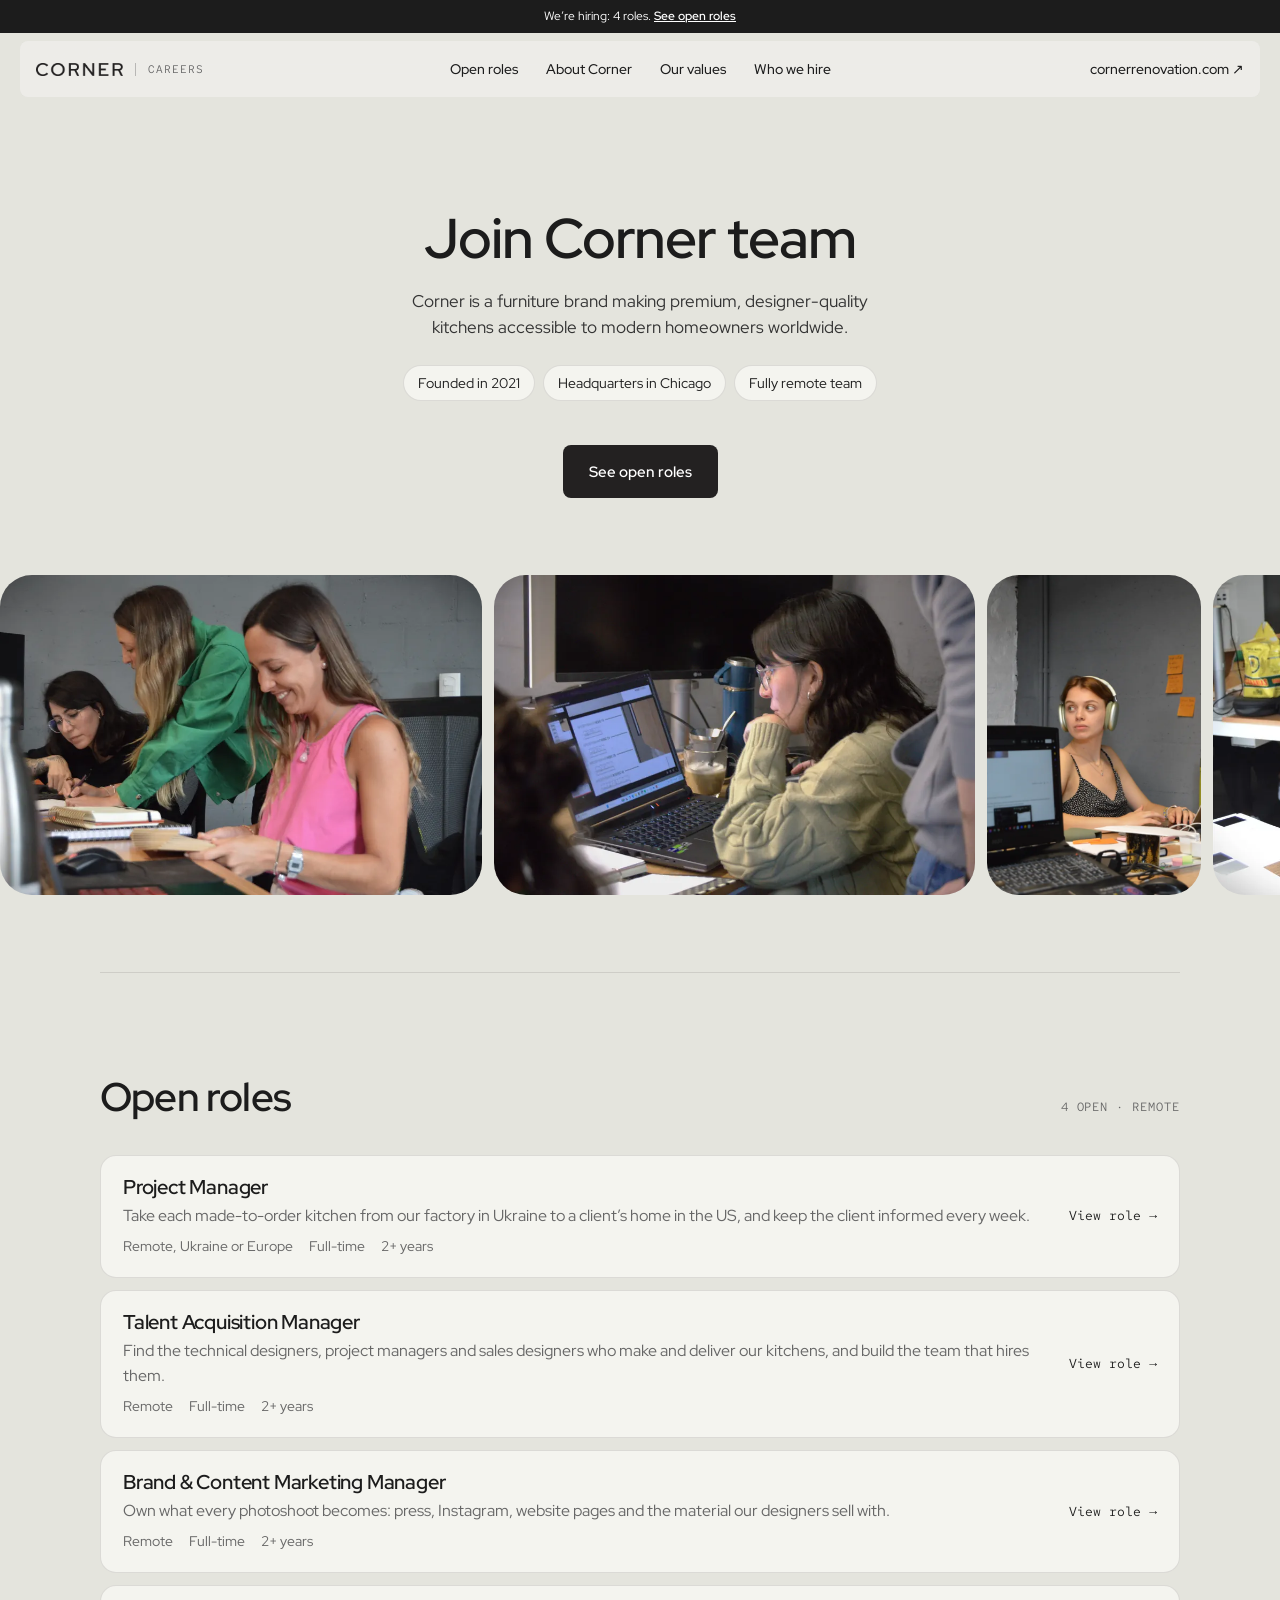
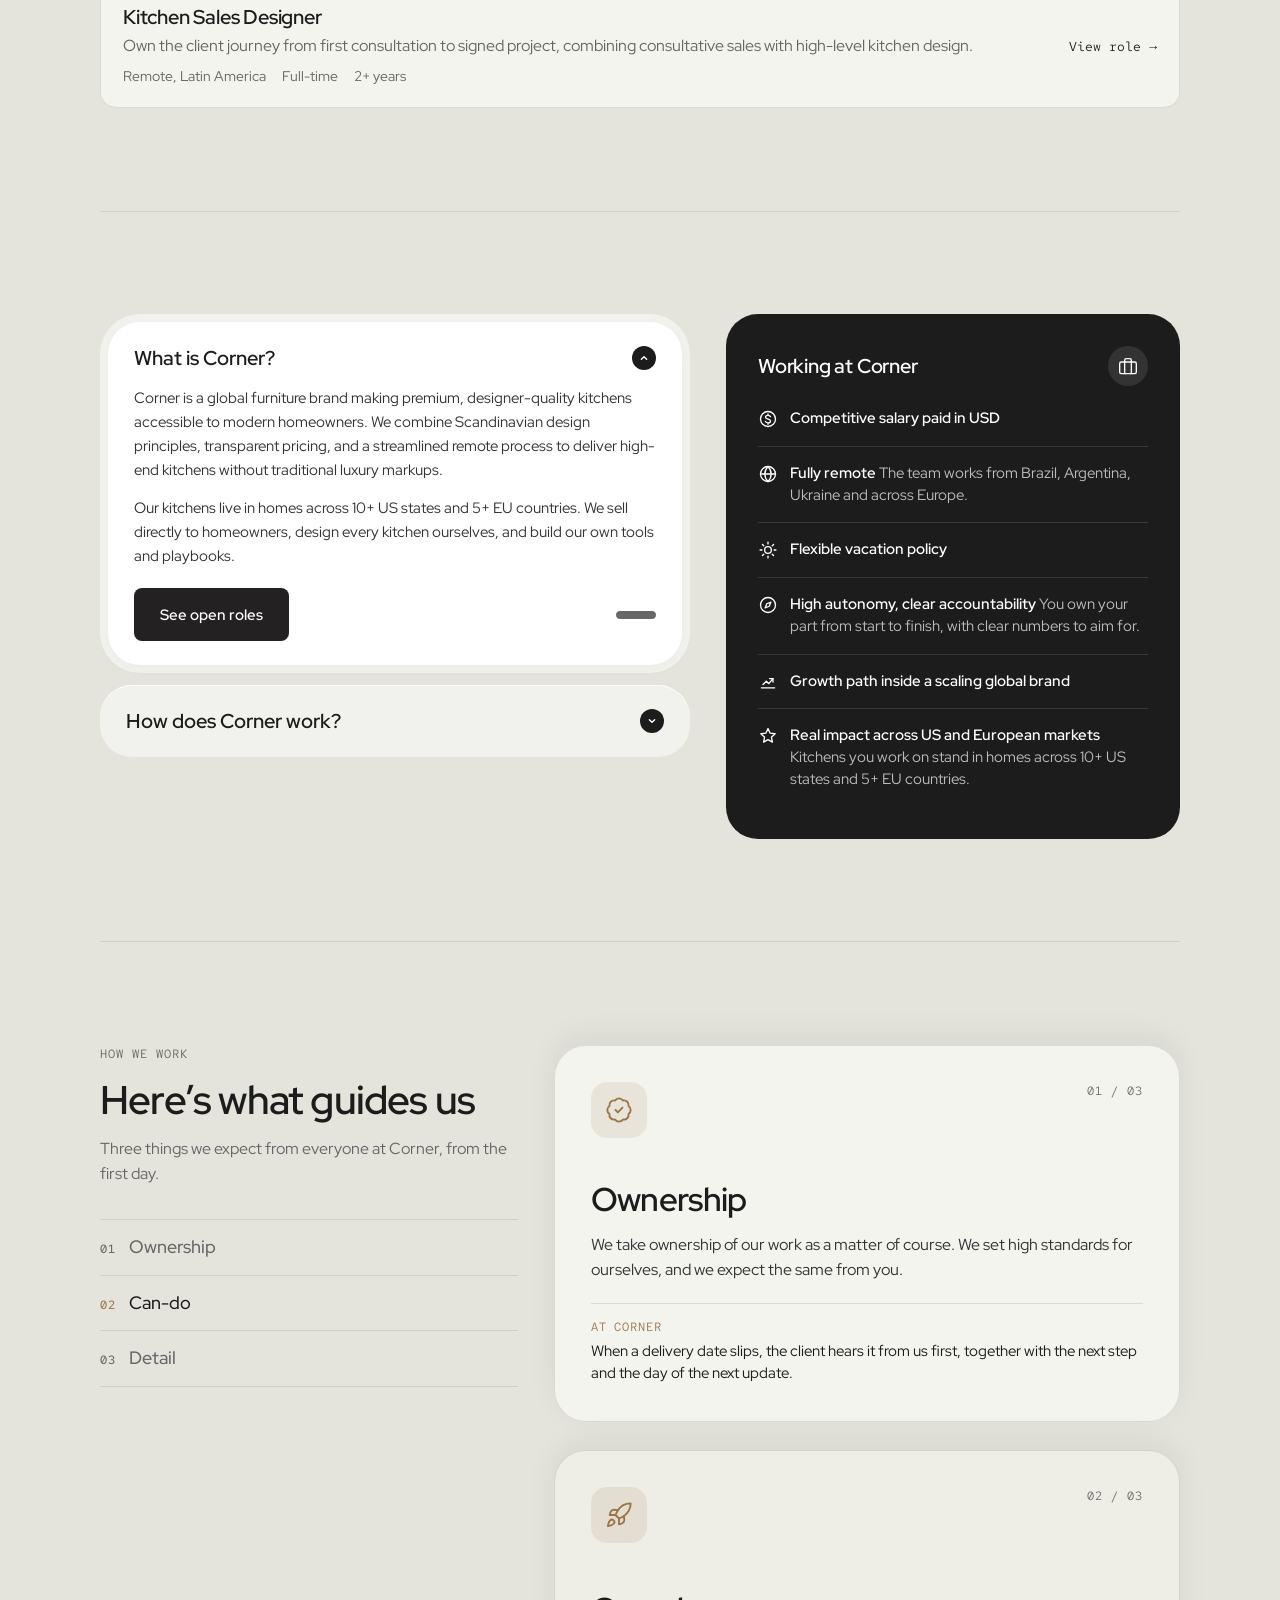
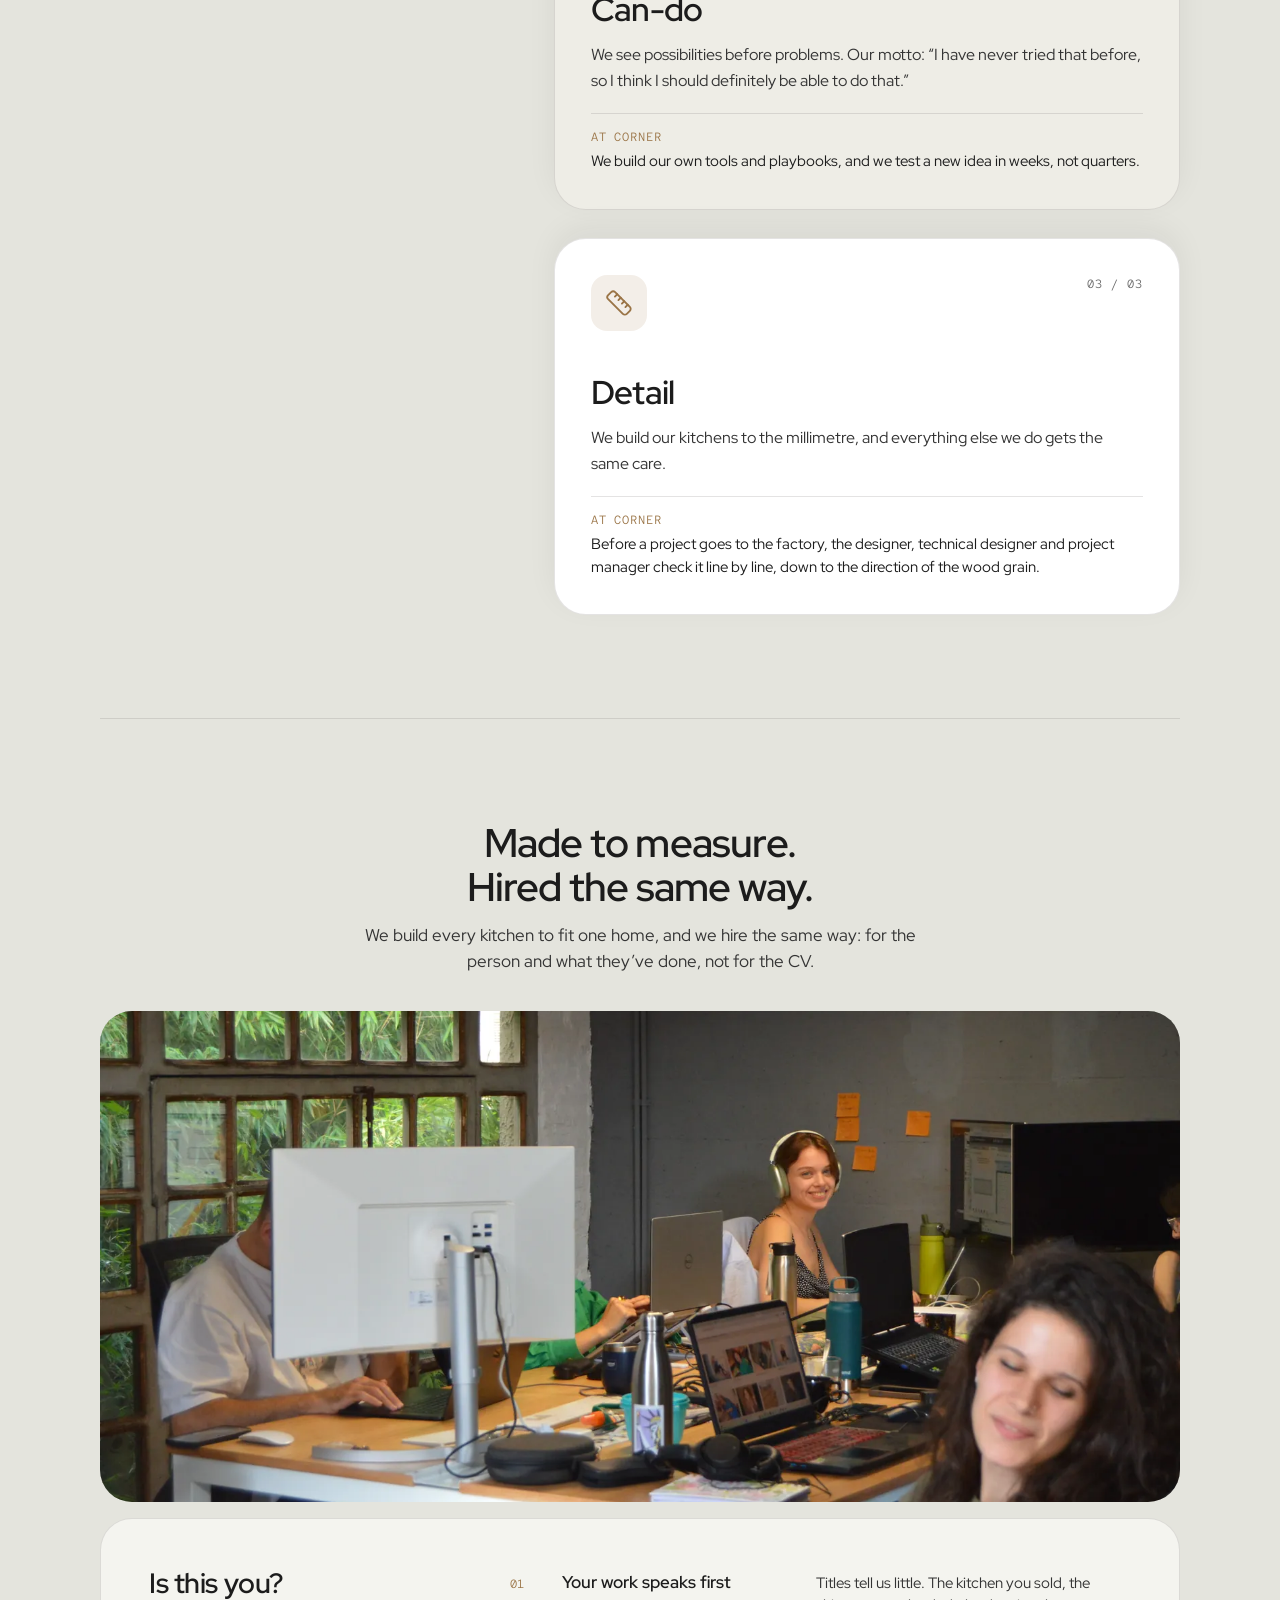
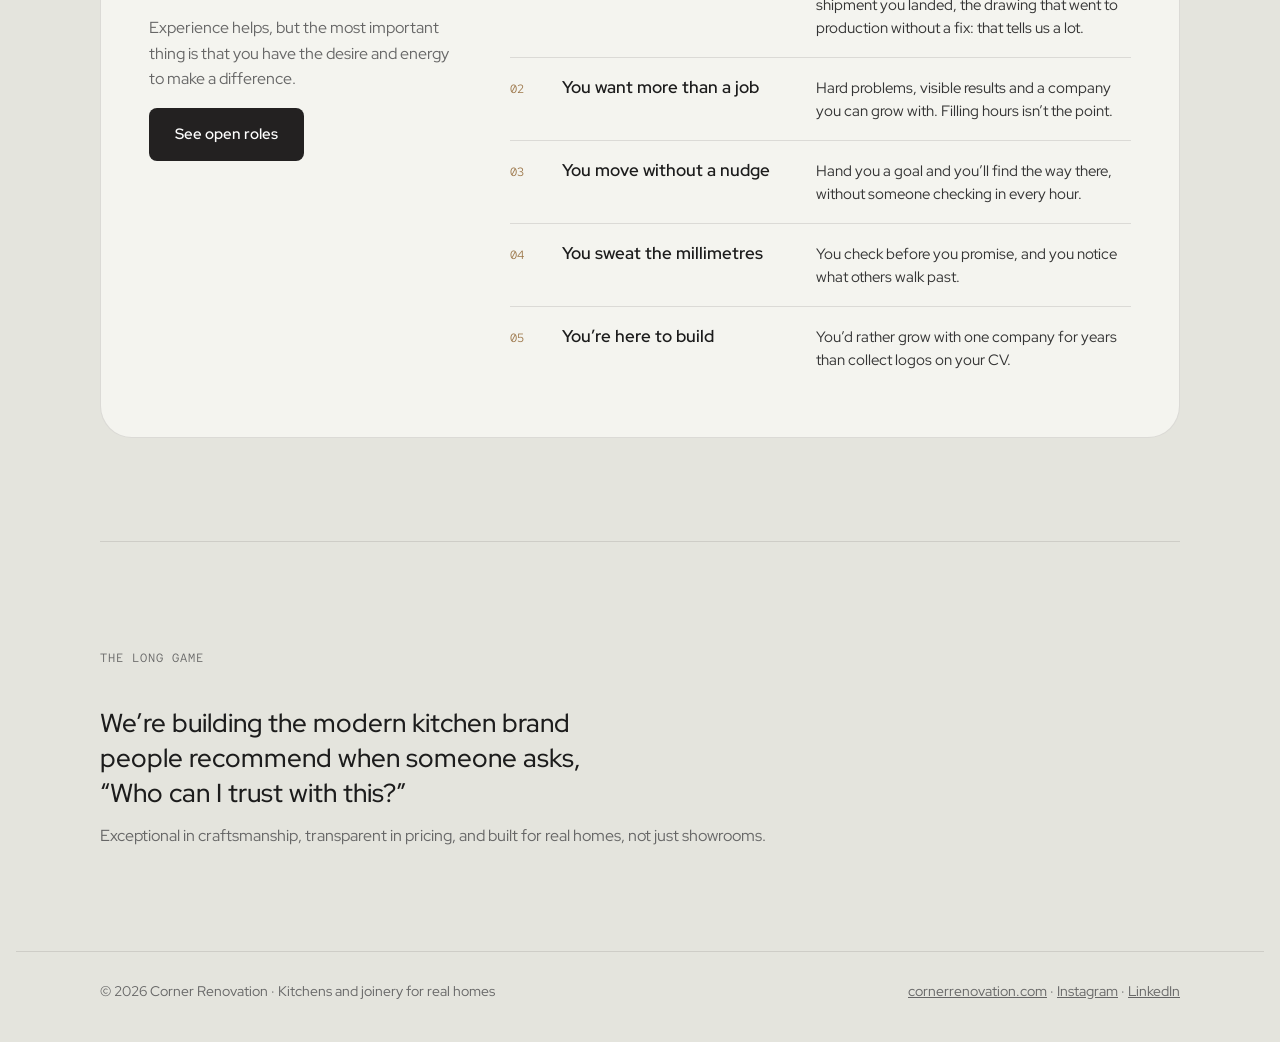
==== index.html @ 504faabd "Hub: facts pills back, more air, proper icons, 10+ US states and 5+ EU countries Co-Authored-By: Cla" ====
<!doctype html>
<html lang="en">
<head>
<meta charset="utf-8">
<meta name="viewport" content="width=device-width,initial-scale=1,viewport-fit=cover">
<title>Corner Careers</title>
<meta name="description" content="Corner makes people’s lives radically better by redefining the spaces where they spend so much of their lives. Open roles, the team and how we work.">

<link rel="canonical" href="https://jobs.cornerrenovation.com/">
<meta property="og:type" content="website"><meta property="og:title" content="Corner Careers"><meta property="og:description" content="Corner makes people’s lives radically better by redefining the spaces where they spend so much of their lives. Open roles, the team and how we work."><meta property="og:image" content="https://jobs.cornerrenovation.com/img/hero.webp"><meta property="og:url" content="https://jobs.cornerrenovation.com/">
<meta name="twitter:card" content="summary_large_image">
<link rel="icon" href="img/favicon.png">
<link rel="preconnect" href="https://fonts.googleapis.com"><link rel="preconnect" href="https://fonts.gstatic.com" crossorigin><link rel="stylesheet" href="https://fonts.googleapis.com/css2?family=Red+Hat+Display:wght@400;500;600;700&family=Red+Hat+Mono:wght@400;500&display=swap">
<link rel="stylesheet" href="assets/style.css?v=1ecca7a3">
</head>
<body><div class="promo"><span class="long">We’re hiring: 4 roles.</span><span class="short">We’re hiring.</span> <a href="#roles">See open roles</a></div>
<header class="nav">
  <a class="brand" href=""><img src="img/corner-wordmark.png" alt="Corner" width="107" height="16"><span>Careers</span></a>
  <nav aria-label="Main" class="nav-links"><a href="#roles">Open roles</a><a href="#life">About Corner</a><a href="#values">Our values</a><a href="#you">Who we hire</a></nav>
  <a class="nav-out" href="https://cornerrenovation.com/" target="_blank" rel="noopener">cornerrenovation.com ↗</a>
</header>
<section class="intro" aria-labelledby="introTitle">
  <h1 id="introTitle">Join Corner team</h1>
  <p class="lede">Corner is a furniture brand making premium, designer-quality kitchens accessible to modern homeowners worldwide.</p>
  <ul class="pills" aria-label="Corner at a glance"><li>Founded in 2021</li><li>Headquarters in Chicago</li><li>Fully remote team</li></ul>
  <div><a class="btn" href="#roles">See open roles</a></div>
</section>
<div class="strip" role="region" aria-label="Photos from the Corner studio"><div class="strip-track"><div class="strip-set"><figure><img src="img/photo-1-sm.webp?v=c111cb72" alt="Designers working together at the studio table" width="900" height="598" decoding="async"></figure><figure><img src="img/photo-2-sm.webp?v=a823c0f9" alt="A designer at her laptop in the studio" width="900" height="598" decoding="async"></figure><figure><img src="img/photo-3-sm.webp?v=4d0dc640" alt="A designer at her desk, headphones on" width="600" height="900" decoding="async"></figure><figure><img src="img/photo-4-sm.webp?v=ee778f25" alt="Reviewing a veneer sample fan at the desk" width="900" height="600" decoding="async"></figure><figure><img src="img/photo-5-sm.webp?v=046c57a0" alt="The Corner team in the garden outside the studio" width="900" height="600" decoding="async"></figure><figure><img src="img/photo-6-sm.webp?v=4126ecb6" alt="A team meeting in the studio’s glass room" width="900" height="598" decoding="async"></figure><figure><img src="img/photo-7-sm.webp?v=684ad0e1" alt="FENIX and veneer samples on the oak table" width="900" height="598" decoding="async"></figure><figure><img src="img/photo-8-sm.webp?v=2c232f88" alt="The garden outside the studio" width="900" height="598" decoding="async"></figure></div><div class="strip-set" aria-hidden="true"><figure><img src="img/photo-1-sm.webp?v=c111cb72" alt="" width="900" height="598" decoding="async"></figure><figure><img src="img/photo-2-sm.webp?v=a823c0f9" alt="" width="900" height="598" decoding="async"></figure><figure><img src="img/photo-3-sm.webp?v=4d0dc640" alt="" width="600" height="900" decoding="async"></figure><figure><img src="img/photo-4-sm.webp?v=ee778f25" alt="" width="900" height="600" decoding="async"></figure><figure><img src="img/photo-5-sm.webp?v=046c57a0" alt="" width="900" height="600" decoding="async"></figure><figure><img src="img/photo-6-sm.webp?v=4126ecb6" alt="" width="900" height="598" decoding="async"></figure><figure><img src="img/photo-7-sm.webp?v=684ad0e1" alt="" width="900" height="598" decoding="async"></figure><figure><img src="img/photo-8-sm.webp?v=2c232f88" alt="" width="900" height="598" decoding="async"></figure></div></div></div>
<main class="wrap">

  <section class="block" id="roles">
    <div style="display:flex;flex-wrap:wrap;justify-content:space-between;align-items:baseline;gap:8px"><h2 class="big">Open roles</h2><span class="label">4 open · remote</span></div>
    <div class="jobs"><a class="job" href="jobs/project-manager/">
  <div><h3>Project Manager</h3><p class="muted" style="margin-top:4px">Take each made-to-order kitchen from our factory in Ukraine to a client’s home in the US, and keep the client informed every week.</p>
  <div class="meta"><span>Remote, Ukraine or Europe</span><span>Full-time</span><span>2+ years</span></div></div>
  <span class="go">View role →</span></a><a class="job" href="jobs/talent-acquisition-manager/">
  <div><h3>Talent Acquisition Manager</h3><p class="muted" style="margin-top:4px">Find the technical designers, project managers and sales designers who make and deliver our kitchens, and build the team that hires them.</p>
  <div class="meta"><span>Remote</span><span>Full-time</span><span>2+ years</span></div></div>
  <span class="go">View role →</span></a><a class="job" href="jobs/brand-content-marketing-manager/">
  <div><h3>Brand &amp; Content Marketing Manager</h3><p class="muted" style="margin-top:4px">Own what every photoshoot becomes: press, Instagram, website pages and the material our designers sell with.</p>
  <div class="meta"><span>Remote</span><span>Full-time</span><span>2+ years</span></div></div>
  <span class="go">View role →</span></a><a class="job" href="jobs/kitchen-sales-designer/">
  <div><h3>Kitchen Sales Designer</h3><p class="muted" style="margin-top:4px">Own the client journey from first consultation to signed project, combining consultative sales with high-level kitchen design.</p>
  <div class="meta"><span>Remote, Latin America</span><span>Full-time</span><span>2+ years</span></div></div>
  <span class="go">View role →</span></a></div>
  </section>

  <section class="block about" id="life" aria-label="About Corner">
    <div class="accs">
      <details class="acc" open>
        <summary><span class="acc-title">What is Corner?</span><span class="chev"><svg viewBox="0 0 24 24" aria-hidden="true"><path d="M8 10l4 4 4-4"/></svg></span></summary>
        <div class="acc-body">
          <p>Corner is a global furniture brand making premium, designer-quality kitchens accessible to modern homeowners. We combine Scandinavian design principles, transparent pricing, and a streamlined remote process to deliver high-end kitchens without traditional luxury markups.</p>
          <p>Our kitchens live in homes across 10+ US states and 5+ EU countries. We sell directly to homeowners, design every kitchen ourselves, and build our own tools and playbooks.</p>
          <div class="acc-foot"><a class="btn" href="#roles">See open roles</a><span class="acc-progress" aria-hidden="true"><i></i></span></div>
        </div>
      </details>
      <details class="acc">
        <summary><span class="acc-title">How does Corner work?</span><span class="chev"><svg viewBox="0 0 24 24" aria-hidden="true"><path d="M8 10l4 4 4-4"/></svg></span></summary>
        <div class="acc-body">
          <ol class="how"><li><span class="step">01</span><span>A homeowner finds us online and books a call with one of our sales designers in Brazil. Together they design the kitchen and agree on the price.</span></li><li><span class="step">02</span><span>Our technical designers turn the design into production drawings, checked against our standards to the millimetre.</span></li><li><span class="step">03</span><span>Our factory partner in Ukraine makes every cabinet to order. Our project managers ship it across the ocean and organise delivery and installation, and the client hears from us at every step.</span></li></ol>
          <p>We try new ideas in weeks, not quarters, and when something isn’t working, we fix it instead of explaining it.</p>
          <div class="acc-foot"><a class="btn" href="#roles">See open roles</a><span class="acc-progress" aria-hidden="true"><i></i></span></div>
        </div>
      </details>
    </div>
    <aside class="perkcard" id="perks" aria-labelledby="perksTitle">
      <div class="perkcard-head"><h3 id="perksTitle">Working at Corner</h3><span class="perkcard-icon"><svg viewBox="0 0 24 24" aria-hidden="true"><path d="M16 20V4a2 2 0 0 0-2-2h-4a2 2 0 0 0-2 2v16"/><rect width="20" height="14" x="2" y="6" rx="2"/></svg></span></div>
      <ul><li><svg viewBox="0 0 24 24" aria-hidden="true"><circle cx="12" cy="12" r="9"/><path d="M15 9.2c-.6-1-1.7-1.5-3-1.5-1.7 0-3 .9-3 2.2 0 3 6 1.6 6 4.4 0 1.3-1.3 2.3-3 2.3-1.4 0-2.6-.6-3.1-1.6M12 6v1.7M12 16.6v1.6"/></svg><p><b>Competitive salary paid in USD</b></p></li><li><svg viewBox="0 0 24 24" aria-hidden="true"><circle cx="12" cy="12" r="9"/><path d="M3 12h18M12 3c2.5 2.6 3.8 5.6 3.8 9s-1.3 6.4-3.8 9c-2.5-2.6-3.8-5.6-3.8-9S9.5 5.6 12 3z"/></svg><p><b>Fully remote</b> The team works from Brazil, Argentina, Ukraine and across Europe.</p></li><li><svg viewBox="0 0 24 24" aria-hidden="true"><circle cx="12" cy="12" r="4"/><path d="M12 2.5v2.2M12 19.3v2.2M2.5 12h2.2M19.3 12h2.2M5.3 5.3l1.6 1.6M17.1 17.1l1.6 1.6M5.3 18.7l1.6-1.6M17.1 6.9l1.6-1.6"/></svg><p><b>Flexible vacation policy</b></p></li><li><svg viewBox="0 0 24 24" aria-hidden="true"><circle cx="12" cy="12" r="9"/><path d="M15.5 8.5l-2 5-5 2 2-5z"/></svg><p><b>High autonomy, clear accountability</b> You own your part from start to finish, with clear numbers to aim for.</p></li><li><svg viewBox="0 0 24 24" aria-hidden="true"><path d="M4 19h16M6 15l4-4 3 3 5-6"/><path d="M14 8h4v4"/></svg><p><b>Growth path inside a scaling global brand</b></p></li><li><svg viewBox="0 0 24 24" aria-hidden="true"><path d="M12 3l2.6 5.6 6 .7-4.5 4.1 1.2 6-5.3-3-5.3 3 1.2-6L3.4 9.3l6-.7z"/></svg><p><b>Real impact across US and European markets</b> Kitchens you work on stand in homes across 10+ US states and 5+ EU countries.</p></li></ul>
    </aside>
  </section>

  <section class="block values-sec" id="values" aria-labelledby="valuesTitle">
    <div class="vside">
      <span class="label">How we work</span>
      <h2 id="valuesTitle" class="big">Here’s what guides us</h2>
      <p class="muted">Three things we expect from everyone at Corner, from the first day.</p>
      <ol class="vindex"><li><a href="#v-ownership" class="on"><span>01</span>Ownership</a></li><li><a href="#v-cando" class=""><span>02</span>Can-do</a></li><li><a href="#v-detail" class=""><span>03</span>Detail</a></li></ol>
    </div>
    <div class="vstack"><article class="vcard" id="v-ownership" style="--i:0">
          <div class="vcard-top"><span class="vicon"><svg viewBox="0 0 24 24" aria-hidden="true"><path d="M3.85 8.62a4 4 0 0 1 4.78-4.77 4 4 0 0 1 6.74 0 4 4 0 0 1 4.78 4.78 4 4 0 0 1 0 6.74 4 4 0 0 1-4.77 4.78 4 4 0 0 1-6.75 0 4 4 0 0 1-4.78-4.77 4 4 0 0 1 0-6.76Z"/><path d="m9 12 2 2 4-4"/></svg></span><span class="vnum">01 / 03</span></div>
          <h3>Ownership</h3>
          <p class="vtext">We take ownership of our work as a matter of course. We set high standards for ourselves, and we expect the same from you.</p>
          <p class="vproof"><span class="label">At Corner</span>When a delivery date slips, the client hears it from us first, together with the next step and the day of the next update.</p>
        </article><article class="vcard" id="v-cando" style="--i:1">
          <div class="vcard-top"><span class="vicon"><svg viewBox="0 0 24 24" aria-hidden="true"><path d="M4.5 16.5c-1.5 1.26-2 5-2 5s3.74-.5 5-2c.71-.84.7-2.13-.09-2.91a2.18 2.18 0 0 0-2.91-.09z"/><path d="m12 15-3-3a22 22 0 0 1 2-3.95A12.88 12.88 0 0 1 22 2c0 2.72-.78 7.5-6 11a22.35 22.35 0 0 1-4 2z"/><path d="M9 12H4s.55-3.03 2-4c1.62-1.08 5 0 5 0"/><path d="M12 15v5s3.03-.55 4-2c1.08-1.62 0-5 0-5"/></svg></span><span class="vnum">02 / 03</span></div>
          <h3>Can-do</h3>
          <p class="vtext">We see possibilities before problems. Our motto: “I have never tried that before, so I think I should definitely be able to do that.”</p>
          <p class="vproof"><span class="label">At Corner</span>We build our own tools and playbooks, and we test a new idea in weeks, not quarters.</p>
        </article><article class="vcard" id="v-detail" style="--i:2">
          <div class="vcard-top"><span class="vicon"><svg viewBox="0 0 24 24" aria-hidden="true"><path d="M21.3 15.3a2.4 2.4 0 0 1 0 3.4l-2.6 2.6a2.4 2.4 0 0 1-3.4 0L2.7 8.7a2.41 2.41 0 0 1 0-3.4l2.6-2.6a2.41 2.41 0 0 1 3.4 0Z"/><path d="m14.5 12.5 2-2M11.5 9.5l2-2M8.5 6.5l2-2M17.5 15.5l2-2"/></svg></span><span class="vnum">03 / 03</span></div>
          <h3>Detail</h3>
          <p class="vtext">We build our kitchens to the millimetre, and everything else we do gets the same care.</p>
          <p class="vproof"><span class="label">At Corner</span>Before a project goes to the factory, the designer, technical designer and project manager check it line by line, down to the direction of the wood grain.</p>
        </article></div>
  </section>

  <section class="block you-sec" id="you" aria-labelledby="youTitle">
    <div class="you-head">
      <h2 id="youTitle" class="big">Made to measure.<br>Hired the same way.</h2>
      <p class="lede">We build every kitchen to fit one home, and we hire the same way: for the person and what they’ve done, not for the CV.</p>
    </div>
    <div class="you">
      <figure><img src="img/photo-9.webp?v=a04053ed" alt="The Corner team at their desks in the studio" loading="lazy" decoding="async"></figure>
      <div class="youcard">
        <div class="youcard-side">
          <h3>Is this you?</h3>
          <p class="muted">Experience helps, but the most important thing is that you have the desire and energy to make a difference.</p>
          <div><a class="btn" href="#roles">See open roles</a></div>
        </div>
        <ol class="traits"><li><span class="tnum">01</span><h4>Your work speaks first</h4><p>Titles tell us little. The kitchen you sold, the shipment you landed, the drawing that went to production without a fix: that tells us a lot.</p></li><li><span class="tnum">02</span><h4>You want more than a job</h4><p>Hard problems, visible results and a company you can grow with. Filling hours isn’t the point.</p></li><li><span class="tnum">03</span><h4>You move without a nudge</h4><p>Hand you a goal and you’ll find the way there, without someone checking in every hour.</p></li><li><span class="tnum">04</span><h4>You sweat the millimetres</h4><p>You check before you promise, and you notice what others walk past.</p></li><li><span class="tnum">05</span><h4>You’re here to build</h4><p>You’d rather grow with one company for years than collect logos on your CV.</p></li></ol>
      </div>
    </div>
  </section>

  <section class="block two">
    <div><span class="label">The long game</span></div>
    <div><p class="quote">We’re building the modern kitchen brand people recommend when someone asks, “Who can I trust with this?”</p><p class="muted">Exceptional in craftsmanship, transparent in pricing, and built for real homes, not just showrooms.</p></div>
  </section>
</main>
<script>
(function(){
  var reduce = window.matchMedia('(prefers-reduced-motion: reduce)').matches;
  // About: one item open at a time; it moves on by itself until someone opens an item (after awesomic.com/talent)
  // "toggle" fires after the change, so changes made here are marked and their events skipped
  var acc = [].slice.call(document.querySelectorAll('.acc')), auto = !reduce;
  function openOnly(d){ acc.forEach(function(x){ var want = (x === d); if (x.open !== want) { x.dataset.prog = '1'; x.open = want; } }); }
  acc.forEach(function(d, i){
    d.addEventListener('toggle', function(){
      if (d.dataset.prog) { delete d.dataset.prog; return; }
      if (d.open) { auto = false; document.body.classList.add('acc-manual'); openOnly(d); }
    });
    var bar = d.querySelector('.acc-progress i');
    if (bar) bar.addEventListener('animationend', function(){ if (auto) openOnly(acc[(i + 1) % acc.length]); });
  });
  if (!auto) document.body.classList.add('acc-manual');
  // Values: the index follows the card in view
  var links = [].slice.call(document.querySelectorAll('.vindex a'));
  if ('IntersectionObserver' in window && links.length) {
    var io = new IntersectionObserver(function(es){ es.forEach(function(e){ if (e.isIntersecting) {
      links.forEach(function(a){ a.classList.toggle('on', a.getAttribute('href') === '#' + e.target.id); }); } }); },
      { rootMargin: '-45% 0px -45% 0px' });
    document.querySelectorAll('.vcard').forEach(function(c){ io.observe(c); });
  }
})();
</script><footer><div class="wrap">
  <span>© 2026 Corner Renovation · Kitchens and joinery for real homes</span>
  <span><a href="https://cornerrenovation.com/" target="_blank" rel="noopener">cornerrenovation.com</a> · <a href="https://www.instagram.com/cornerrenovation/" target="_blank" rel="noopener">Instagram</a> · <a href="https://www.linkedin.com/company/cornerrenovation/" target="_blank" rel="noopener">LinkedIn</a></span>
</div></footer>
</body></html>
---- assets/style.css ----
/* Corner Careers. Tokens come from app.cornerrenovation.com (greige ground, near-black ink, Red Hat Display/Mono,
   16/8/4 radii). The hub's own touch: the Corner Trace rounded square as a marker, and mono "spec" labels like a
   drawing title block. Single light theme on purpose, matching the app. */
:root{
  --bg:#e4e4dd; --bg-2:#d9d9d1; --bg-3:#c9cac1; --card:#f4f4ef; --white:#ffffff;
  --ink:#1c1c1c; --text:#333333; --muted:#666666; --line:rgba(106,100,100,.18);
  --btn:#232121; --btn-text:#ffffff; --ok:#409742; --err:#9e3233; --err-bg:rgba(255,242,240,.75);
  --oak:#9a7446;
  --r-xl:32px; --r-lg:16px; --r-md:8px; --r-sm:4px; --frame:rgba(255,255,255,.5);
  --f:"Red Hat Display",-apple-system,BlinkMacSystemFont,"Segoe UI",Roboto,"Helvetica Neue",sans-serif;
  --m:"Red Hat Mono",ui-monospace,SFMono-Regular,Menlo,monospace;
  color-scheme:light;
}
*{box-sizing:border-box}
[hidden]{display:none!important}
html{-webkit-text-size-adjust:100%}
body{margin:0;background:var(--bg);color:var(--text);font-family:var(--f);font-size:16px;line-height:1.6;padding-inline:16px}
img{max-width:100%;display:block}
a{color:var(--ink)}
a:focus-visible,button:focus-visible,input:focus-visible,select:focus-visible{outline:2px solid var(--ink);outline-offset:2px;border-radius:var(--r-sm)}
h1,h2,h3{color:var(--ink);font-weight:600;line-height:1.15;margin:0;text-wrap:balance;letter-spacing:-.01em}
h1{font-size:clamp(30px,4.6vw,48px);font-weight:600}
h2{font-size:clamp(22px,2.6vw,28px)}
h3{font-size:18px}
p{margin:0}
.wrap{max-width:1080px;margin:0 auto}
.label{font-family:var(--m);font-size:12px;letter-spacing:.08em;text-transform:uppercase;color:var(--muted)}
.muted{color:var(--muted)}

/* Corner Trace: the rounded-square mark from the app, used as a bullet and as the submit loader */
.trace{width:14px;height:14px;flex:none;display:inline-block;vertical-align:-1px}
.trace rect{fill:none;stroke:currentColor;stroke-width:7}
@keyframes trace{to{stroke-dashoffset:-100}}
.trace.run rect{stroke-dasharray:26 74;animation:trace 1.5s linear infinite}
@media (prefers-reduced-motion:reduce){.trace.run rect{animation:none;stroke-dasharray:none}}

/* Promo strip + floating nav, after shop.lululemon.com: dark 33px strip; a 48px frosted bar inset 20px,
   8px radius, logo left, links centred, one link right; sticky, and laid over the hero on the hub */
.promo{margin-inline:-16px;min-height:33px;padding:7px 16px;background:var(--ink);color:#fff;font-size:12px;line-height:1.6;text-align:center}
.promo a{color:#fff;font-weight:600}
.promo .short{display:none}
.nav{position:sticky;top:8px;z-index:20;margin:8px 4px 8px;height:56px;padding:0 16px;display:grid;grid-template-columns:1fr auto 1fr;align-items:center;gap:16px;
  background:rgba(239,238,236,.8);-webkit-backdrop-filter:blur(40px);backdrop-filter:blur(40px);border-radius:8px}
.nav.over{margin-bottom:-64px}
.brand{display:flex;align-items:center;gap:12px;text-decoration:none;line-height:1;justify-self:start}
.brand img{height:13px;width:auto;display:block}
.brand span{display:flex;align-items:center;height:13px;font-family:var(--m);font-size:11px;line-height:1;letter-spacing:.1em;text-transform:uppercase;color:var(--muted);border-left:1px solid rgba(28,28,28,.25);padding-left:12px;padding-top:1px}
.nav-links{display:flex;gap:28px;font-size:14px;font-weight:500}
.nav-links a,.nav-out{color:var(--ink);text-decoration:none}
.nav-links a:hover,.nav-out:hover{text-decoration:underline}
.nav-out{justify-self:end;font-size:14px;font-weight:500;white-space:nowrap}
section[id],[id="roles"],[id="life"],[id="perks"],[id="apply"]{scroll-margin-top:80px}

/* Buttons */
.btn{appearance:none;border:0;display:inline-flex;align-items:center;justify-content:center;gap:10px;height:3.3rem;padding:0 26px;border-radius:var(--r-md);background:var(--btn);color:var(--btn-text);font:600 15px var(--f);text-decoration:none;cursor:pointer;transition:opacity .2s ease}
.btn:hover{opacity:.88}
.btn[disabled]{opacity:.55;cursor:default}
.btn.ghost{background:transparent;color:var(--ink);border:1px solid var(--bg-3)}
.btn.light{background:#fff;color:var(--ink)}
.btn.outline-light{background:transparent;color:#fff;border:1px solid rgba(255,255,255,.75)}
.btn.outline-light:hover{background:rgba(255,255,255,.12);opacity:1}
.btn .trace{display:none}
.btn .trace.run{display:inline-block}
.textlink{font-weight:600;color:var(--ink);text-decoration:none;font-size:15px}
.textlink:hover{text-decoration:underline}

/* Hub (17 Oct 2026 pass), closer to awesomic.com/talent: a small tag, a 56px title, outlined fact tags, a 32px-radius
   photo strip, and the accordion beside a dark perks card. Values stack as you scroll, after hiring.jooble.org. */
.intro{display:flex;flex-direction:column;align-items:center;text-align:center;gap:20px;max-width:800px;margin:0 auto;padding-block:clamp(64px,8vw,120px) clamp(48px,6vw,80px)}
.intro h1{font-size:clamp(36px,4.4vw,56px);letter-spacing:-.02em;line-height:1.1}
.intro .lede{font-size:clamp(16px,1.3vw,18px);line-height:1.55;max-width:46ch}
.pills{list-style:none;margin:4px 0 0;padding:0;display:flex;flex-wrap:wrap;justify-content:center;gap:8px}
.pills li{font-size:14px;color:var(--ink);background:var(--card);border:1px solid var(--line);border-radius:999px;padding:6px 14px}
.intro .btn{margin-top:24px}

.strip{margin-inline:-16px;overflow:hidden;padding-bottom:clamp(48px,6vw,96px)}
.strip-track{display:flex;width:max-content;animation:strip 90s linear infinite}
.strip:hover .strip-track{animation-play-state:paused}
.strip-set{display:flex;gap:12px;padding-right:12px}
.strip figure{margin:0;flex:none;height:clamp(220px,25vw,364px);border-radius:var(--r-xl);overflow:hidden;background:var(--bg-3)}
.strip img{height:100%;width:auto;object-fit:cover}
@keyframes strip{to{transform:translateX(-50%)}}
@media (prefers-reduced-motion:reduce){.strip{overflow-x:auto}.strip-track{animation:none}.strip-set[aria-hidden]{display:none}}

h2.big{font-size:clamp(30px,3.2vw,40px);letter-spacing:-.02em;line-height:1.1}
/* every hub section gets the same generous rhythm */
main.wrap > section.block{padding-block:clamp(64px,8vw,120px);gap:clamp(24px,3vw,36px)}

/* About: accordion (one open, moves on by itself until someone clicks) beside the perks card */
section.block.about{display:grid;grid-template-columns:minmax(0,1.3fr) minmax(0,1fr);gap:clamp(24px,4.5vw,64px);align-items:start}
.accs{display:flex;flex-direction:column;gap:12px;min-width:0}
.acc{border-radius:var(--r-xl);background:var(--frame);box-shadow:inset 0 1px 0 rgba(255,255,255,.7)}
.acc[open]{background:var(--white);box-shadow:0 0 0 8px var(--frame),0 4px 12px rgba(0,0,0,.05);margin:8px}
.acc summary{list-style:none;display:flex;align-items:center;justify-content:space-between;gap:16px;padding:22px 26px;cursor:pointer;border-radius:var(--r-xl)}
.acc summary::-webkit-details-marker{display:none}
.acc summary:focus-visible{outline:2px solid var(--ink);outline-offset:-4px}
.acc[open] summary{padding-bottom:8px}
.acc-title{font-size:20px;font-weight:600;line-height:1.4;color:var(--ink)}
.chev{flex:none;width:24px;height:24px;border-radius:50%;background:var(--ink);display:grid;place-items:center;transition:transform .25s ease}
.chev svg{width:16px;height:16px;fill:none;stroke:#fff;stroke-width:2;stroke-linecap:round;stroke-linejoin:round}
.acc[open] .chev{transform:rotate(180deg)}
.acc-body{display:flex;flex-direction:column;gap:14px;padding:6px 26px 24px;font-size:15px;line-height:1.6}
.acc-foot{display:flex;align-items:center;justify-content:space-between;gap:16px;padding-top:6px}
.acc-progress{flex:none;width:40px;height:8px;border-radius:99px;background:var(--bg-2);overflow:hidden}
.acc-progress i{display:block;width:0;height:100%;border-radius:inherit;background:var(--muted)}
.acc[open] .acc-progress i{animation:accfill 12s linear forwards}
.acc-manual .acc-progress{visibility:hidden}
@keyframes accfill{to{width:100%}}
.how{list-style:none;margin:0;padding:0;display:flex;flex-direction:column;gap:12px}
.how li{display:grid;grid-template-columns:auto minmax(0,1fr);gap:14px}
.how .step{font-family:var(--m);font-size:13px;color:var(--oak);padding-top:2px}
.perkcard{position:sticky;top:88px;background:var(--ink);border-radius:var(--r-xl);padding:32px;display:flex;flex-direction:column;gap:22px;min-width:0}
.perkcard-head{display:flex;align-items:center;justify-content:space-between;gap:12px}
.perkcard-icon{flex:none;width:40px;height:40px;border-radius:50%;background:rgba(255,255,255,.1);display:grid;place-items:center}
.perkcard-icon svg{margin-top:0}
.perkcard h3{color:#fff;font-size:20px}
.perkcard ul{list-style:none;margin:0;padding:0;display:flex;flex-direction:column}
.perkcard li{display:grid;grid-template-columns:20px minmax(0,1fr);gap:12px;align-items:start;padding:16px 0;border-top:1px solid rgba(255,255,255,.12)}
.perkcard li:first-child{border-top:0;padding-top:0}
.perkcard svg{width:20px;height:20px;margin-top:1px;stroke:#fff;fill:none;stroke-width:1.6;stroke-linecap:round;stroke-linejoin:round}
.perkcard p{font-size:15px;line-height:1.45;color:rgba(255,255,255,.7)}
.perkcard p b{color:#fff;font-weight:600}

/* Values: a sticky side with an index that follows along; cards stack on top of each other as you scroll */
section.block.values-sec{display:grid;grid-template-columns:minmax(0,1fr) minmax(0,1.5fr);gap:clamp(24px,5vw,72px);align-items:start}
.vside{position:sticky;top:96px;display:flex;flex-direction:column;gap:14px;min-width:0}
.vindex{list-style:none;margin:18px 0 0;padding:0;border-top:1px solid var(--line)}
.vindex a{display:flex;align-items:baseline;gap:14px;padding:13px 0;border-bottom:1px solid var(--line);text-decoration:none;color:var(--muted);font-size:18px;font-weight:500;transition:color .2s ease}
.vindex a span{font-family:var(--m);font-size:12px;letter-spacing:.06em}
.vindex a:hover,.vindex a.on{color:var(--ink)}
.vindex a.on span{color:var(--oak)}
.vstack{display:flex;flex-direction:column;gap:28px;min-width:0}
.vcard{position:sticky;top:calc(96px + var(--i) * 28px);scroll-margin-top:96px;min-height:360px;background:var(--card);border:1px solid var(--line);border-radius:var(--r-xl);padding:clamp(24px,3vw,36px);display:flex;flex-direction:column;gap:14px;box-shadow:0 -10px 30px rgba(28,28,28,.06)}
.vcard:nth-child(2){background:#eeede6}
.vcard:nth-child(3){background:var(--white)}
.vcard-top{display:flex;align-items:flex-start;justify-content:space-between;gap:16px;margin-bottom:auto}
.vicon{width:56px;height:56px;border-radius:16px;background:rgba(154,116,70,.12);display:grid;place-items:center}
.vnum{font-family:var(--m);font-size:12px;letter-spacing:.08em;color:var(--muted)}
.vicon svg{width:28px;height:28px;fill:none;stroke:var(--oak);stroke-width:1.6;stroke-linecap:round;stroke-linejoin:round}
.vcard h3{padding-top:28px;font-size:clamp(28px,2.6vw,34px);letter-spacing:-.02em}
.vtext{font-size:16px;line-height:1.6;max-width:52ch}
.vproof{display:flex;flex-direction:column;gap:4px;margin-top:6px;padding-top:14px;border-top:1px solid var(--line);font-size:15px;line-height:1.5;color:var(--ink)}
.vproof .label{color:var(--oak)}

/* Who we hire: a centred head, then one photo beside a roomy card */
section.block.you-sec{gap:clamp(32px,4vw,56px)}
.you-head{display:flex;flex-direction:column;align-items:center;text-align:center;gap:14px;max-width:760px;margin:0 auto}
.you-head .lede{font-size:clamp(16px,1.3vw,18px);line-height:1.55;max-width:52ch}
.you{display:flex;flex-direction:column;gap:16px}
.you figure{margin:0;aspect-ratio:2.2/1;max-height:560px;border-radius:var(--r-xl);overflow:hidden;background:var(--bg-3)}
.you img{width:100%;height:100%;object-fit:cover;object-position:50% 60%}
.youcard{background:var(--card);border:1px solid var(--line);border-radius:var(--r-xl);padding:clamp(24px,4vw,48px);display:grid;grid-template-columns:minmax(0,1fr) minmax(0,2fr);gap:clamp(24px,4vw,56px);align-items:start}
.youcard-side{display:flex;flex-direction:column;gap:16px;min-width:0}
.youcard h3{font-size:clamp(24px,2.2vw,30px);letter-spacing:-.015em}
.traits{list-style:none;margin:0;padding:0;display:flex;flex-direction:column;min-width:0}
.traits li{display:grid;grid-template-columns:32px minmax(0,.85fr) minmax(0,1.15fr);gap:12px 20px;align-items:baseline;padding:18px 0;border-top:1px solid var(--line)}
.traits li:first-child{border-top:0;padding-top:4px}
.tnum{font-family:var(--m);font-size:12px;color:var(--oak)}
.traits h4{margin:0;font-size:17px;font-weight:600;line-height:1.35;color:var(--ink)}
.traits p{font-size:15px;line-height:1.5}

.facts{display:grid;grid-template-columns:repeat(auto-fit,minmax(150px,1fr));gap:0;padding-block:22px 12px}
.facts div{padding:8px 14px 8px 0;min-width:0}
.facts b{display:block;font-family:var(--m);font-size:11px;font-weight:500;letter-spacing:.08em;text-transform:uppercase;color:var(--muted)}
.facts span{color:var(--ink);font-weight:500}
section.block{display:flex;flex-direction:column;gap:18px;padding-block:clamp(28px,4vw,48px);border-top:1px solid var(--line)}
.two{display:grid;grid-template-columns:minmax(0,1fr) minmax(0,2fr);gap:clamp(18px,4vw,48px)}
.prose{display:flex;flex-direction:column;gap:18px;max-width:66ch}
.prose ul{margin:0;padding:0;list-style:none;display:flex;flex-direction:column;gap:12px}
.prose li{display:flex;gap:14px;align-items:flex-start}
.prose li .dash{flex:none;width:12px;height:2px;border-radius:1px;background:var(--oak);margin-top:.78em}
.prose h2{margin-top:14px}
.prose h3{margin-top:10px}
.prose strong{color:var(--ink);font-weight:600}
.prose .lead{color:var(--ink);font-size:clamp(20px,2vw,24px);font-weight:500;line-height:1.35;letter-spacing:-.01em}
.quote{font-size:clamp(20px,2.4vw,26px);line-height:1.35;color:var(--ink);font-weight:500;max-width:30ch}
.quote+p{margin-top:12px}

.jobs{display:flex;flex-direction:column;gap:12px}
.job{display:grid;grid-template-columns:minmax(0,1fr) auto;gap:16px;align-items:center;background:var(--card);border:1px solid var(--line);border-radius:var(--r-lg);padding:20px 22px;text-decoration:none;transition:border-color .2s ease,transform .2s ease}
.job:hover{border-color:var(--ink)}
@media (prefers-reduced-motion:no-preference){.job:hover{transform:translateY(-1px)}}
.job h3{font-size:20px}
.job .meta{display:flex;flex-wrap:wrap;gap:8px 16px;margin-top:6px;font-size:14px;color:var(--muted)}
.job .go{font-family:var(--m);font-size:13px;color:var(--ink);white-space:nowrap}

.perks{display:grid;grid-template-columns:repeat(auto-fill,minmax(150px,1fr));gap:10px}
.perk{background:var(--card);border:1px solid var(--line);border-radius:var(--r-md);padding:16px;display:flex;flex-direction:column;gap:10px;min-width:0}
.perk svg{width:26px;height:26px;stroke:var(--ink);fill:none;stroke-width:1.6;stroke-linecap:round;stroke-linejoin:round}
.perk b{color:var(--ink);font-weight:600;font-size:15px;line-height:1.3}

/* Job page */
.jobhead{padding-block:clamp(28px,4vw,48px) clamp(30px,4vw,44px);display:flex;flex-direction:column;gap:16px}
.jobhead-cta{padding-block:14px 4px}
.jobmain{display:flex;flex-direction:column;gap:48px;min-width:0}
.jobmain .sub{display:flex;flex-direction:column;gap:14px}
.crumbs{font-size:14px}
.crumbs a{color:var(--muted);text-decoration:none}
.crumbs a:hover{color:var(--ink)}
.chips{display:flex;flex-wrap:wrap;gap:8px}
.chip{font-family:var(--m);font-size:12px;letter-spacing:.04em;padding:5px 10px;border-radius:999px;background:var(--card);border:1px solid var(--line);color:var(--ink)}
.layout{display:grid;grid-template-columns:minmax(0,1fr) 330px;gap:clamp(20px,4vw,48px);align-items:start;padding-bottom:40px}
.side{position:sticky;top:76px;display:flex;flex-direction:column;gap:14px}
.panel{background:var(--card);border:1px solid var(--line);border-radius:var(--r-lg);padding:20px;display:flex;flex-direction:column;gap:14px}
.panel h3{font-size:16px}
.spec{display:flex;flex-direction:column;gap:0}
.spec div{display:flex;flex-direction:column;padding:10px 0;border-top:1px solid var(--line)}
.spec div:first-child{border-top:0;padding-top:0}
.spec b{font-family:var(--m);font-size:11px;font-weight:500;letter-spacing:.08em;text-transform:uppercase;color:var(--muted)}
.spec span{color:var(--ink);font-weight:500}
.story .big{font-size:18px;color:var(--ink);font-weight:500;line-height:1.4}
.story .spec{border-top:1px solid var(--line);padding-top:10px}
.markets{display:flex;flex-wrap:wrap;gap:6px}

/* Company profile card (The Hub's "Working at …" block) */
.profile{display:grid;grid-template-columns:minmax(0,220px) minmax(0,1fr);gap:22px;align-items:center;background:var(--card);border:1px solid var(--line);border-radius:var(--r-lg);padding:16px}
.profile img{width:100%;aspect-ratio:4/3;object-fit:cover;border-radius:var(--r-md)}
.profile-copy{display:flex;flex-direction:column;gap:12px;padding-right:8px}
.profile-copy h2{font-size:22px}

/* Apply form */
.apply{background:var(--card);border:1px solid var(--line);border-radius:var(--r-lg);padding:clamp(18px,3vw,28px);display:flex;flex-direction:column;gap:18px;scroll-margin-top:80px}
.form{display:grid;grid-template-columns:repeat(2,minmax(0,1fr));gap:14px 16px}
.field{display:flex;flex-direction:column;gap:6px;min-width:0}
.field.full{grid-column:1/-1}
.field label{font-size:14px;font-weight:600;color:var(--ink)}
.field label small{font-weight:400;color:var(--muted)}
.field textarea{width:100%;min-height:7.5rem;padding:12px 14px;border:1px solid var(--bg-3);border-radius:var(--r-md);background-color:var(--white);font:15px/1.5 var(--f);color:var(--ink);resize:vertical}
.field input,.field select{width:100%;height:3rem;padding:0 14px;border:1px solid var(--bg-3);border-radius:var(--r-md);background-color:var(--white);font:15px var(--f);color:var(--ink)}
.field select{appearance:none;-webkit-appearance:none;padding-right:46px;cursor:pointer;background-image:url("data:image/svg+xml,%3Csvg xmlns='http://www.w3.org/2000/svg' width='12' height='8' viewBox='0 0 12 8'%3E%3Cpath d='M1 1.5l5 5 5-5' fill='none' stroke='%231c1c1c' stroke-width='1.6' stroke-linecap='round' stroke-linejoin='round'/%3E%3C/svg%3E");background-repeat:no-repeat;background-position:right 18px center;background-size:12px 8px}
.field input:focus,.field select:focus,.field textarea:focus{border-color:var(--ink);outline:none;box-shadow:0 0 0 3px rgba(28,28,28,.08)}
.field .hint{font-size:13px;color:var(--muted)}
.field .hint a{color:var(--ink);text-decoration:underline;text-underline-offset:2px}
.field.bad input,.field.bad select,.field.bad textarea,.field.bad .drop{border-color:var(--err)}
.field .msg{font-size:13px;color:var(--err);min-height:0}
.drop{position:relative;border:1px dashed var(--bg-3);border-radius:var(--r-md);background:var(--white);padding:16px;display:flex;align-items:center;gap:12px;min-height:3rem;cursor:pointer}
.drop input{position:absolute;inset:0;opacity:0;cursor:pointer;height:100%}
.drop.has{border-style:solid;border-color:var(--ink)}
.drop .fname{font-weight:500;color:var(--ink);overflow-wrap:anywhere}
.drop .clip{width:20px;height:20px;flex:none;fill:none;stroke:var(--ink);stroke-width:1.6;stroke-linecap:round;stroke-linejoin:round}
.hp{position:absolute;left:-10000px;width:1px;height:1px;overflow:hidden}
.formfoot{grid-column:1/-1;display:flex;flex-wrap:wrap;gap:14px;align-items:center;padding-top:6px}
.notice{border-radius:var(--r-md);padding:14px 16px;font-size:15px}
.notice.ok{background:#e9f2e6;color:#24542a;border:1px solid #bfd8b9}
.notice.err{background:var(--err-bg);color:var(--err);border:1px solid #e7c3bf}
.notice.info{background:var(--white);color:var(--text);border:1px solid var(--line)}

footer{border-top:1px solid var(--line);padding-block:28px 40px;font-size:14px;color:var(--muted)}
footer .wrap{display:flex;flex-wrap:wrap;gap:12px 24px;justify-content:space-between}
footer a{color:var(--muted)}

@media (max-width:860px){
  .two,.layout{grid-template-columns:minmax(0,1fr)}
  .side{position:static}
  section.block.about,section.block.values-sec{grid-template-columns:minmax(0,1fr)}
  .perkcard,.vside,.vcard{position:static}
  .vindex{display:none}
  .vcard{min-height:0}
  .vcard h3{padding-top:12px}
  .youcard{grid-template-columns:minmax(0,1fr)}
  .you figure{aspect-ratio:3/2}
  .profile{grid-template-columns:minmax(0,1fr)}
}
@media (max-width:560px){
  .form{grid-template-columns:minmax(0,1fr)}
  .nav{grid-template-columns:1fr}
  .nav-links,.nav-out{display:none}
  .promo .long{display:none}
  .promo .short{display:inline}
  .job{grid-template-columns:minmax(0,1fr)}
  .pills li{font-size:13px;padding:5px 12px}
  .acc summary{padding:18px 20px}
  .acc[open] summary{padding-bottom:6px}
  .acc-body{padding:4px 20px 20px}
  .acc-title{font-size:18px}
  .perkcard{padding:24px}
  .traits li{grid-template-columns:28px minmax(0,1fr)}
  .traits p{grid-column:2}
}
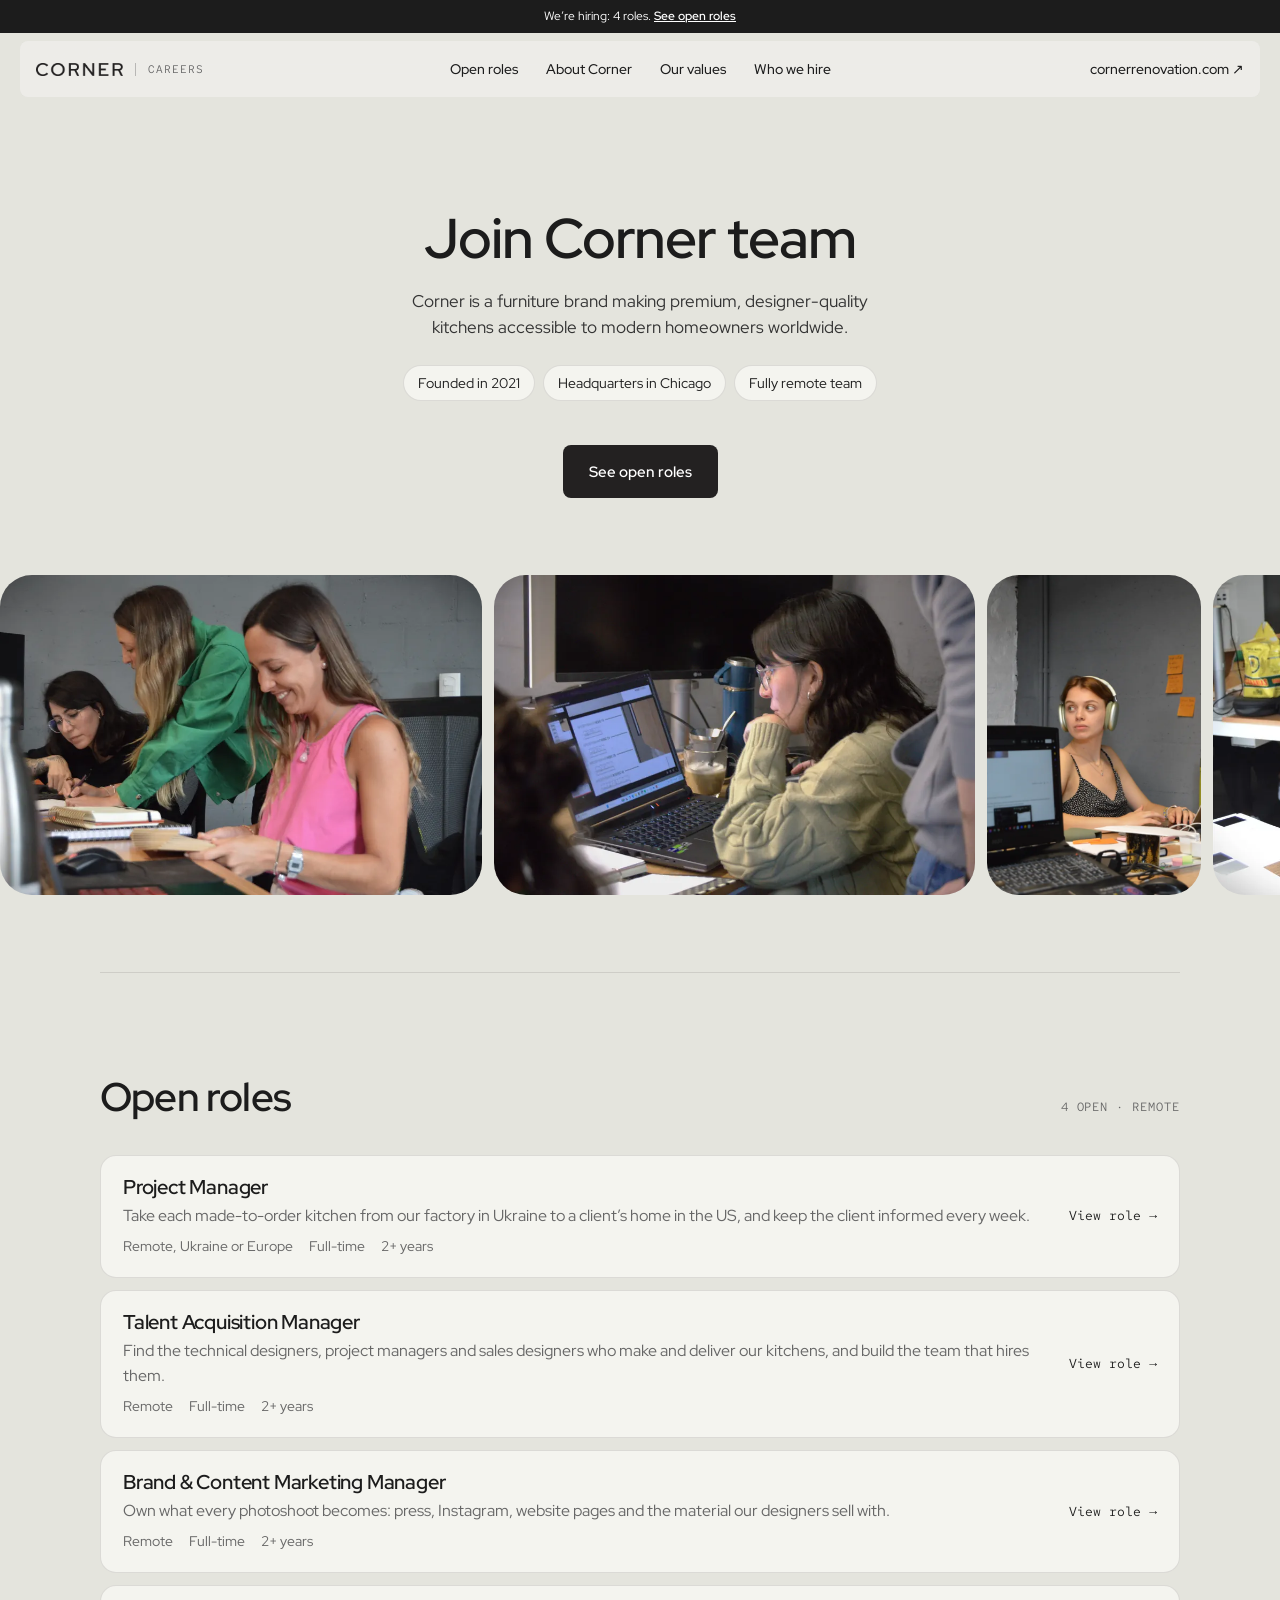
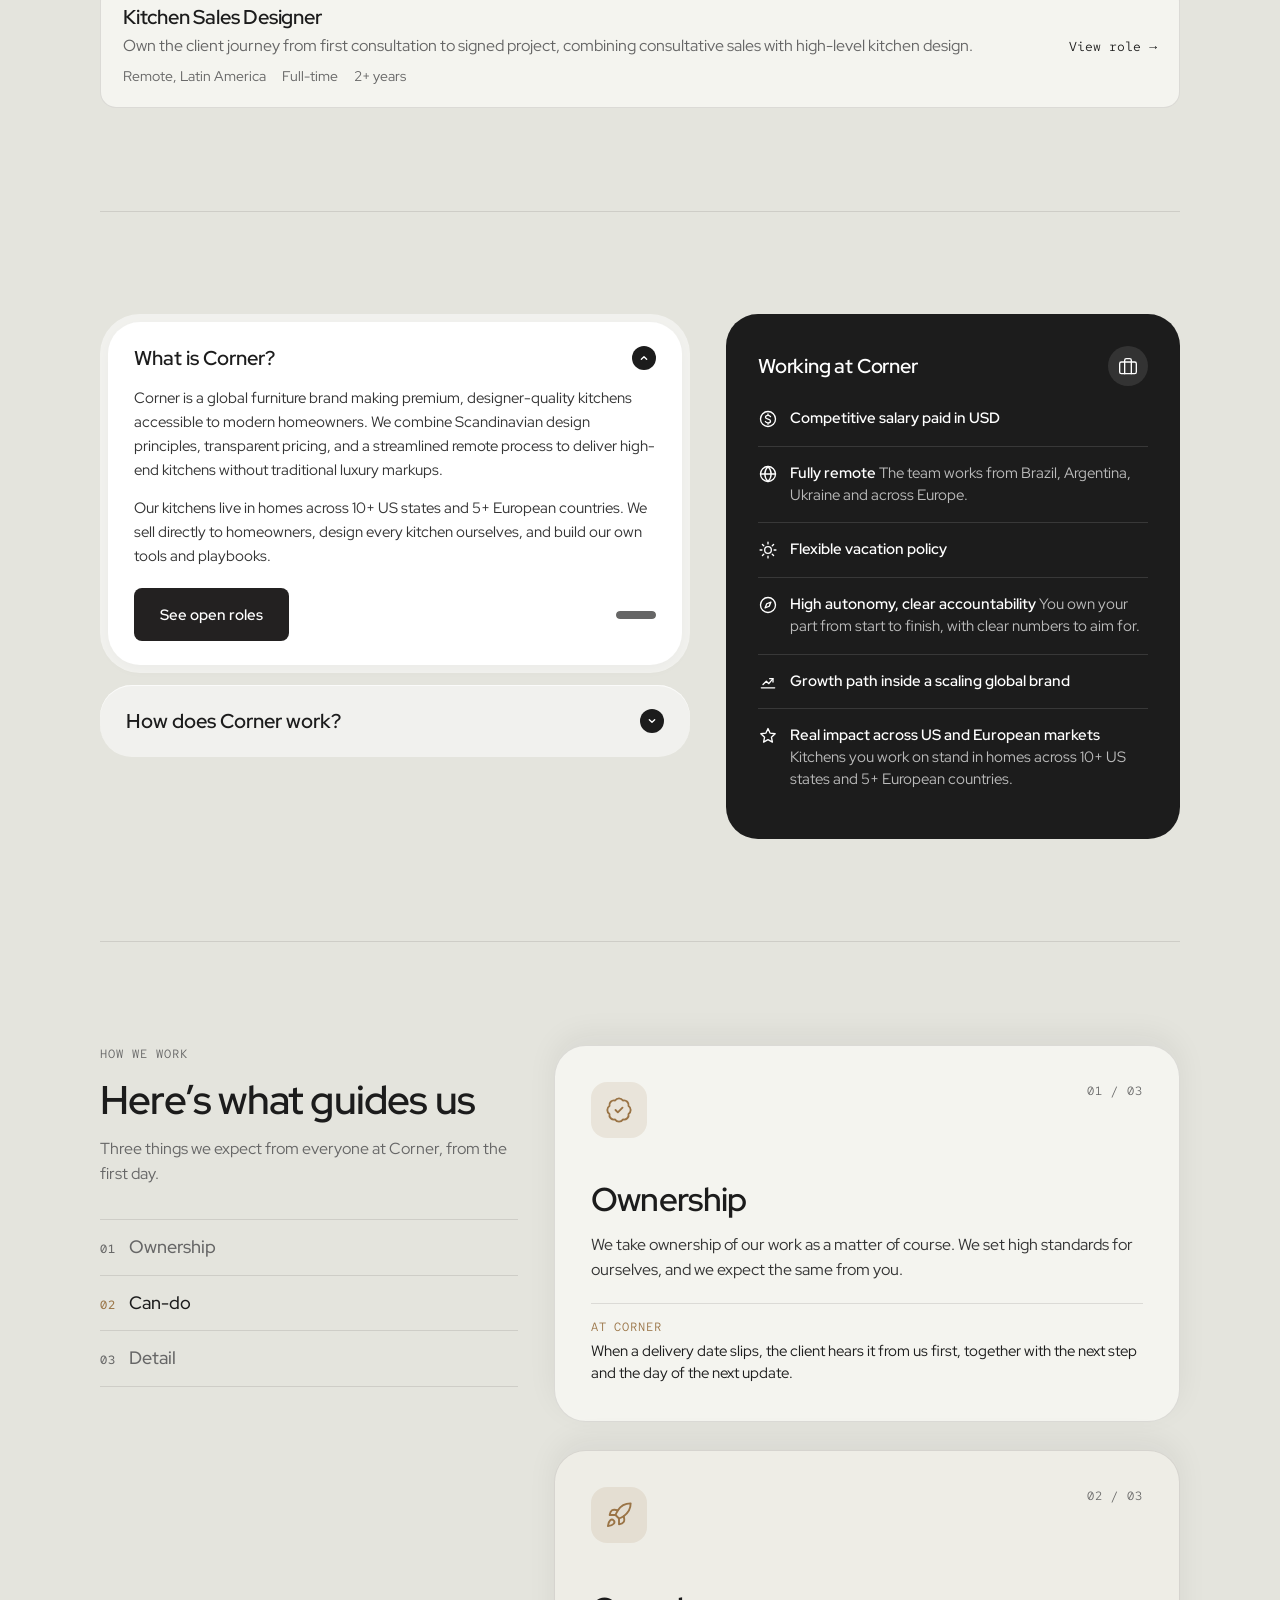
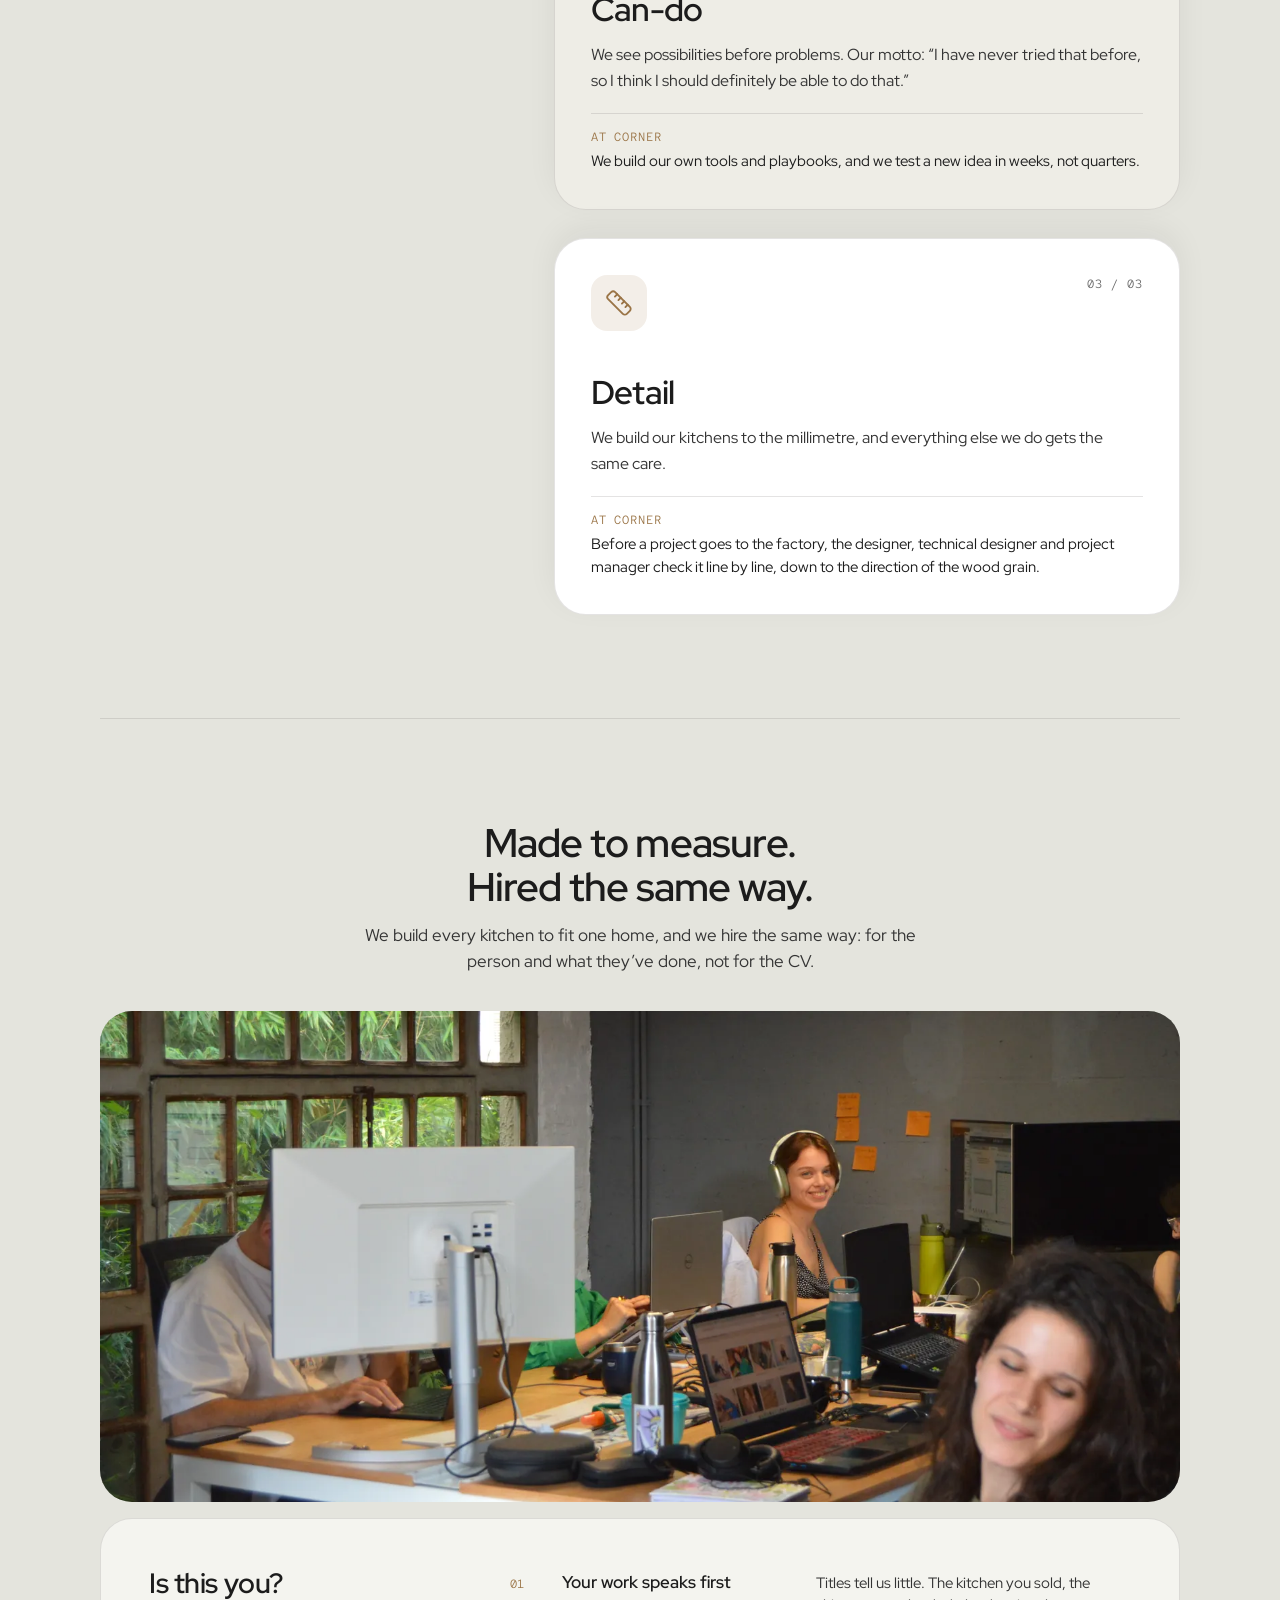
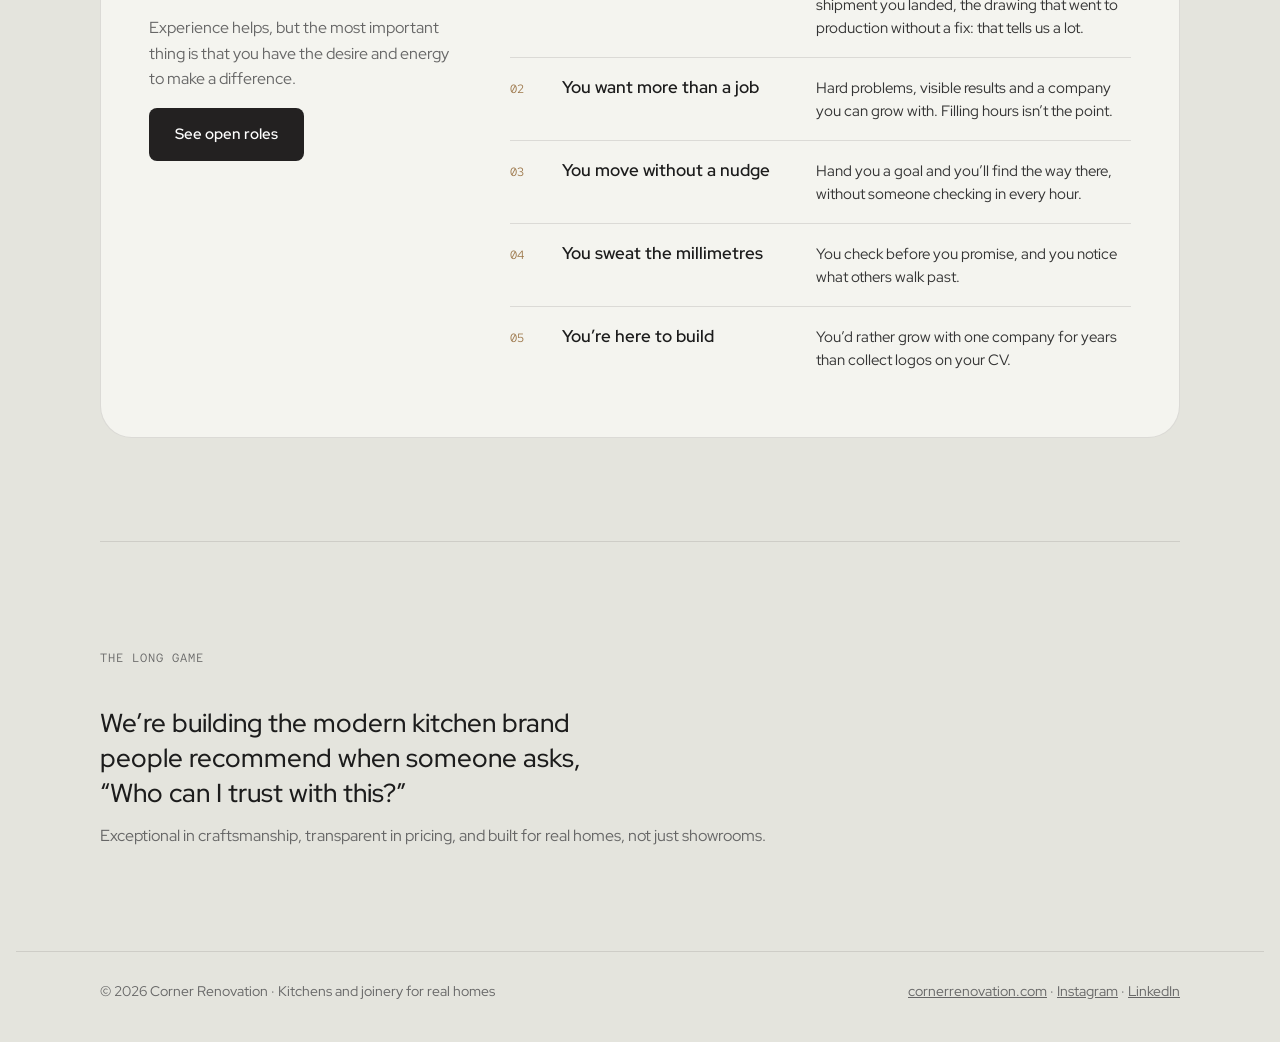
==== commit cedbb234: "Markets: 10+ US states and 5+ European countries Co-Authored-By: Claude Opus 5.5 <noreply@anthropic." ====
--- a/index.html
+++ b/index.html
@@ -51,7 +51,7 @@
         <summary><span class="acc-title">What is Corner?</span><span class="chev"><svg viewBox="0 0 24 24" aria-hidden="true"><path d="M8 10l4 4 4-4"/></svg></span></summary>
         <div class="acc-body">
           <p>Corner is a global furniture brand making premium, designer-quality kitchens accessible to modern homeowners. We combine Scandinavian design principles, transparent pricing, and a streamlined remote process to deliver high-end kitchens without traditional luxury markups.</p>
-          <p>Our kitchens live in homes across 10+ US states and 5+ EU countries. We sell directly to homeowners, design every kitchen ourselves, and build our own tools and playbooks.</p>
+          <p>Our kitchens live in homes across 10+ US states and 5+ European countries. We sell directly to homeowners, design every kitchen ourselves, and build our own tools and playbooks.</p>
           <div class="acc-foot"><a class="btn" href="#roles">See open roles</a><span class="acc-progress" aria-hidden="true"><i></i></span></div>
         </div>
       </details>
@@ -66,7 +66,7 @@
     </div>
     <aside class="perkcard" id="perks" aria-labelledby="perksTitle">
       <div class="perkcard-head"><h3 id="perksTitle">Working at Corner</h3><span class="perkcard-icon"><svg viewBox="0 0 24 24" aria-hidden="true"><path d="M16 20V4a2 2 0 0 0-2-2h-4a2 2 0 0 0-2 2v16"/><rect width="20" height="14" x="2" y="6" rx="2"/></svg></span></div>
-      <ul><li><svg viewBox="0 0 24 24" aria-hidden="true"><circle cx="12" cy="12" r="9"/><path d="M15 9.2c-.6-1-1.7-1.5-3-1.5-1.7 0-3 .9-3 2.2 0 3 6 1.6 6 4.4 0 1.3-1.3 2.3-3 2.3-1.4 0-2.6-.6-3.1-1.6M12 6v1.7M12 16.6v1.6"/></svg><p><b>Competitive salary paid in USD</b></p></li><li><svg viewBox="0 0 24 24" aria-hidden="true"><circle cx="12" cy="12" r="9"/><path d="M3 12h18M12 3c2.5 2.6 3.8 5.6 3.8 9s-1.3 6.4-3.8 9c-2.5-2.6-3.8-5.6-3.8-9S9.5 5.6 12 3z"/></svg><p><b>Fully remote</b> The team works from Brazil, Argentina, Ukraine and across Europe.</p></li><li><svg viewBox="0 0 24 24" aria-hidden="true"><circle cx="12" cy="12" r="4"/><path d="M12 2.5v2.2M12 19.3v2.2M2.5 12h2.2M19.3 12h2.2M5.3 5.3l1.6 1.6M17.1 17.1l1.6 1.6M5.3 18.7l1.6-1.6M17.1 6.9l1.6-1.6"/></svg><p><b>Flexible vacation policy</b></p></li><li><svg viewBox="0 0 24 24" aria-hidden="true"><circle cx="12" cy="12" r="9"/><path d="M15.5 8.5l-2 5-5 2 2-5z"/></svg><p><b>High autonomy, clear accountability</b> You own your part from start to finish, with clear numbers to aim for.</p></li><li><svg viewBox="0 0 24 24" aria-hidden="true"><path d="M4 19h16M6 15l4-4 3 3 5-6"/><path d="M14 8h4v4"/></svg><p><b>Growth path inside a scaling global brand</b></p></li><li><svg viewBox="0 0 24 24" aria-hidden="true"><path d="M12 3l2.6 5.6 6 .7-4.5 4.1 1.2 6-5.3-3-5.3 3 1.2-6L3.4 9.3l6-.7z"/></svg><p><b>Real impact across US and European markets</b> Kitchens you work on stand in homes across 10+ US states and 5+ EU countries.</p></li></ul>
+      <ul><li><svg viewBox="0 0 24 24" aria-hidden="true"><circle cx="12" cy="12" r="9"/><path d="M15 9.2c-.6-1-1.7-1.5-3-1.5-1.7 0-3 .9-3 2.2 0 3 6 1.6 6 4.4 0 1.3-1.3 2.3-3 2.3-1.4 0-2.6-.6-3.1-1.6M12 6v1.7M12 16.6v1.6"/></svg><p><b>Competitive salary paid in USD</b></p></li><li><svg viewBox="0 0 24 24" aria-hidden="true"><circle cx="12" cy="12" r="9"/><path d="M3 12h18M12 3c2.5 2.6 3.8 5.6 3.8 9s-1.3 6.4-3.8 9c-2.5-2.6-3.8-5.6-3.8-9S9.5 5.6 12 3z"/></svg><p><b>Fully remote</b> The team works from Brazil, Argentina, Ukraine and across Europe.</p></li><li><svg viewBox="0 0 24 24" aria-hidden="true"><circle cx="12" cy="12" r="4"/><path d="M12 2.5v2.2M12 19.3v2.2M2.5 12h2.2M19.3 12h2.2M5.3 5.3l1.6 1.6M17.1 17.1l1.6 1.6M5.3 18.7l1.6-1.6M17.1 6.9l1.6-1.6"/></svg><p><b>Flexible vacation policy</b></p></li><li><svg viewBox="0 0 24 24" aria-hidden="true"><circle cx="12" cy="12" r="9"/><path d="M15.5 8.5l-2 5-5 2 2-5z"/></svg><p><b>High autonomy, clear accountability</b> You own your part from start to finish, with clear numbers to aim for.</p></li><li><svg viewBox="0 0 24 24" aria-hidden="true"><path d="M4 19h16M6 15l4-4 3 3 5-6"/><path d="M14 8h4v4"/></svg><p><b>Growth path inside a scaling global brand</b></p></li><li><svg viewBox="0 0 24 24" aria-hidden="true"><path d="M12 3l2.6 5.6 6 .7-4.5 4.1 1.2 6-5.3-3-5.3 3 1.2-6L3.4 9.3l6-.7z"/></svg><p><b>Real impact across US and European markets</b> Kitchens you work on stand in homes across 10+ US states and 5+ European countries.</p></li></ul>
     </aside>
   </section>
 
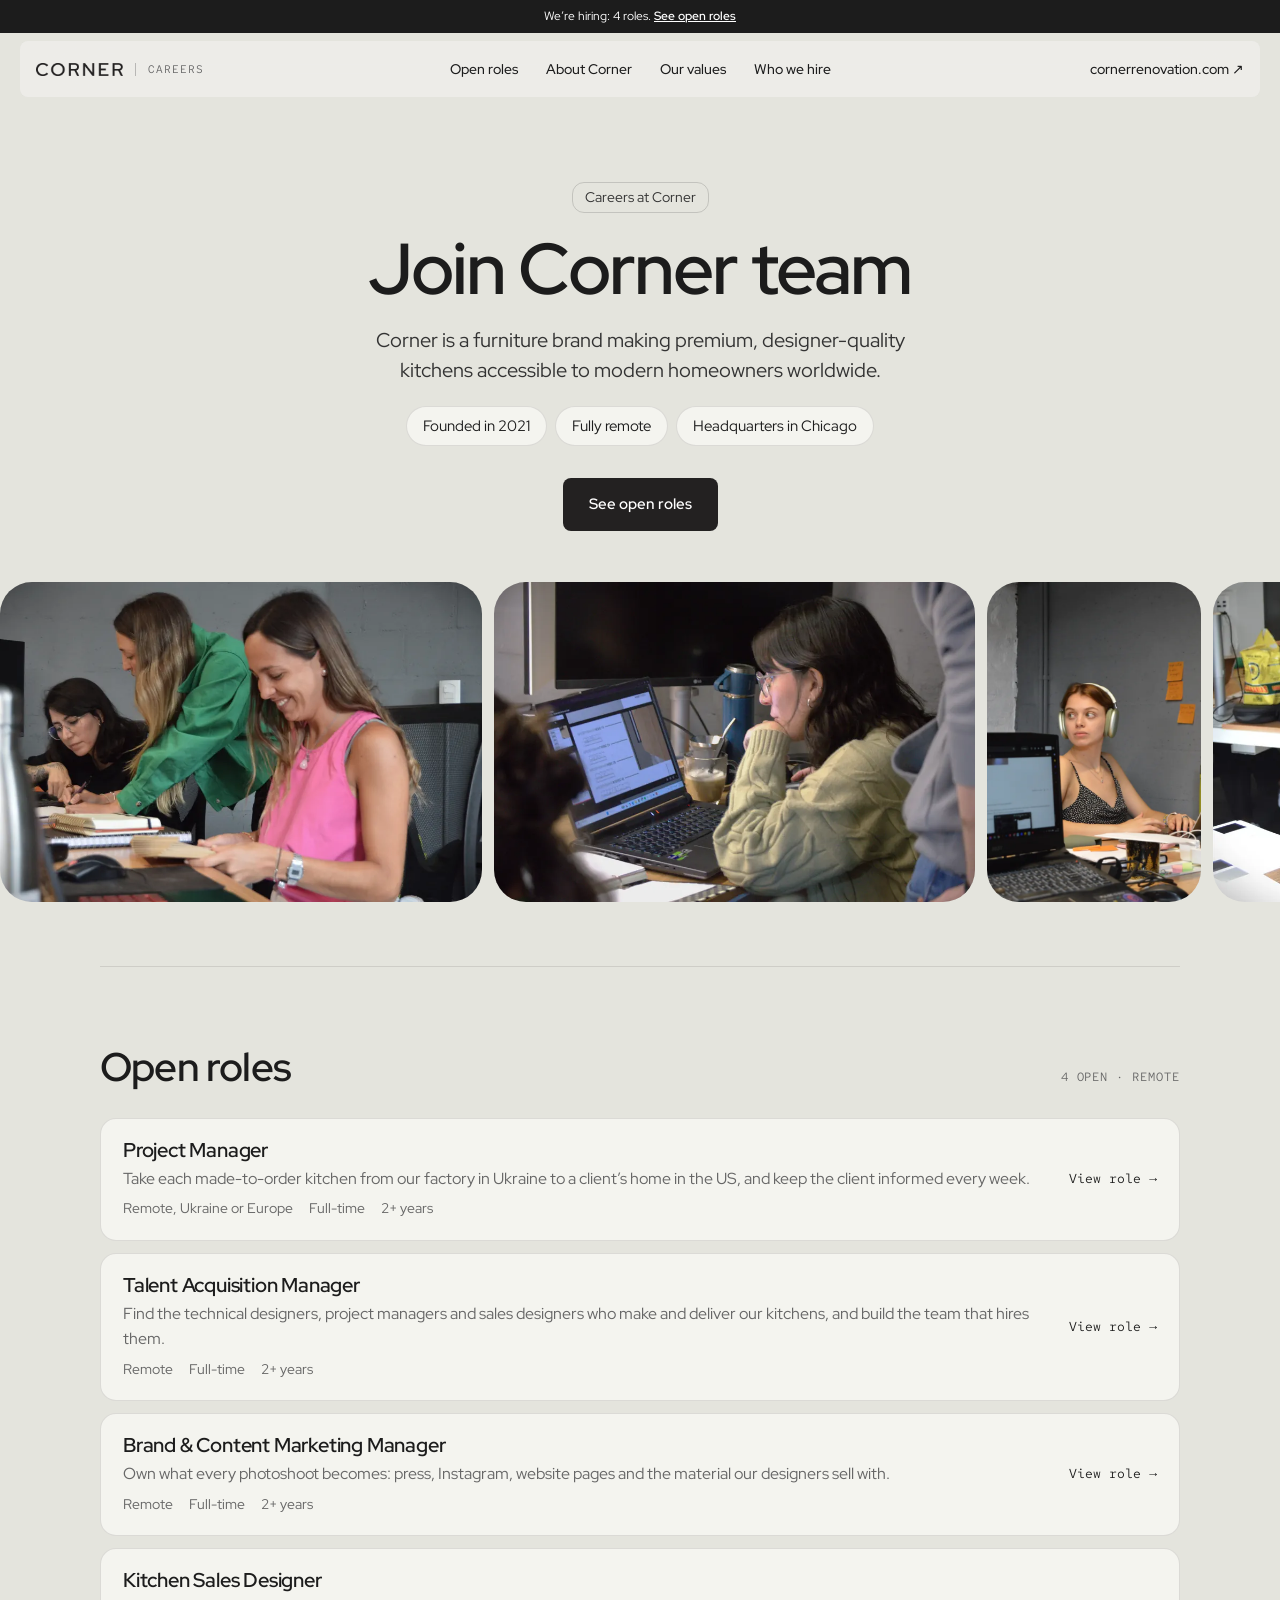
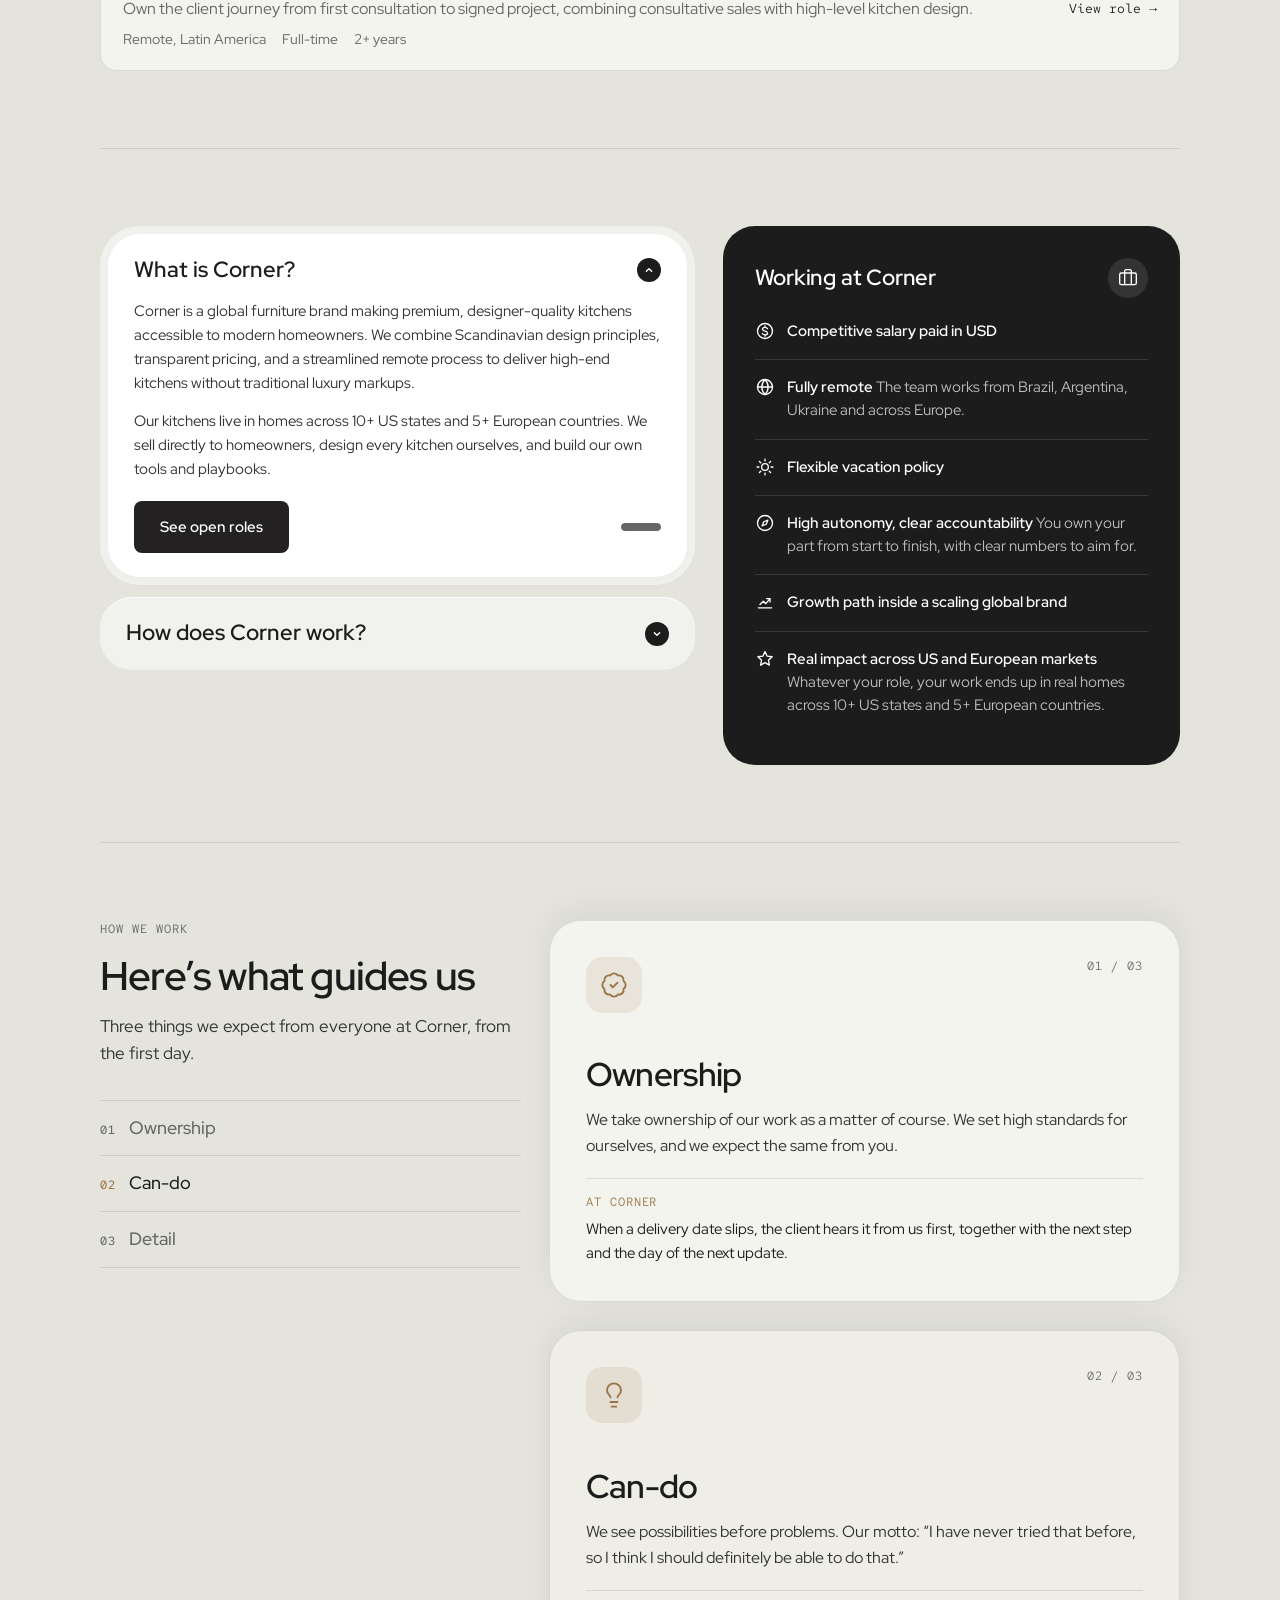
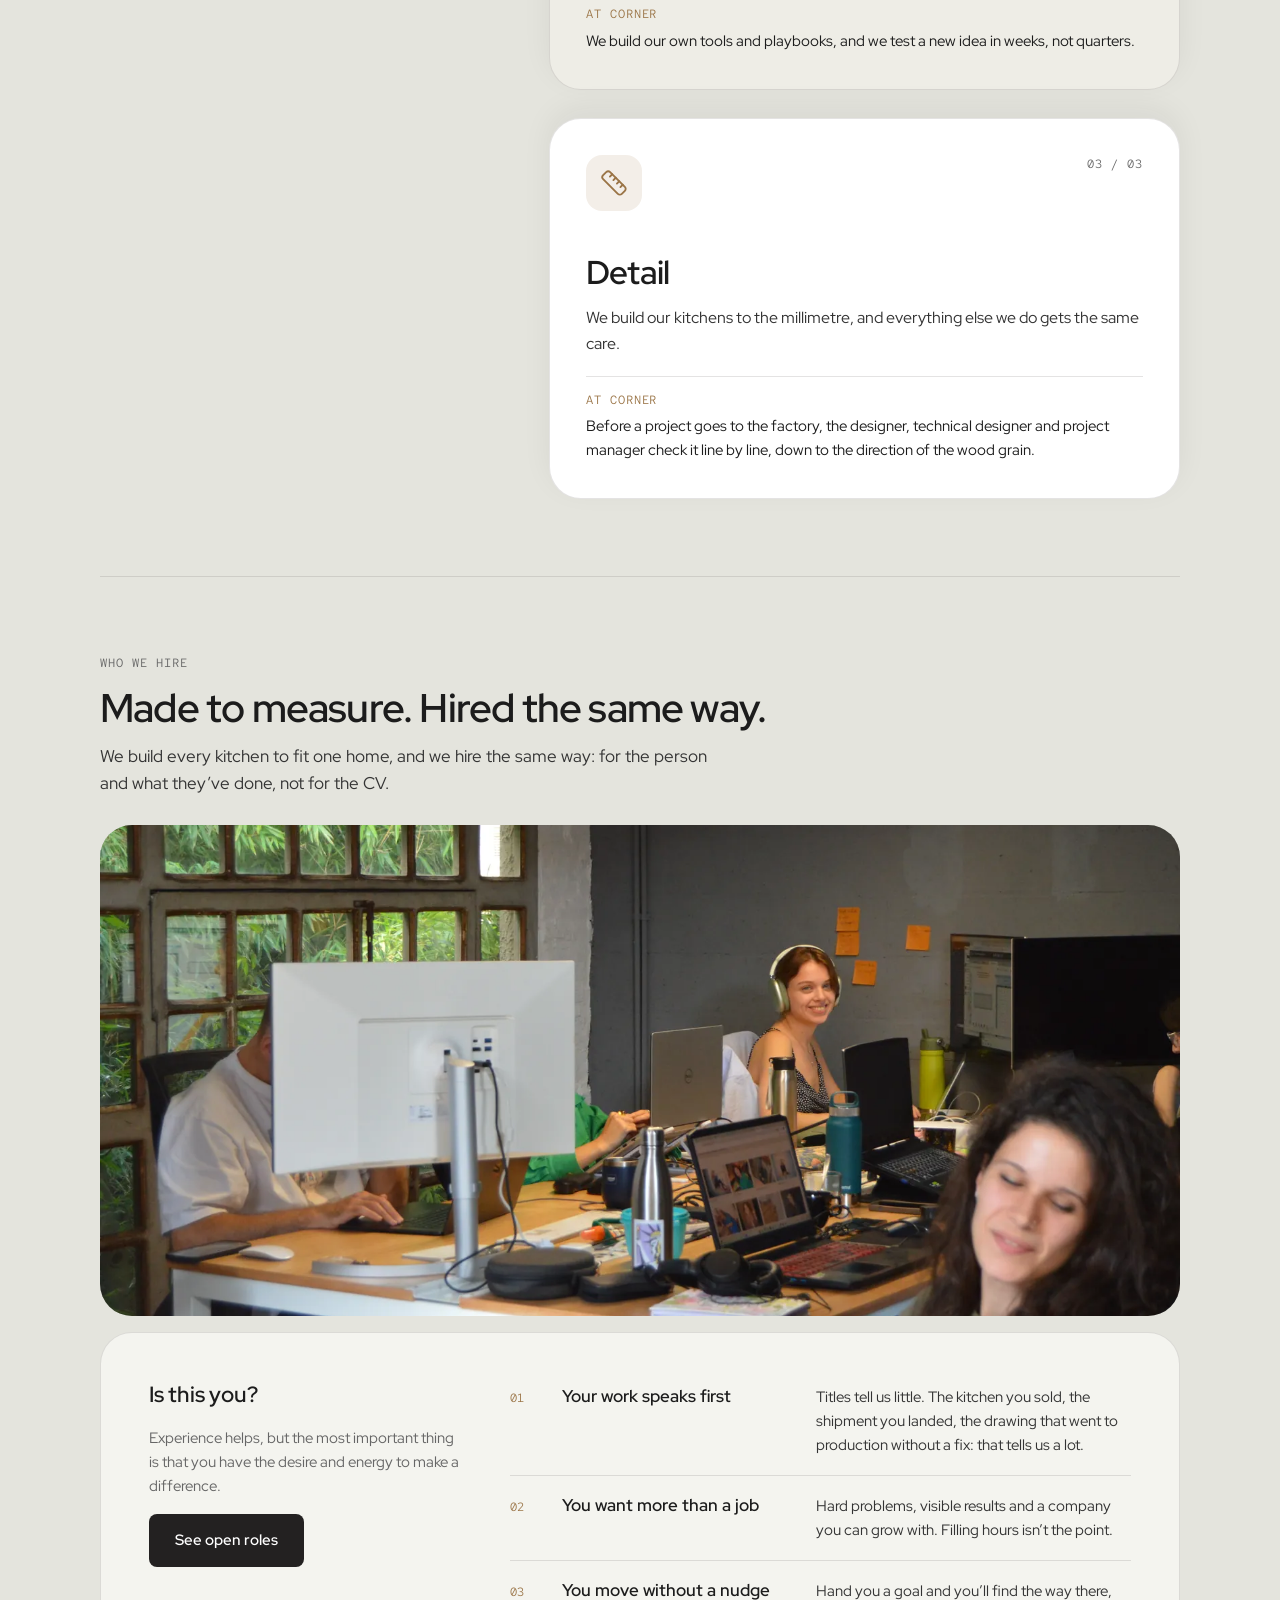
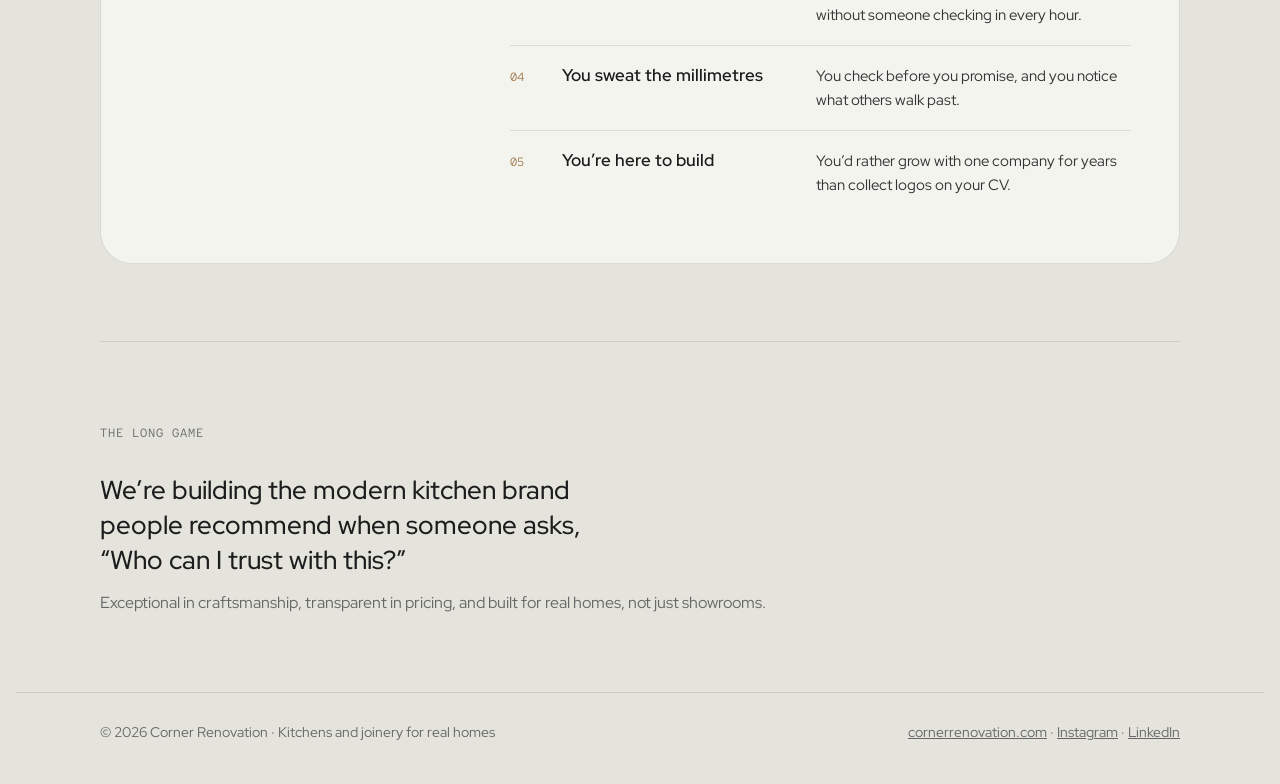
==== commit 23cded19: "Hub: bigger title, Careers tag back, Fully remote second, lighter spacing, one type scale, lightbulb" ====
--- a/index.html
+++ b/index.html
@@ -11,7 +11,7 @@
 <meta name="twitter:card" content="summary_large_image">
 <link rel="icon" href="img/favicon.png">
 <link rel="preconnect" href="https://fonts.googleapis.com"><link rel="preconnect" href="https://fonts.gstatic.com" crossorigin><link rel="stylesheet" href="https://fonts.googleapis.com/css2?family=Red+Hat+Display:wght@400;500;600;700&family=Red+Hat+Mono:wght@400;500&display=swap">
-<link rel="stylesheet" href="assets/style.css?v=1ecca7a3">
+<link rel="stylesheet" href="assets/style.css?v=9cb587ba">
 </head>
 <body><div class="promo"><span class="long">We’re hiring: 4 roles.</span><span class="short">We’re hiring.</span> <a href="#roles">See open roles</a></div>
 <header class="nav">
@@ -20,9 +20,10 @@
   <a class="nav-out" href="https://cornerrenovation.com/" target="_blank" rel="noopener">cornerrenovation.com ↗</a>
 </header>
 <section class="intro" aria-labelledby="introTitle">
+  <span class="tag">Careers at Corner</span>
   <h1 id="introTitle">Join Corner team</h1>
   <p class="lede">Corner is a furniture brand making premium, designer-quality kitchens accessible to modern homeowners worldwide.</p>
-  <ul class="pills" aria-label="Corner at a glance"><li>Founded in 2021</li><li>Headquarters in Chicago</li><li>Fully remote team</li></ul>
+  <ul class="pills" aria-label="Corner at a glance"><li>Founded in 2021</li><li>Fully remote</li><li>Headquarters in Chicago</li></ul>
   <div><a class="btn" href="#roles">See open roles</a></div>
 </section>
 <div class="strip" role="region" aria-label="Photos from the Corner studio"><div class="strip-track"><div class="strip-set"><figure><img src="img/photo-1-sm.webp?v=c111cb72" alt="Designers working together at the studio table" width="900" height="598" decoding="async"></figure><figure><img src="img/photo-2-sm.webp?v=a823c0f9" alt="A designer at her laptop in the studio" width="900" height="598" decoding="async"></figure><figure><img src="img/photo-3-sm.webp?v=4d0dc640" alt="A designer at her desk, headphones on" width="600" height="900" decoding="async"></figure><figure><img src="img/photo-4-sm.webp?v=ee778f25" alt="Reviewing a veneer sample fan at the desk" width="900" height="600" decoding="async"></figure><figure><img src="img/photo-5-sm.webp?v=046c57a0" alt="The Corner team in the garden outside the studio" width="900" height="600" decoding="async"></figure><figure><img src="img/photo-6-sm.webp?v=4126ecb6" alt="A team meeting in the studio’s glass room" width="900" height="598" decoding="async"></figure><figure><img src="img/photo-7-sm.webp?v=684ad0e1" alt="FENIX and veneer samples on the oak table" width="900" height="598" decoding="async"></figure><figure><img src="img/photo-8-sm.webp?v=2c232f88" alt="The garden outside the studio" width="900" height="598" decoding="async"></figure></div><div class="strip-set" aria-hidden="true"><figure><img src="img/photo-1-sm.webp?v=c111cb72" alt="" width="900" height="598" decoding="async"></figure><figure><img src="img/photo-2-sm.webp?v=a823c0f9" alt="" width="900" height="598" decoding="async"></figure><figure><img src="img/photo-3-sm.webp?v=4d0dc640" alt="" width="600" height="900" decoding="async"></figure><figure><img src="img/photo-4-sm.webp?v=ee778f25" alt="" width="900" height="600" decoding="async"></figure><figure><img src="img/photo-5-sm.webp?v=046c57a0" alt="" width="900" height="600" decoding="async"></figure><figure><img src="img/photo-6-sm.webp?v=4126ecb6" alt="" width="900" height="598" decoding="async"></figure><figure><img src="img/photo-7-sm.webp?v=684ad0e1" alt="" width="900" height="598" decoding="async"></figure><figure><img src="img/photo-8-sm.webp?v=2c232f88" alt="" width="900" height="598" decoding="async"></figure></div></div></div>
@@ -66,7 +67,7 @@
     </div>
     <aside class="perkcard" id="perks" aria-labelledby="perksTitle">
       <div class="perkcard-head"><h3 id="perksTitle">Working at Corner</h3><span class="perkcard-icon"><svg viewBox="0 0 24 24" aria-hidden="true"><path d="M16 20V4a2 2 0 0 0-2-2h-4a2 2 0 0 0-2 2v16"/><rect width="20" height="14" x="2" y="6" rx="2"/></svg></span></div>
-      <ul><li><svg viewBox="0 0 24 24" aria-hidden="true"><circle cx="12" cy="12" r="9"/><path d="M15 9.2c-.6-1-1.7-1.5-3-1.5-1.7 0-3 .9-3 2.2 0 3 6 1.6 6 4.4 0 1.3-1.3 2.3-3 2.3-1.4 0-2.6-.6-3.1-1.6M12 6v1.7M12 16.6v1.6"/></svg><p><b>Competitive salary paid in USD</b></p></li><li><svg viewBox="0 0 24 24" aria-hidden="true"><circle cx="12" cy="12" r="9"/><path d="M3 12h18M12 3c2.5 2.6 3.8 5.6 3.8 9s-1.3 6.4-3.8 9c-2.5-2.6-3.8-5.6-3.8-9S9.5 5.6 12 3z"/></svg><p><b>Fully remote</b> The team works from Brazil, Argentina, Ukraine and across Europe.</p></li><li><svg viewBox="0 0 24 24" aria-hidden="true"><circle cx="12" cy="12" r="4"/><path d="M12 2.5v2.2M12 19.3v2.2M2.5 12h2.2M19.3 12h2.2M5.3 5.3l1.6 1.6M17.1 17.1l1.6 1.6M5.3 18.7l1.6-1.6M17.1 6.9l1.6-1.6"/></svg><p><b>Flexible vacation policy</b></p></li><li><svg viewBox="0 0 24 24" aria-hidden="true"><circle cx="12" cy="12" r="9"/><path d="M15.5 8.5l-2 5-5 2 2-5z"/></svg><p><b>High autonomy, clear accountability</b> You own your part from start to finish, with clear numbers to aim for.</p></li><li><svg viewBox="0 0 24 24" aria-hidden="true"><path d="M4 19h16M6 15l4-4 3 3 5-6"/><path d="M14 8h4v4"/></svg><p><b>Growth path inside a scaling global brand</b></p></li><li><svg viewBox="0 0 24 24" aria-hidden="true"><path d="M12 3l2.6 5.6 6 .7-4.5 4.1 1.2 6-5.3-3-5.3 3 1.2-6L3.4 9.3l6-.7z"/></svg><p><b>Real impact across US and European markets</b> Kitchens you work on stand in homes across 10+ US states and 5+ European countries.</p></li></ul>
+      <ul><li><svg viewBox="0 0 24 24" aria-hidden="true"><circle cx="12" cy="12" r="9"/><path d="M15 9.2c-.6-1-1.7-1.5-3-1.5-1.7 0-3 .9-3 2.2 0 3 6 1.6 6 4.4 0 1.3-1.3 2.3-3 2.3-1.4 0-2.6-.6-3.1-1.6M12 6v1.7M12 16.6v1.6"/></svg><p><b>Competitive salary paid in USD</b></p></li><li><svg viewBox="0 0 24 24" aria-hidden="true"><circle cx="12" cy="12" r="9"/><path d="M3 12h18M12 3c2.5 2.6 3.8 5.6 3.8 9s-1.3 6.4-3.8 9c-2.5-2.6-3.8-5.6-3.8-9S9.5 5.6 12 3z"/></svg><p><b>Fully remote</b> The team works from Brazil, Argentina, Ukraine and across Europe.</p></li><li><svg viewBox="0 0 24 24" aria-hidden="true"><circle cx="12" cy="12" r="4"/><path d="M12 2.5v2.2M12 19.3v2.2M2.5 12h2.2M19.3 12h2.2M5.3 5.3l1.6 1.6M17.1 17.1l1.6 1.6M5.3 18.7l1.6-1.6M17.1 6.9l1.6-1.6"/></svg><p><b>Flexible vacation policy</b></p></li><li><svg viewBox="0 0 24 24" aria-hidden="true"><circle cx="12" cy="12" r="9"/><path d="M15.5 8.5l-2 5-5 2 2-5z"/></svg><p><b>High autonomy, clear accountability</b> You own your part from start to finish, with clear numbers to aim for.</p></li><li><svg viewBox="0 0 24 24" aria-hidden="true"><path d="M4 19h16M6 15l4-4 3 3 5-6"/><path d="M14 8h4v4"/></svg><p><b>Growth path inside a scaling global brand</b></p></li><li><svg viewBox="0 0 24 24" aria-hidden="true"><path d="M12 3l2.6 5.6 6 .7-4.5 4.1 1.2 6-5.3-3-5.3 3 1.2-6L3.4 9.3l6-.7z"/></svg><p><b>Real impact across US and European markets</b> Whatever your role, your work ends up in real homes across 10+ US states and 5+ European countries.</p></li></ul>
     </aside>
   </section>
 
@@ -74,7 +75,7 @@
     <div class="vside">
       <span class="label">How we work</span>
       <h2 id="valuesTitle" class="big">Here’s what guides us</h2>
-      <p class="muted">Three things we expect from everyone at Corner, from the first day.</p>
+      <p class="sec-lede">Three things we expect from everyone at Corner, from the first day.</p>
       <ol class="vindex"><li><a href="#v-ownership" class="on"><span>01</span>Ownership</a></li><li><a href="#v-cando" class=""><span>02</span>Can-do</a></li><li><a href="#v-detail" class=""><span>03</span>Detail</a></li></ol>
     </div>
     <div class="vstack"><article class="vcard" id="v-ownership" style="--i:0">
@@ -83,7 +84,7 @@
           <p class="vtext">We take ownership of our work as a matter of course. We set high standards for ourselves, and we expect the same from you.</p>
           <p class="vproof"><span class="label">At Corner</span>When a delivery date slips, the client hears it from us first, together with the next step and the day of the next update.</p>
         </article><article class="vcard" id="v-cando" style="--i:1">
-          <div class="vcard-top"><span class="vicon"><svg viewBox="0 0 24 24" aria-hidden="true"><path d="M4.5 16.5c-1.5 1.26-2 5-2 5s3.74-.5 5-2c.71-.84.7-2.13-.09-2.91a2.18 2.18 0 0 0-2.91-.09z"/><path d="m12 15-3-3a22 22 0 0 1 2-3.95A12.88 12.88 0 0 1 22 2c0 2.72-.78 7.5-6 11a22.35 22.35 0 0 1-4 2z"/><path d="M9 12H4s.55-3.03 2-4c1.62-1.08 5 0 5 0"/><path d="M12 15v5s3.03-.55 4-2c1.08-1.62 0-5 0-5"/></svg></span><span class="vnum">02 / 03</span></div>
+          <div class="vcard-top"><span class="vicon"><svg viewBox="0 0 24 24" aria-hidden="true"><path d="M15 14c.2-1 .7-1.7 1.5-2.5 1-.9 1.5-2.2 1.5-3.5A6 6 0 0 0 6 8c0 1 .2 2.2 1.5 3.5.7.7 1.3 1.5 1.5 2.5"/><path d="M9 18h6M10 22h4"/></svg></span><span class="vnum">02 / 03</span></div>
           <h3>Can-do</h3>
           <p class="vtext">We see possibilities before problems. Our motto: “I have never tried that before, so I think I should definitely be able to do that.”</p>
           <p class="vproof"><span class="label">At Corner</span>We build our own tools and playbooks, and we test a new idea in weeks, not quarters.</p>
@@ -96,9 +97,10 @@
   </section>
 
   <section class="block you-sec" id="you" aria-labelledby="youTitle">
-    <div class="you-head">
-      <h2 id="youTitle" class="big">Made to measure.<br>Hired the same way.</h2>
-      <p class="lede">We build every kitchen to fit one home, and we hire the same way: for the person and what they’ve done, not for the CV.</p>
+    <div class="sec-head">
+      <span class="label">Who we hire</span>
+      <h2 id="youTitle" class="big">Made to measure. Hired the same way.</h2>
+      <p class="sec-lede">We build every kitchen to fit one home, and we hire the same way: for the person and what they’ve done, not for the CV.</p>
     </div>
     <div class="you">
       <figure><img src="img/photo-9.webp?v=a04053ed" alt="The Corner team at their desks in the studio" loading="lazy" decoding="async"></figure>
--- a/assets/style.css
+++ b/assets/style.css
@@ -66,14 +66,15 @@
 
 /* Hub (17 Oct 2026 pass), closer to awesomic.com/talent: a small tag, a 56px title, outlined fact tags, a 32px-radius
    photo strip, and the accordion beside a dark perks card. Values stack as you scroll, after hiring.jooble.org. */
-.intro{display:flex;flex-direction:column;align-items:center;text-align:center;gap:20px;max-width:800px;margin:0 auto;padding-block:clamp(64px,8vw,120px) clamp(48px,6vw,80px)}
-.intro h1{font-size:clamp(36px,4.4vw,56px);letter-spacing:-.02em;line-height:1.1}
-.intro .lede{font-size:clamp(16px,1.3vw,18px);line-height:1.55;max-width:46ch}
-.pills{list-style:none;margin:4px 0 0;padding:0;display:flex;flex-wrap:wrap;justify-content:center;gap:8px}
-.pills li{font-size:14px;color:var(--ink);background:var(--card);border:1px solid var(--line);border-radius:999px;padding:6px 14px}
-.intro .btn{margin-top:24px}
-
-.strip{margin-inline:-16px;overflow:hidden;padding-bottom:clamp(48px,6vw,96px)}
+.intro{display:flex;flex-direction:column;align-items:center;text-align:center;gap:18px;max-width:880px;margin:0 auto;padding-block:clamp(48px,6vw,88px) clamp(36px,4vw,56px)}
+.intro .tag{font-size:14px;line-height:1.5;color:var(--text);border:1px solid rgba(28,28,28,.16);border-radius:12px;padding:4px 12px}
+.intro h1{font-size:clamp(44px,6vw,72px);letter-spacing:-.025em;line-height:1.05}
+.intro .lede{font-size:clamp(18px,1.6vw,21px);line-height:1.5;max-width:44ch}
+.pills{list-style:none;margin:2px 0 0;padding:0;display:flex;flex-wrap:wrap;justify-content:center;gap:8px}
+.pills li{font-size:15px;color:var(--ink);background:var(--card);border:1px solid var(--line);border-radius:999px;padding:7px 16px}
+.intro .btn{margin-top:14px}
+
+.strip{margin-inline:-16px;overflow:hidden;padding-bottom:clamp(40px,5vw,72px)}
 .strip-track{display:flex;width:max-content;animation:strip 90s linear infinite}
 .strip:hover .strip-track{animation-play-state:paused}
 .strip-set{display:flex;gap:12px;padding-right:12px}
@@ -82,9 +83,12 @@
 @keyframes strip{to{transform:translateX(-50%)}}
 @media (prefers-reduced-motion:reduce){.strip{overflow-x:auto}.strip-track{animation:none}.strip-set[aria-hidden]{display:none}}
 
-h2.big{font-size:clamp(30px,3.2vw,40px);letter-spacing:-.02em;line-height:1.1}
-/* every hub section gets the same generous rhythm */
-main.wrap > section.block{padding-block:clamp(64px,8vw,120px);gap:clamp(24px,3vw,36px)}
+/* One rhythm and one type scale for every hub section: label, 40px title, 17px lede; card titles 22px;
+   item titles 17px; small text 15px at 1.6 */
+h2.big{font-size:clamp(30px,3.2vw,40px);letter-spacing:-.02em;line-height:1.15}
+main.wrap > section.block{padding-block:clamp(48px,6vw,88px);gap:clamp(20px,2.4vw,28px)}
+.sec-head{display:flex;flex-direction:column;gap:12px;max-width:720px}
+.sec-lede{font-size:17px;line-height:1.6;color:var(--text);max-width:56ch}
 
 /* About: accordion (one open, moves on by itself until someone clicks) beside the perks card */
 section.block.about{display:grid;grid-template-columns:minmax(0,1.3fr) minmax(0,1fr);gap:clamp(24px,4.5vw,64px);align-items:start}
@@ -95,7 +99,7 @@
 .acc summary::-webkit-details-marker{display:none}
 .acc summary:focus-visible{outline:2px solid var(--ink);outline-offset:-4px}
 .acc[open] summary{padding-bottom:8px}
-.acc-title{font-size:20px;font-weight:600;line-height:1.4;color:var(--ink)}
+.acc-title{font-size:22px;font-weight:600;line-height:1.3;color:var(--ink)}
 .chev{flex:none;width:24px;height:24px;border-radius:50%;background:var(--ink);display:grid;place-items:center;transition:transform .25s ease}
 .chev svg{width:16px;height:16px;fill:none;stroke:#fff;stroke-width:2;stroke-linecap:round;stroke-linejoin:round}
 .acc[open] .chev{transform:rotate(180deg)}
@@ -113,12 +117,12 @@
 .perkcard-head{display:flex;align-items:center;justify-content:space-between;gap:12px}
 .perkcard-icon{flex:none;width:40px;height:40px;border-radius:50%;background:rgba(255,255,255,.1);display:grid;place-items:center}
 .perkcard-icon svg{margin-top:0}
-.perkcard h3{color:#fff;font-size:20px}
+.perkcard h3{color:#fff;font-size:22px;line-height:1.3}
 .perkcard ul{list-style:none;margin:0;padding:0;display:flex;flex-direction:column}
 .perkcard li{display:grid;grid-template-columns:20px minmax(0,1fr);gap:12px;align-items:start;padding:16px 0;border-top:1px solid rgba(255,255,255,.12)}
 .perkcard li:first-child{border-top:0;padding-top:0}
 .perkcard svg{width:20px;height:20px;margin-top:1px;stroke:#fff;fill:none;stroke-width:1.6;stroke-linecap:round;stroke-linejoin:round}
-.perkcard p{font-size:15px;line-height:1.45;color:rgba(255,255,255,.7)}
+.perkcard p{font-size:15px;line-height:1.55;color:rgba(255,255,255,.7)}
 .perkcard p b{color:#fff;font-weight:600}
 
 /* Values: a sticky side with an index that follows along; cards stack on top of each other as you scroll */
@@ -139,25 +143,23 @@
 .vicon svg{width:28px;height:28px;fill:none;stroke:var(--oak);stroke-width:1.6;stroke-linecap:round;stroke-linejoin:round}
 .vcard h3{padding-top:28px;font-size:clamp(28px,2.6vw,34px);letter-spacing:-.02em}
 .vtext{font-size:16px;line-height:1.6;max-width:52ch}
-.vproof{display:flex;flex-direction:column;gap:4px;margin-top:6px;padding-top:14px;border-top:1px solid var(--line);font-size:15px;line-height:1.5;color:var(--ink)}
+.vproof{display:flex;flex-direction:column;gap:4px;margin-top:6px;padding-top:14px;border-top:1px solid var(--line);font-size:15px;line-height:1.6;color:var(--ink)}
 .vproof .label{color:var(--oak)}
 
 /* Who we hire: a centred head, then one photo beside a roomy card */
-section.block.you-sec{gap:clamp(32px,4vw,56px)}
-.you-head{display:flex;flex-direction:column;align-items:center;text-align:center;gap:14px;max-width:760px;margin:0 auto}
-.you-head .lede{font-size:clamp(16px,1.3vw,18px);line-height:1.55;max-width:52ch}
 .you{display:flex;flex-direction:column;gap:16px}
 .you figure{margin:0;aspect-ratio:2.2/1;max-height:560px;border-radius:var(--r-xl);overflow:hidden;background:var(--bg-3)}
 .you img{width:100%;height:100%;object-fit:cover;object-position:50% 60%}
 .youcard{background:var(--card);border:1px solid var(--line);border-radius:var(--r-xl);padding:clamp(24px,4vw,48px);display:grid;grid-template-columns:minmax(0,1fr) minmax(0,2fr);gap:clamp(24px,4vw,56px);align-items:start}
 .youcard-side{display:flex;flex-direction:column;gap:16px;min-width:0}
-.youcard h3{font-size:clamp(24px,2.2vw,30px);letter-spacing:-.015em}
+.youcard h3{font-size:22px;line-height:1.3}
+.youcard-side p{font-size:15px;line-height:1.6}
 .traits{list-style:none;margin:0;padding:0;display:flex;flex-direction:column;min-width:0}
 .traits li{display:grid;grid-template-columns:32px minmax(0,.85fr) minmax(0,1.15fr);gap:12px 20px;align-items:baseline;padding:18px 0;border-top:1px solid var(--line)}
 .traits li:first-child{border-top:0;padding-top:4px}
 .tnum{font-family:var(--m);font-size:12px;color:var(--oak)}
-.traits h4{margin:0;font-size:17px;font-weight:600;line-height:1.35;color:var(--ink)}
-.traits p{font-size:15px;line-height:1.5}
+.traits h4{margin:0;font-size:17px;font-weight:600;line-height:1.4;color:var(--ink)}
+.traits p{font-size:15px;line-height:1.6}
 
 .facts{display:grid;grid-template-columns:repeat(auto-fit,minmax(150px,1fr));gap:0;padding-block:22px 12px}
 .facts div{padding:8px 14px 8px 0;min-width:0}
@@ -268,11 +270,13 @@
   .promo .long{display:none}
   .promo .short{display:inline}
   .job{grid-template-columns:minmax(0,1fr)}
-  .pills li{font-size:13px;padding:5px 12px}
+  .pills li{font-size:14px;padding:6px 14px}
+  .intro h1{font-size:40px}
+  .intro .lede{font-size:17px}
   .acc summary{padding:18px 20px}
   .acc[open] summary{padding-bottom:6px}
   .acc-body{padding:4px 20px 20px}
-  .acc-title{font-size:18px}
+  .acc-title{font-size:19px}
   .perkcard{padding:24px}
   .traits li{grid-template-columns:28px minmax(0,1fr)}
   .traits p{grid-column:2}
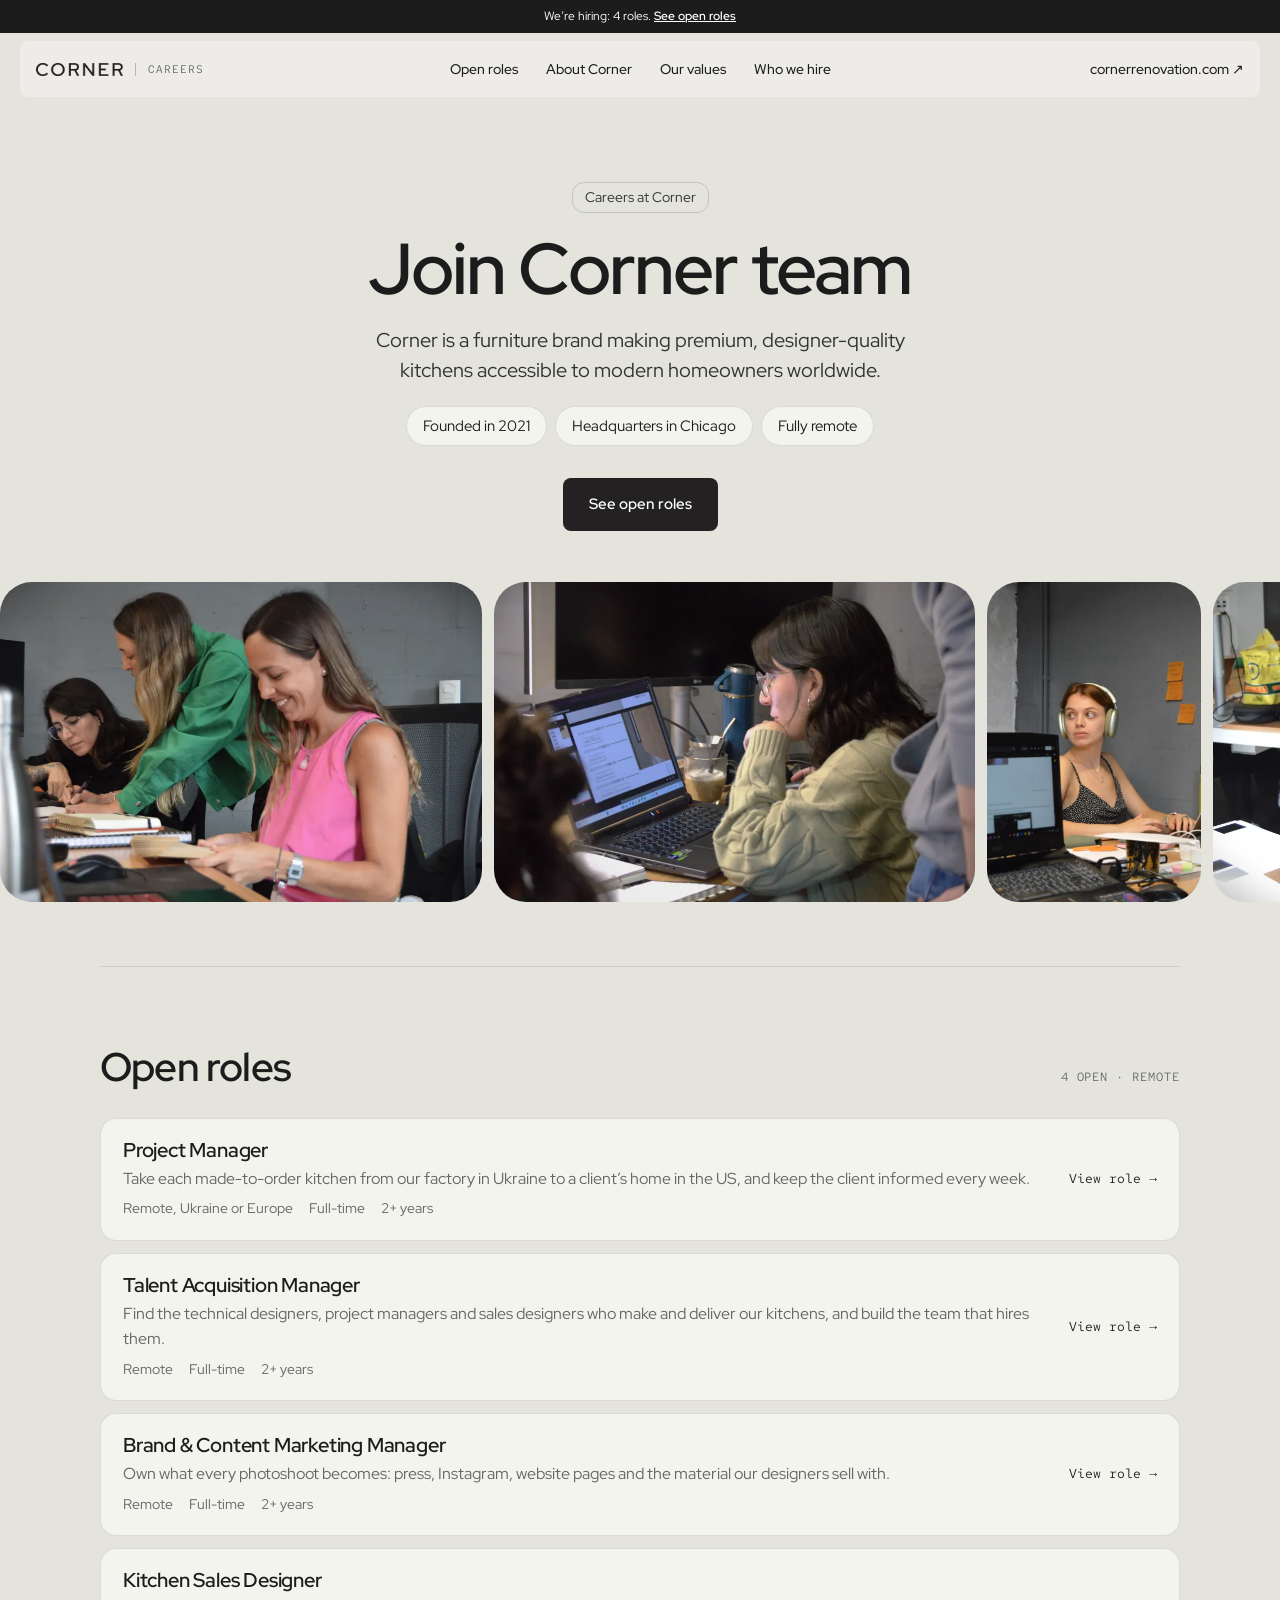
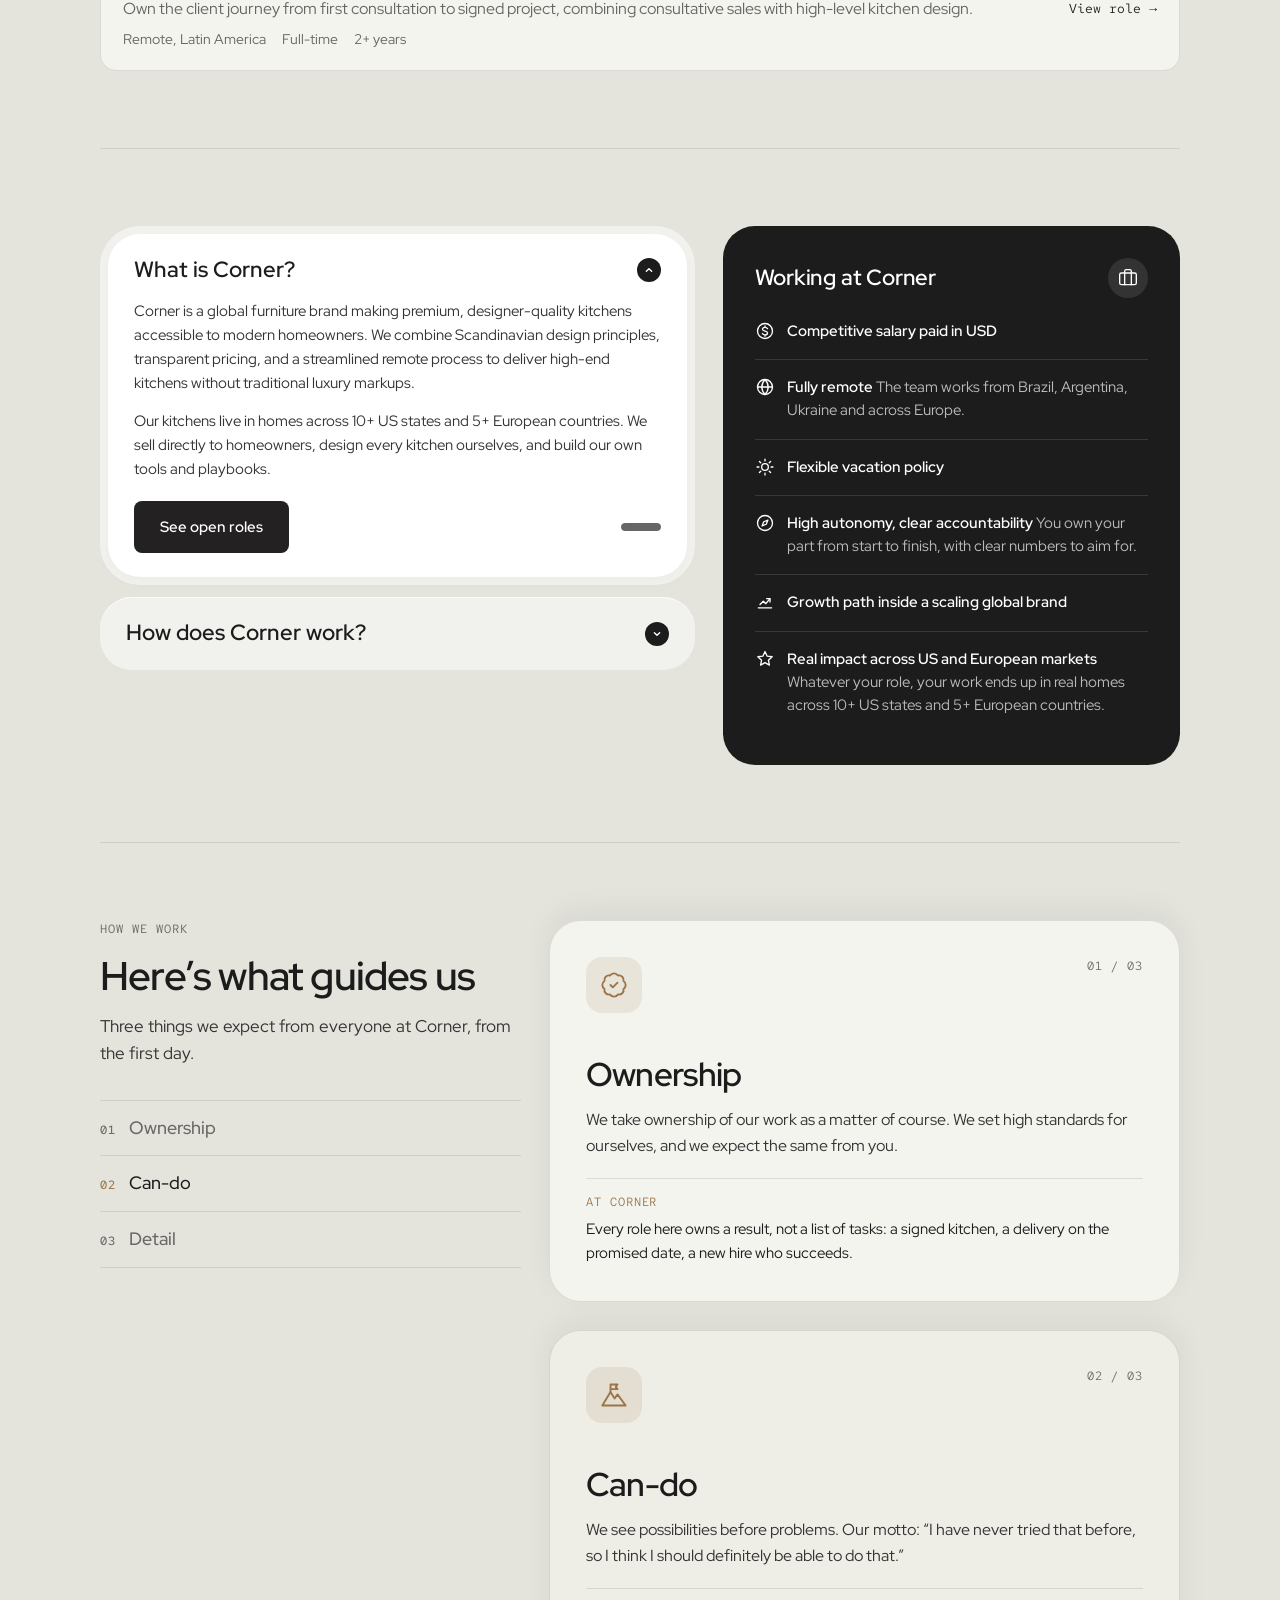
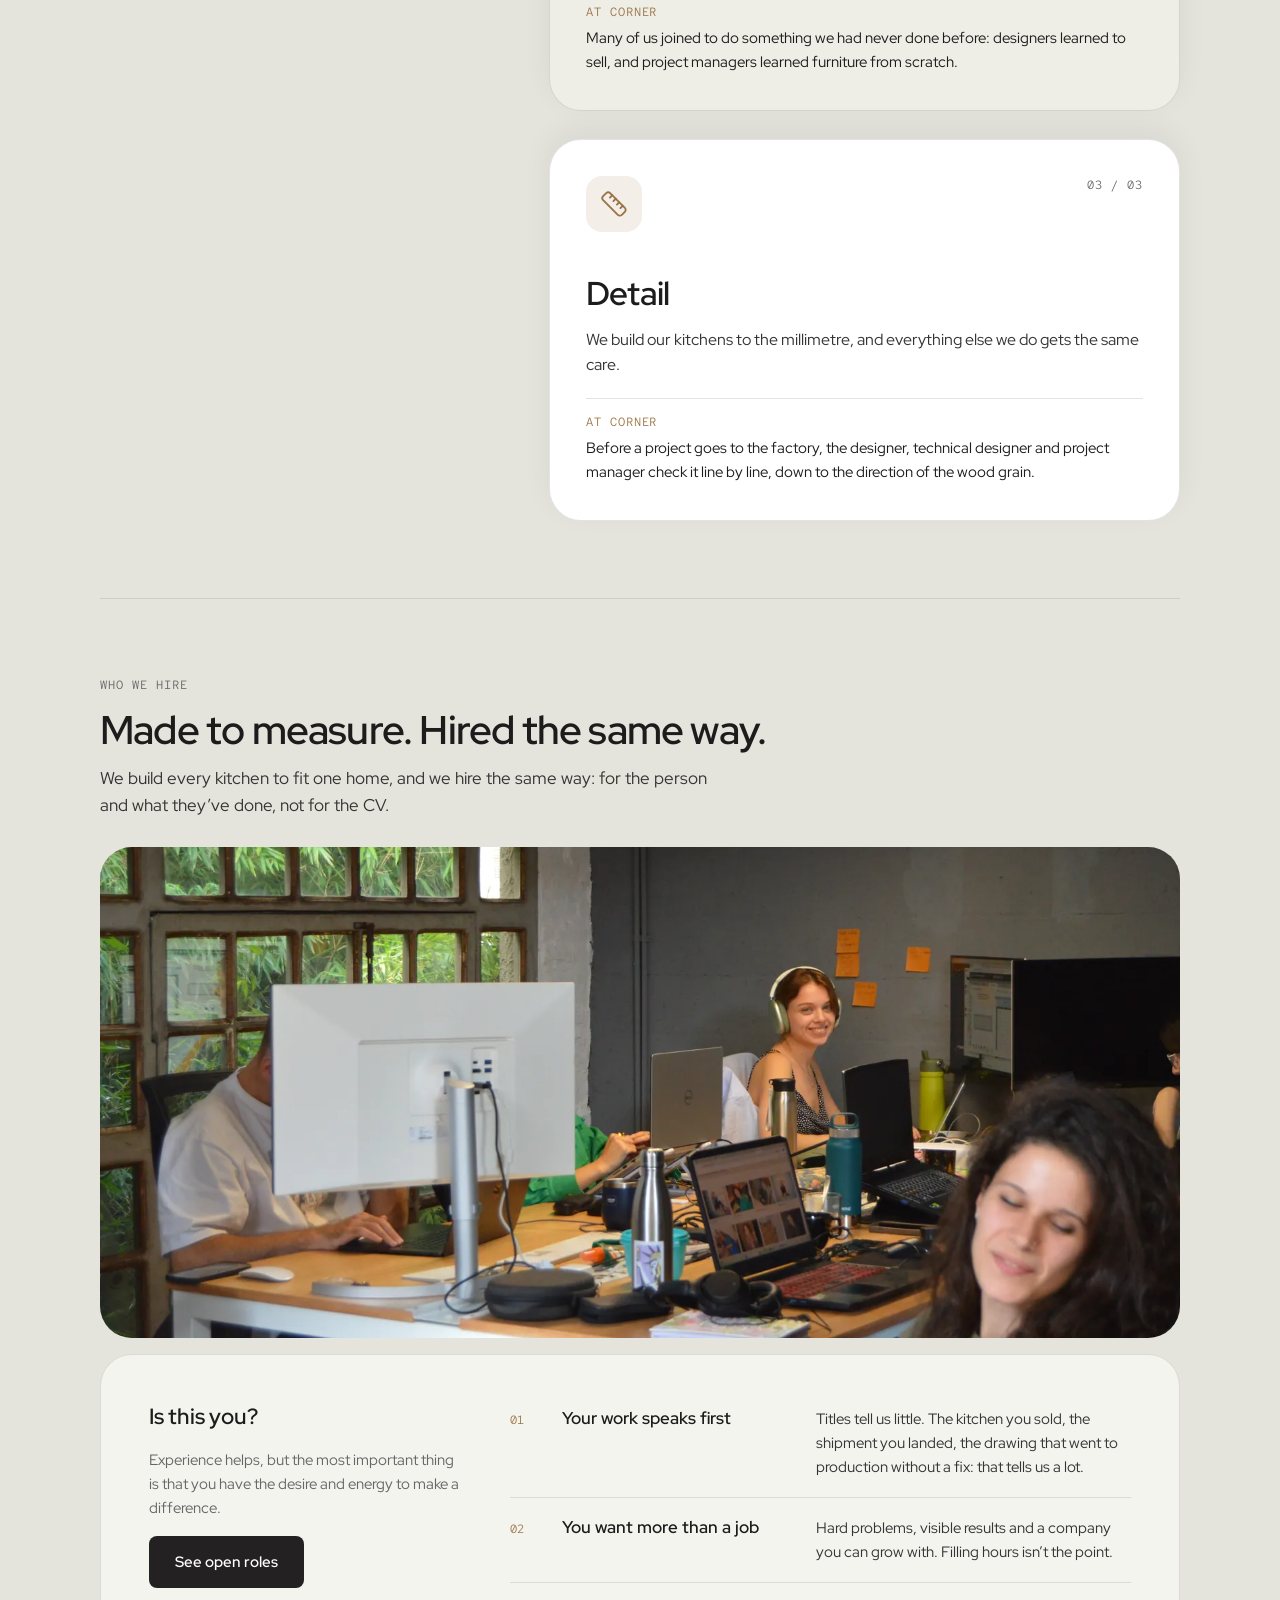
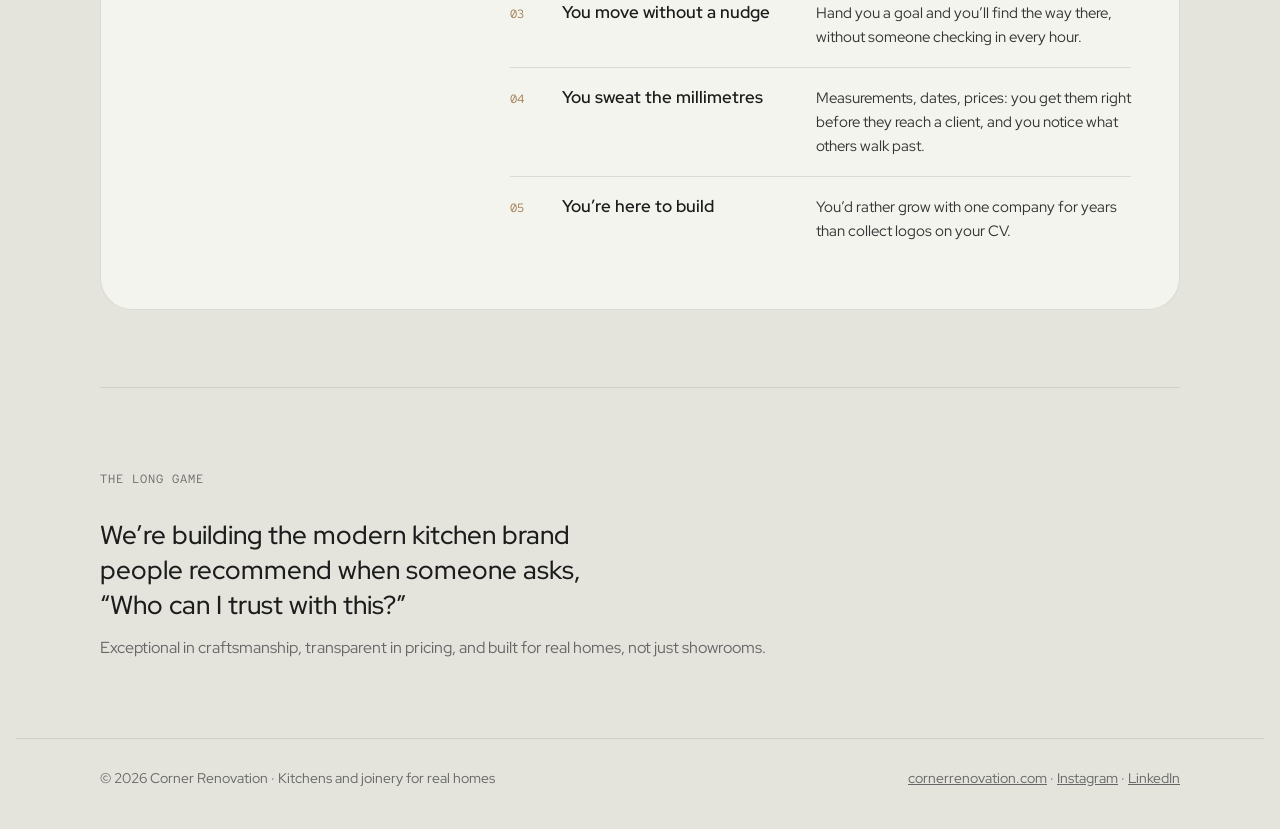
==== commit c577f238: "Hub: facts order, new Ownership and Can-do examples, flag-on-a-peak icon, clearer millimetres trait " ====
--- a/index.html
+++ b/index.html
@@ -23,7 +23,7 @@
   <span class="tag">Careers at Corner</span>
   <h1 id="introTitle">Join Corner team</h1>
   <p class="lede">Corner is a furniture brand making premium, designer-quality kitchens accessible to modern homeowners worldwide.</p>
-  <ul class="pills" aria-label="Corner at a glance"><li>Founded in 2021</li><li>Fully remote</li><li>Headquarters in Chicago</li></ul>
+  <ul class="pills" aria-label="Corner at a glance"><li>Founded in 2021</li><li>Headquarters in Chicago</li><li>Fully remote</li></ul>
   <div><a class="btn" href="#roles">See open roles</a></div>
 </section>
 <div class="strip" role="region" aria-label="Photos from the Corner studio"><div class="strip-track"><div class="strip-set"><figure><img src="img/photo-1-sm.webp?v=c111cb72" alt="Designers working together at the studio table" width="900" height="598" decoding="async"></figure><figure><img src="img/photo-2-sm.webp?v=a823c0f9" alt="A designer at her laptop in the studio" width="900" height="598" decoding="async"></figure><figure><img src="img/photo-3-sm.webp?v=4d0dc640" alt="A designer at her desk, headphones on" width="600" height="900" decoding="async"></figure><figure><img src="img/photo-4-sm.webp?v=ee778f25" alt="Reviewing a veneer sample fan at the desk" width="900" height="600" decoding="async"></figure><figure><img src="img/photo-5-sm.webp?v=046c57a0" alt="The Corner team in the garden outside the studio" width="900" height="600" decoding="async"></figure><figure><img src="img/photo-6-sm.webp?v=4126ecb6" alt="A team meeting in the studio’s glass room" width="900" height="598" decoding="async"></figure><figure><img src="img/photo-7-sm.webp?v=684ad0e1" alt="FENIX and veneer samples on the oak table" width="900" height="598" decoding="async"></figure><figure><img src="img/photo-8-sm.webp?v=2c232f88" alt="The garden outside the studio" width="900" height="598" decoding="async"></figure></div><div class="strip-set" aria-hidden="true"><figure><img src="img/photo-1-sm.webp?v=c111cb72" alt="" width="900" height="598" decoding="async"></figure><figure><img src="img/photo-2-sm.webp?v=a823c0f9" alt="" width="900" height="598" decoding="async"></figure><figure><img src="img/photo-3-sm.webp?v=4d0dc640" alt="" width="600" height="900" decoding="async"></figure><figure><img src="img/photo-4-sm.webp?v=ee778f25" alt="" width="900" height="600" decoding="async"></figure><figure><img src="img/photo-5-sm.webp?v=046c57a0" alt="" width="900" height="600" decoding="async"></figure><figure><img src="img/photo-6-sm.webp?v=4126ecb6" alt="" width="900" height="598" decoding="async"></figure><figure><img src="img/photo-7-sm.webp?v=684ad0e1" alt="" width="900" height="598" decoding="async"></figure><figure><img src="img/photo-8-sm.webp?v=2c232f88" alt="" width="900" height="598" decoding="async"></figure></div></div></div>
@@ -82,12 +82,12 @@
           <div class="vcard-top"><span class="vicon"><svg viewBox="0 0 24 24" aria-hidden="true"><path d="M3.85 8.62a4 4 0 0 1 4.78-4.77 4 4 0 0 1 6.74 0 4 4 0 0 1 4.78 4.78 4 4 0 0 1 0 6.74 4 4 0 0 1-4.77 4.78 4 4 0 0 1-6.75 0 4 4 0 0 1-4.78-4.77 4 4 0 0 1 0-6.76Z"/><path d="m9 12 2 2 4-4"/></svg></span><span class="vnum">01 / 03</span></div>
           <h3>Ownership</h3>
           <p class="vtext">We take ownership of our work as a matter of course. We set high standards for ourselves, and we expect the same from you.</p>
-          <p class="vproof"><span class="label">At Corner</span>When a delivery date slips, the client hears it from us first, together with the next step and the day of the next update.</p>
+          <p class="vproof"><span class="label">At Corner</span>Every role here owns a result, not a list of tasks: a signed kitchen, a delivery on the promised date, a new hire who succeeds.</p>
         </article><article class="vcard" id="v-cando" style="--i:1">
-          <div class="vcard-top"><span class="vicon"><svg viewBox="0 0 24 24" aria-hidden="true"><path d="M15 14c.2-1 .7-1.7 1.5-2.5 1-.9 1.5-2.2 1.5-3.5A6 6 0 0 0 6 8c0 1 .2 2.2 1.5 3.5.7.7 1.3 1.5 1.5 2.5"/><path d="M9 18h6M10 22h4"/></svg></span><span class="vnum">02 / 03</span></div>
+          <div class="vcard-top"><span class="vicon"><svg viewBox="0 0 24 24" aria-hidden="true"><path d="M2 21 9 9.5l3.5 5.5 2.5-3.5L22 21Z"/><path d="M9 9.5V3h6l-1.5 2L15 7H9"/></svg></span><span class="vnum">02 / 03</span></div>
           <h3>Can-do</h3>
           <p class="vtext">We see possibilities before problems. Our motto: “I have never tried that before, so I think I should definitely be able to do that.”</p>
-          <p class="vproof"><span class="label">At Corner</span>We build our own tools and playbooks, and we test a new idea in weeks, not quarters.</p>
+          <p class="vproof"><span class="label">At Corner</span>Many of us joined to do something we had never done before: designers learned to sell, and project managers learned furniture from scratch.</p>
         </article><article class="vcard" id="v-detail" style="--i:2">
           <div class="vcard-top"><span class="vicon"><svg viewBox="0 0 24 24" aria-hidden="true"><path d="M21.3 15.3a2.4 2.4 0 0 1 0 3.4l-2.6 2.6a2.4 2.4 0 0 1-3.4 0L2.7 8.7a2.41 2.41 0 0 1 0-3.4l2.6-2.6a2.41 2.41 0 0 1 3.4 0Z"/><path d="m14.5 12.5 2-2M11.5 9.5l2-2M8.5 6.5l2-2M17.5 15.5l2-2"/></svg></span><span class="vnum">03 / 03</span></div>
           <h3>Detail</h3>
@@ -110,7 +110,7 @@
           <p class="muted">Experience helps, but the most important thing is that you have the desire and energy to make a difference.</p>
           <div><a class="btn" href="#roles">See open roles</a></div>
         </div>
-        <ol class="traits"><li><span class="tnum">01</span><h4>Your work speaks first</h4><p>Titles tell us little. The kitchen you sold, the shipment you landed, the drawing that went to production without a fix: that tells us a lot.</p></li><li><span class="tnum">02</span><h4>You want more than a job</h4><p>Hard problems, visible results and a company you can grow with. Filling hours isn’t the point.</p></li><li><span class="tnum">03</span><h4>You move without a nudge</h4><p>Hand you a goal and you’ll find the way there, without someone checking in every hour.</p></li><li><span class="tnum">04</span><h4>You sweat the millimetres</h4><p>You check before you promise, and you notice what others walk past.</p></li><li><span class="tnum">05</span><h4>You’re here to build</h4><p>You’d rather grow with one company for years than collect logos on your CV.</p></li></ol>
+        <ol class="traits"><li><span class="tnum">01</span><h4>Your work speaks first</h4><p>Titles tell us little. The kitchen you sold, the shipment you landed, the drawing that went to production without a fix: that tells us a lot.</p></li><li><span class="tnum">02</span><h4>You want more than a job</h4><p>Hard problems, visible results and a company you can grow with. Filling hours isn’t the point.</p></li><li><span class="tnum">03</span><h4>You move without a nudge</h4><p>Hand you a goal and you’ll find the way there, without someone checking in every hour.</p></li><li><span class="tnum">04</span><h4>You sweat the millimetres</h4><p>Measurements, dates, prices: you get them right before they reach a client, and you notice what others walk past.</p></li><li><span class="tnum">05</span><h4>You’re here to build</h4><p>You’d rather grow with one company for years than collect logos on your CV.</p></li></ol>
       </div>
     </div>
   </section>
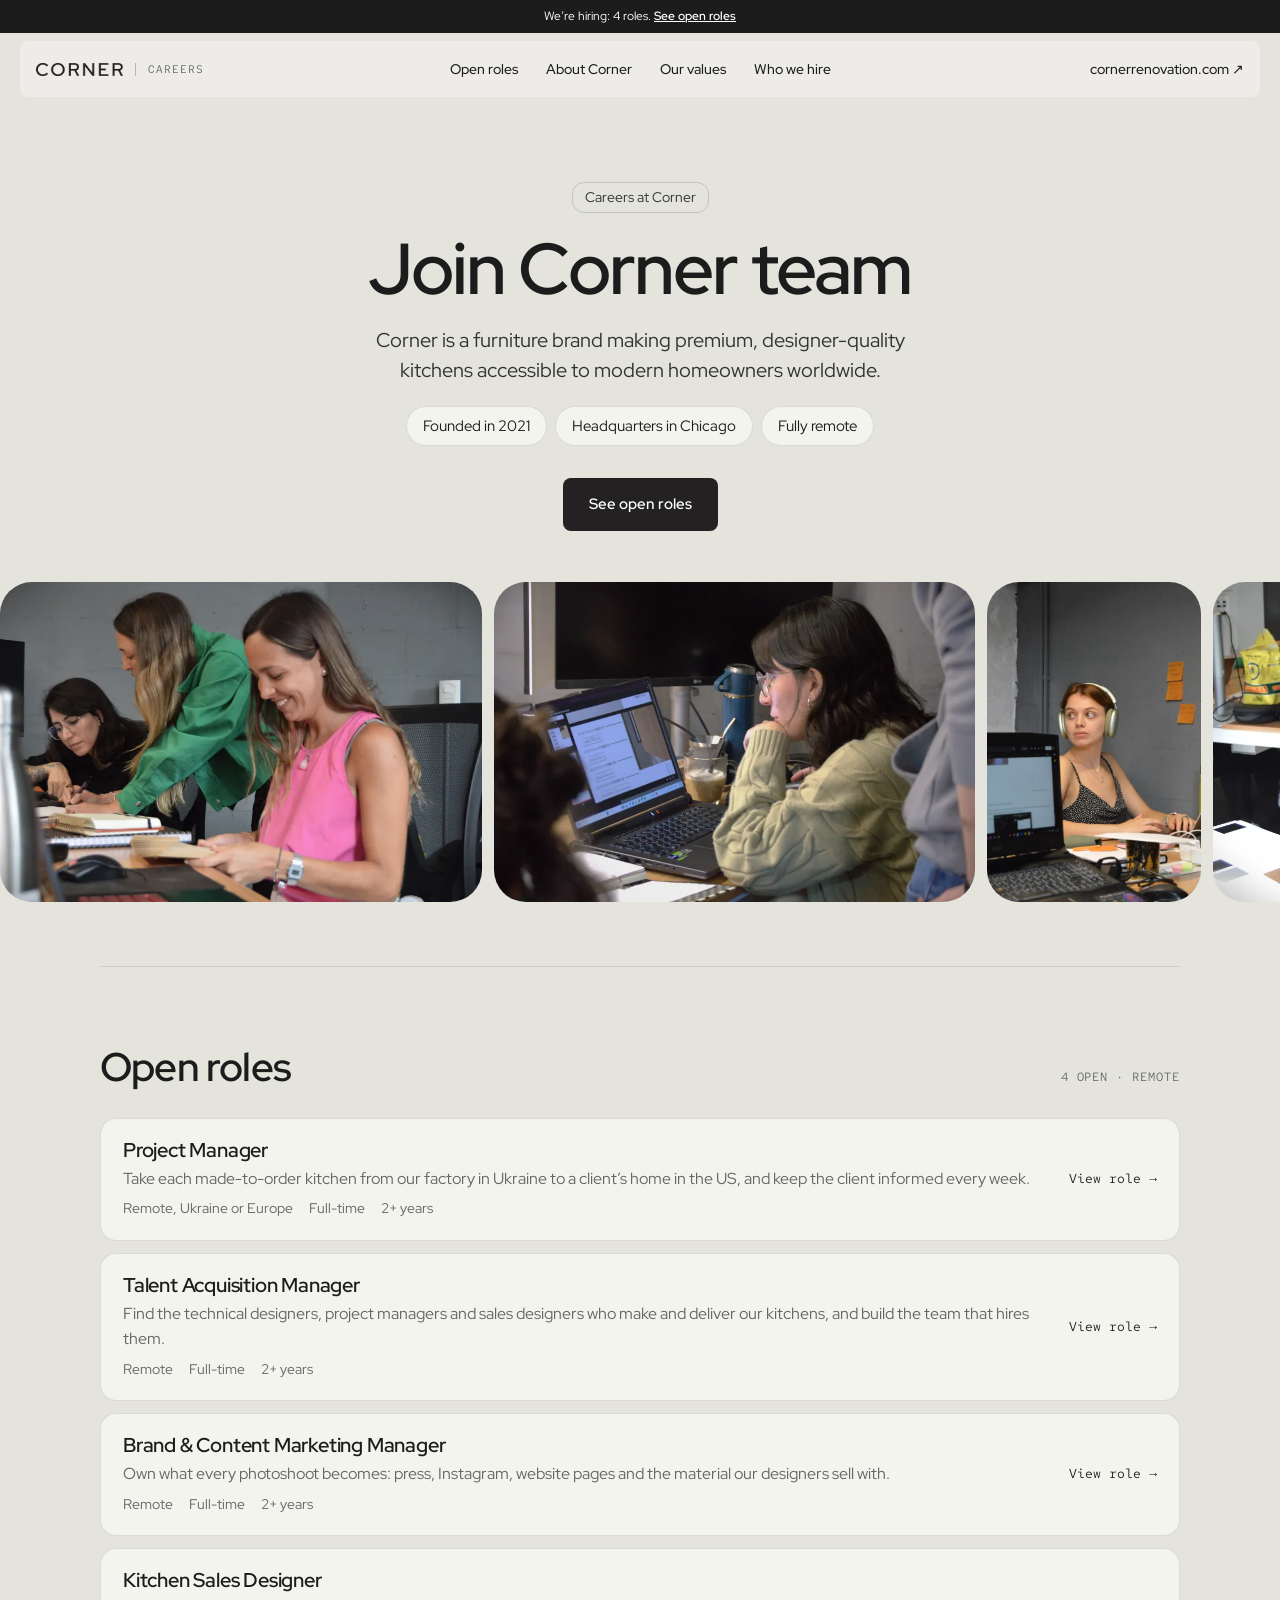
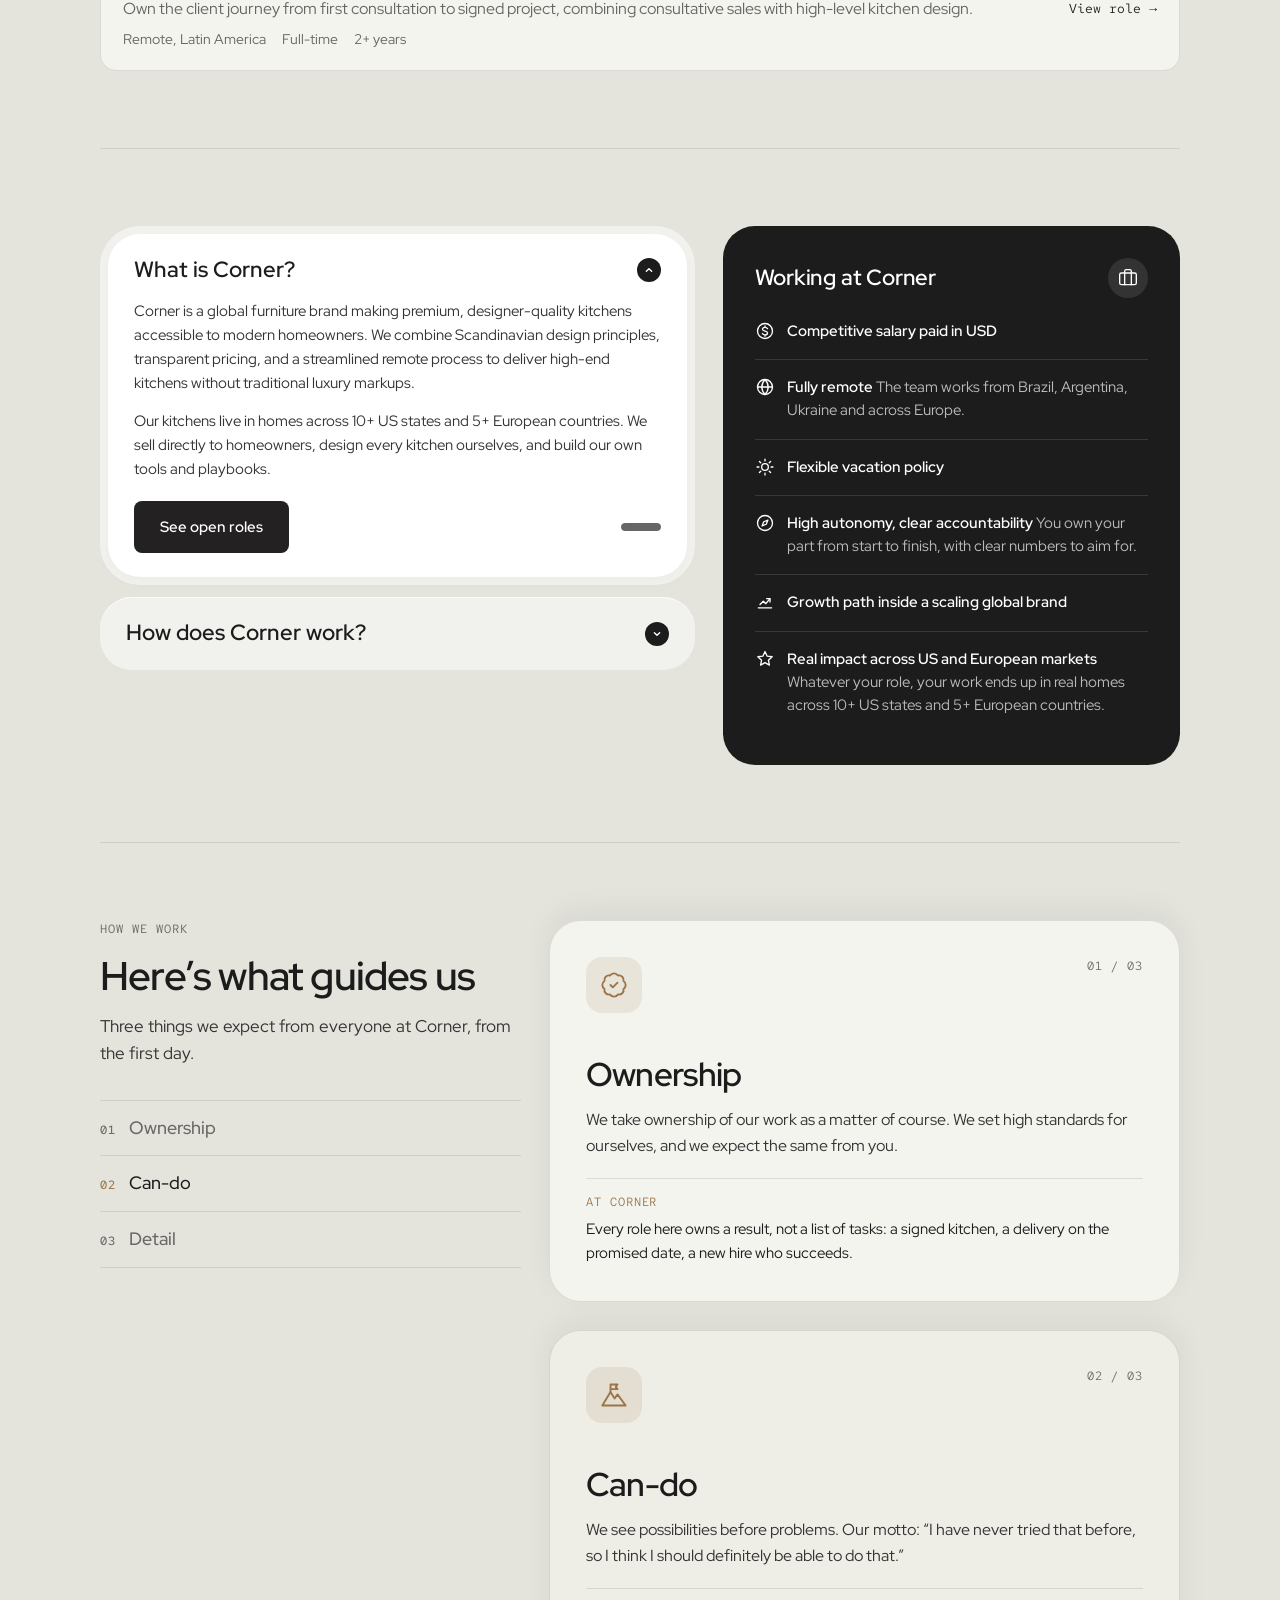
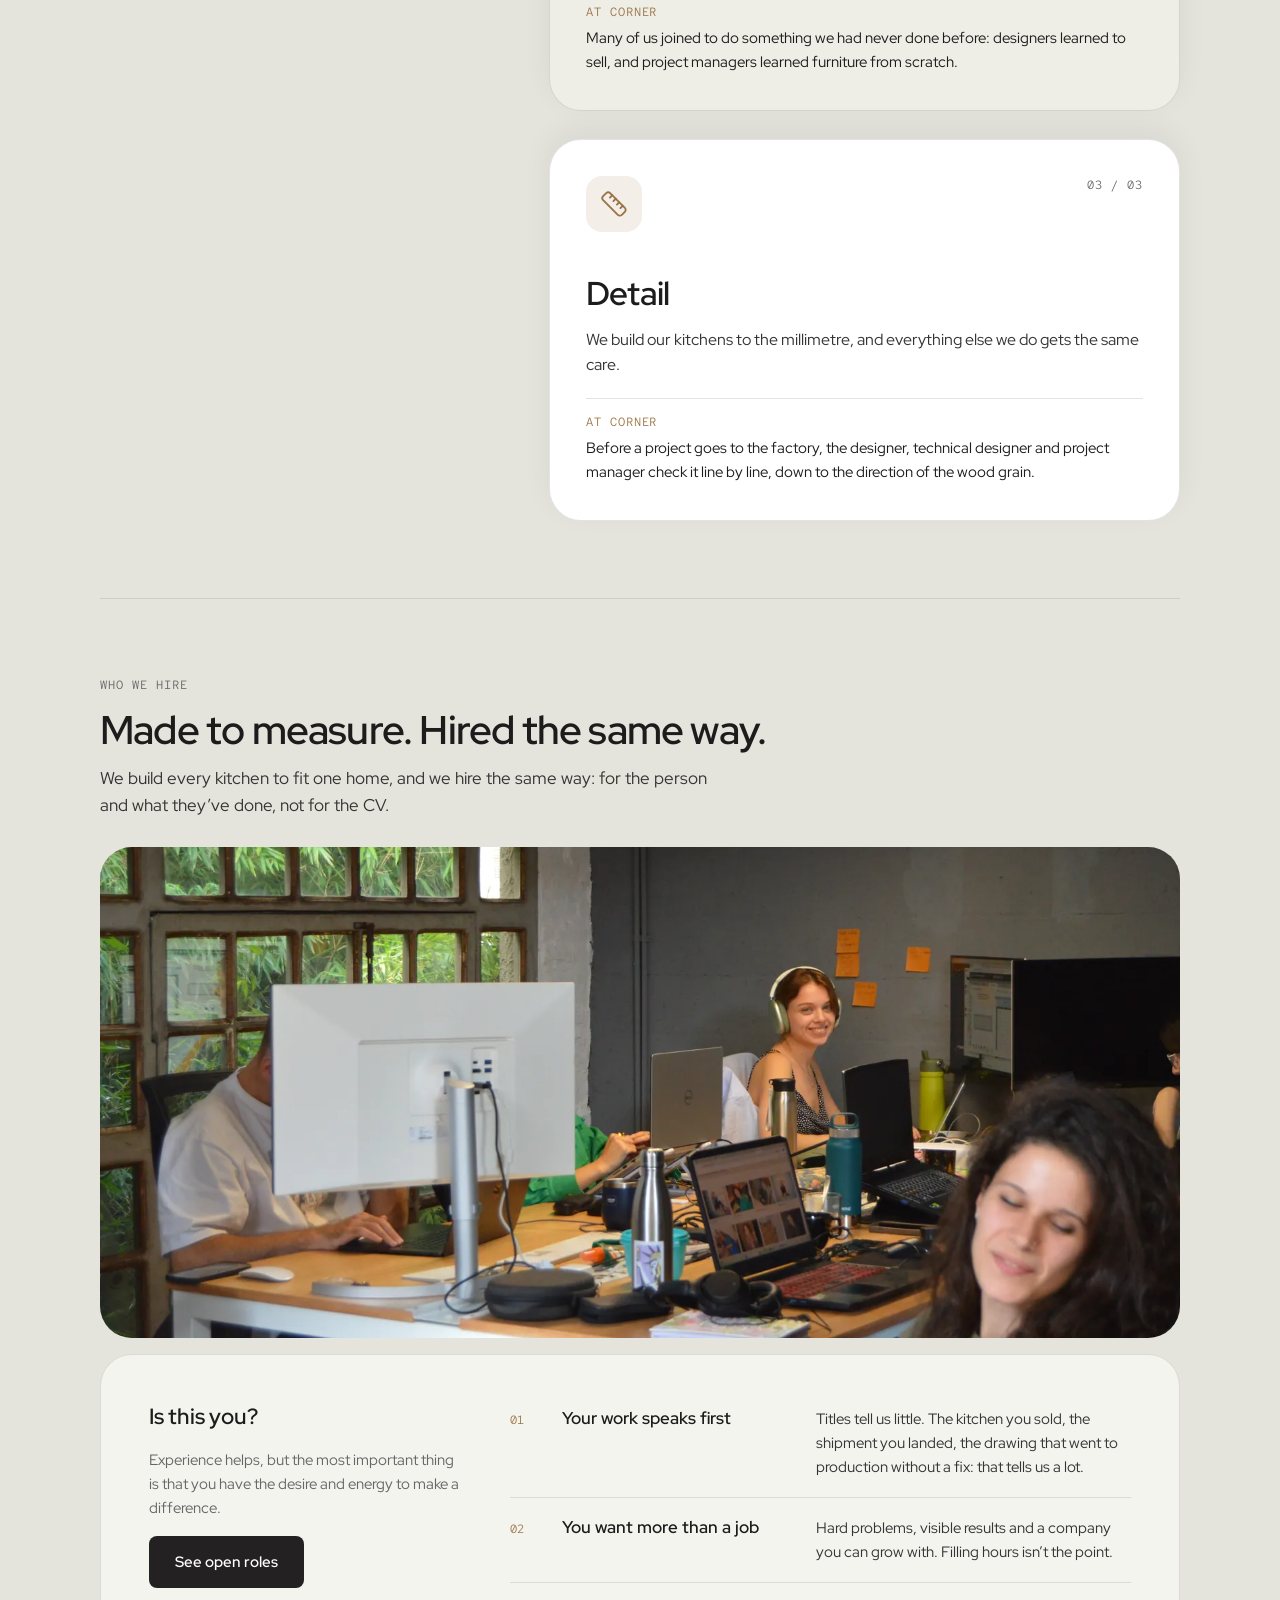
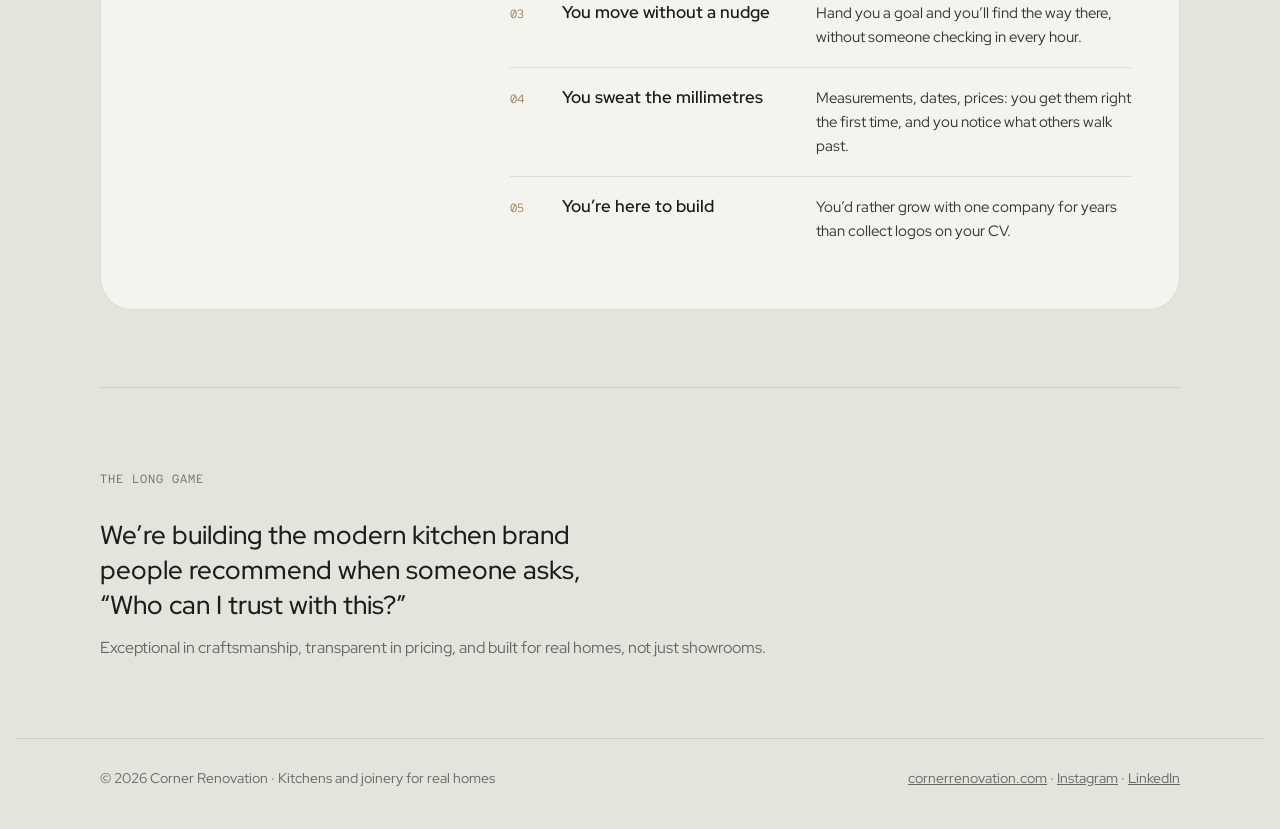
==== commit 194eae32: "Hub: clearer millimetres trait Co-Authored-By: Claude Opus 5.5 <noreply@anthropic.com>" ====
--- a/index.html
+++ b/index.html
@@ -110,7 +110,7 @@
           <p class="muted">Experience helps, but the most important thing is that you have the desire and energy to make a difference.</p>
           <div><a class="btn" href="#roles">See open roles</a></div>
         </div>
-        <ol class="traits"><li><span class="tnum">01</span><h4>Your work speaks first</h4><p>Titles tell us little. The kitchen you sold, the shipment you landed, the drawing that went to production without a fix: that tells us a lot.</p></li><li><span class="tnum">02</span><h4>You want more than a job</h4><p>Hard problems, visible results and a company you can grow with. Filling hours isn’t the point.</p></li><li><span class="tnum">03</span><h4>You move without a nudge</h4><p>Hand you a goal and you’ll find the way there, without someone checking in every hour.</p></li><li><span class="tnum">04</span><h4>You sweat the millimetres</h4><p>Measurements, dates, prices: you get them right before they reach a client, and you notice what others walk past.</p></li><li><span class="tnum">05</span><h4>You’re here to build</h4><p>You’d rather grow with one company for years than collect logos on your CV.</p></li></ol>
+        <ol class="traits"><li><span class="tnum">01</span><h4>Your work speaks first</h4><p>Titles tell us little. The kitchen you sold, the shipment you landed, the drawing that went to production without a fix: that tells us a lot.</p></li><li><span class="tnum">02</span><h4>You want more than a job</h4><p>Hard problems, visible results and a company you can grow with. Filling hours isn’t the point.</p></li><li><span class="tnum">03</span><h4>You move without a nudge</h4><p>Hand you a goal and you’ll find the way there, without someone checking in every hour.</p></li><li><span class="tnum">04</span><h4>You sweat the millimetres</h4><p>Measurements, dates, prices: you get them right the first time, and you notice what others walk past.</p></li><li><span class="tnum">05</span><h4>You’re here to build</h4><p>You’d rather grow with one company for years than collect logos on your CV.</p></li></ol>
       </div>
     </div>
   </section>
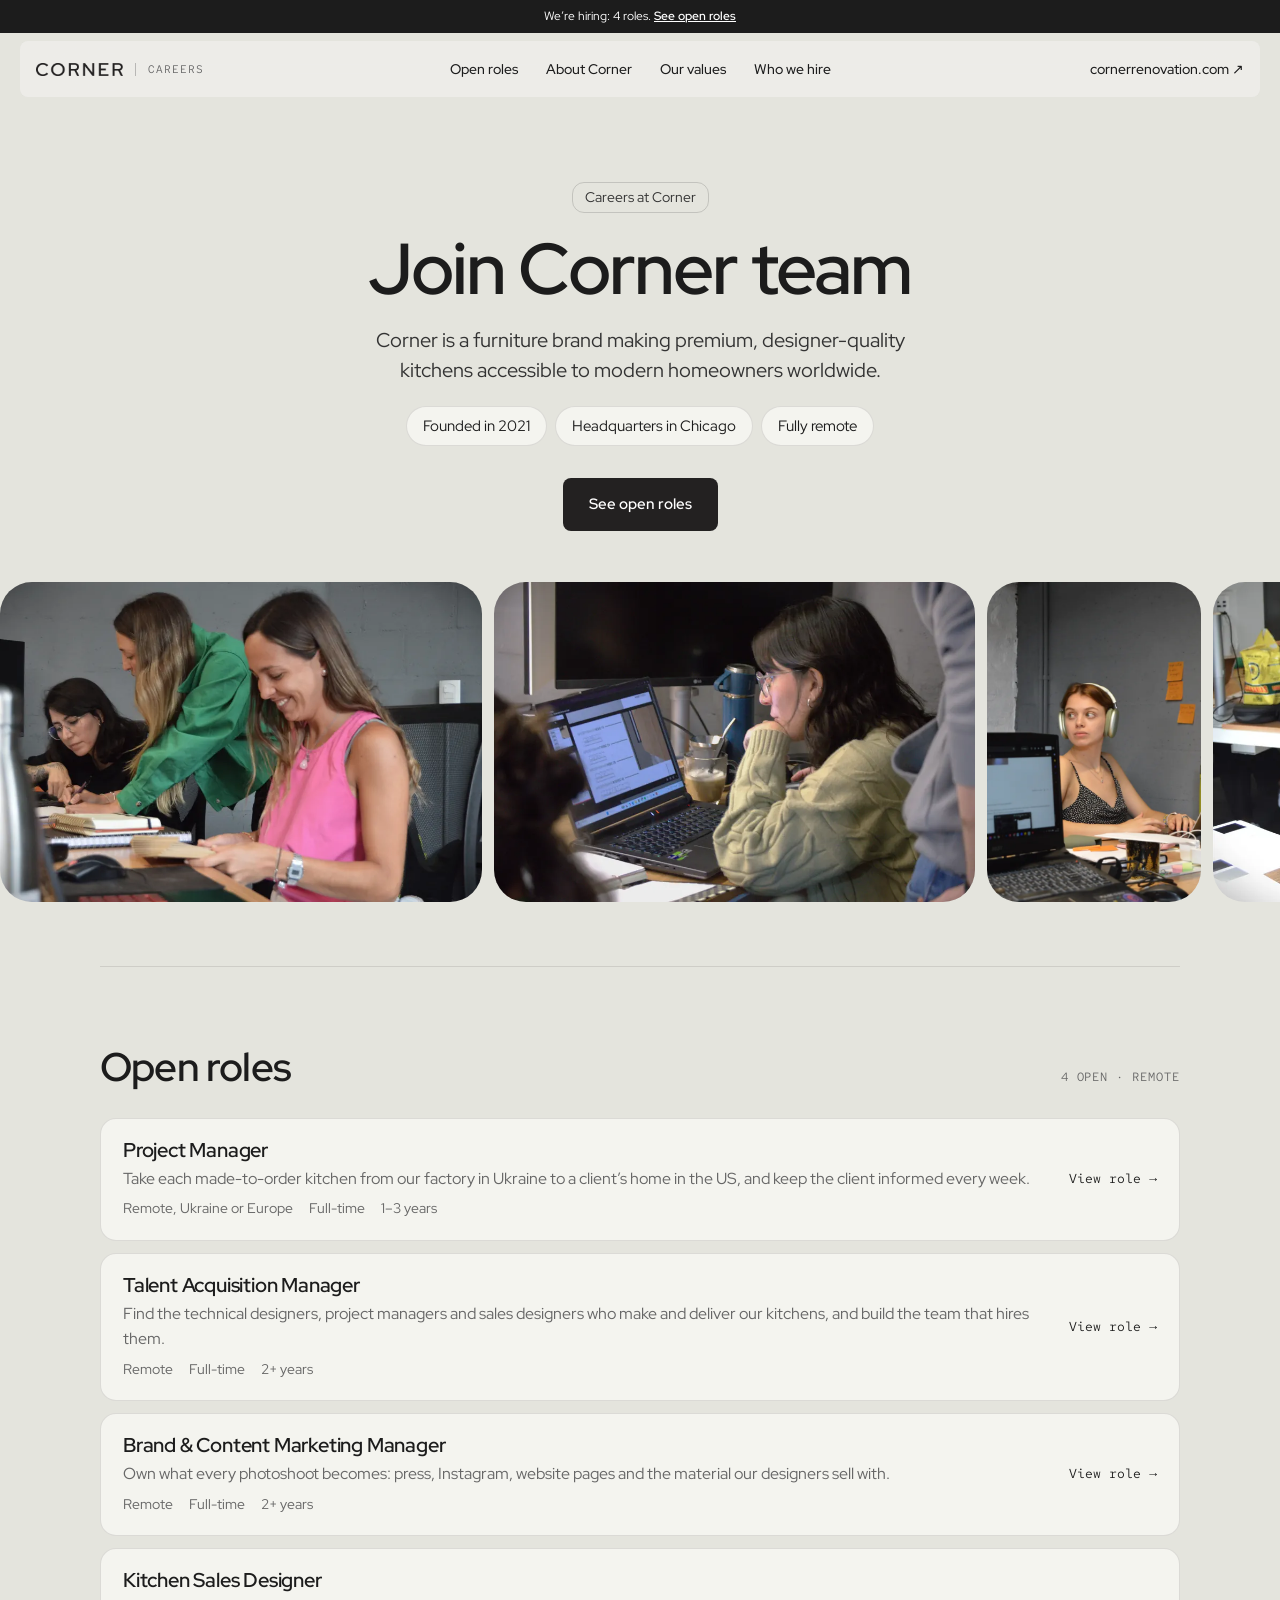
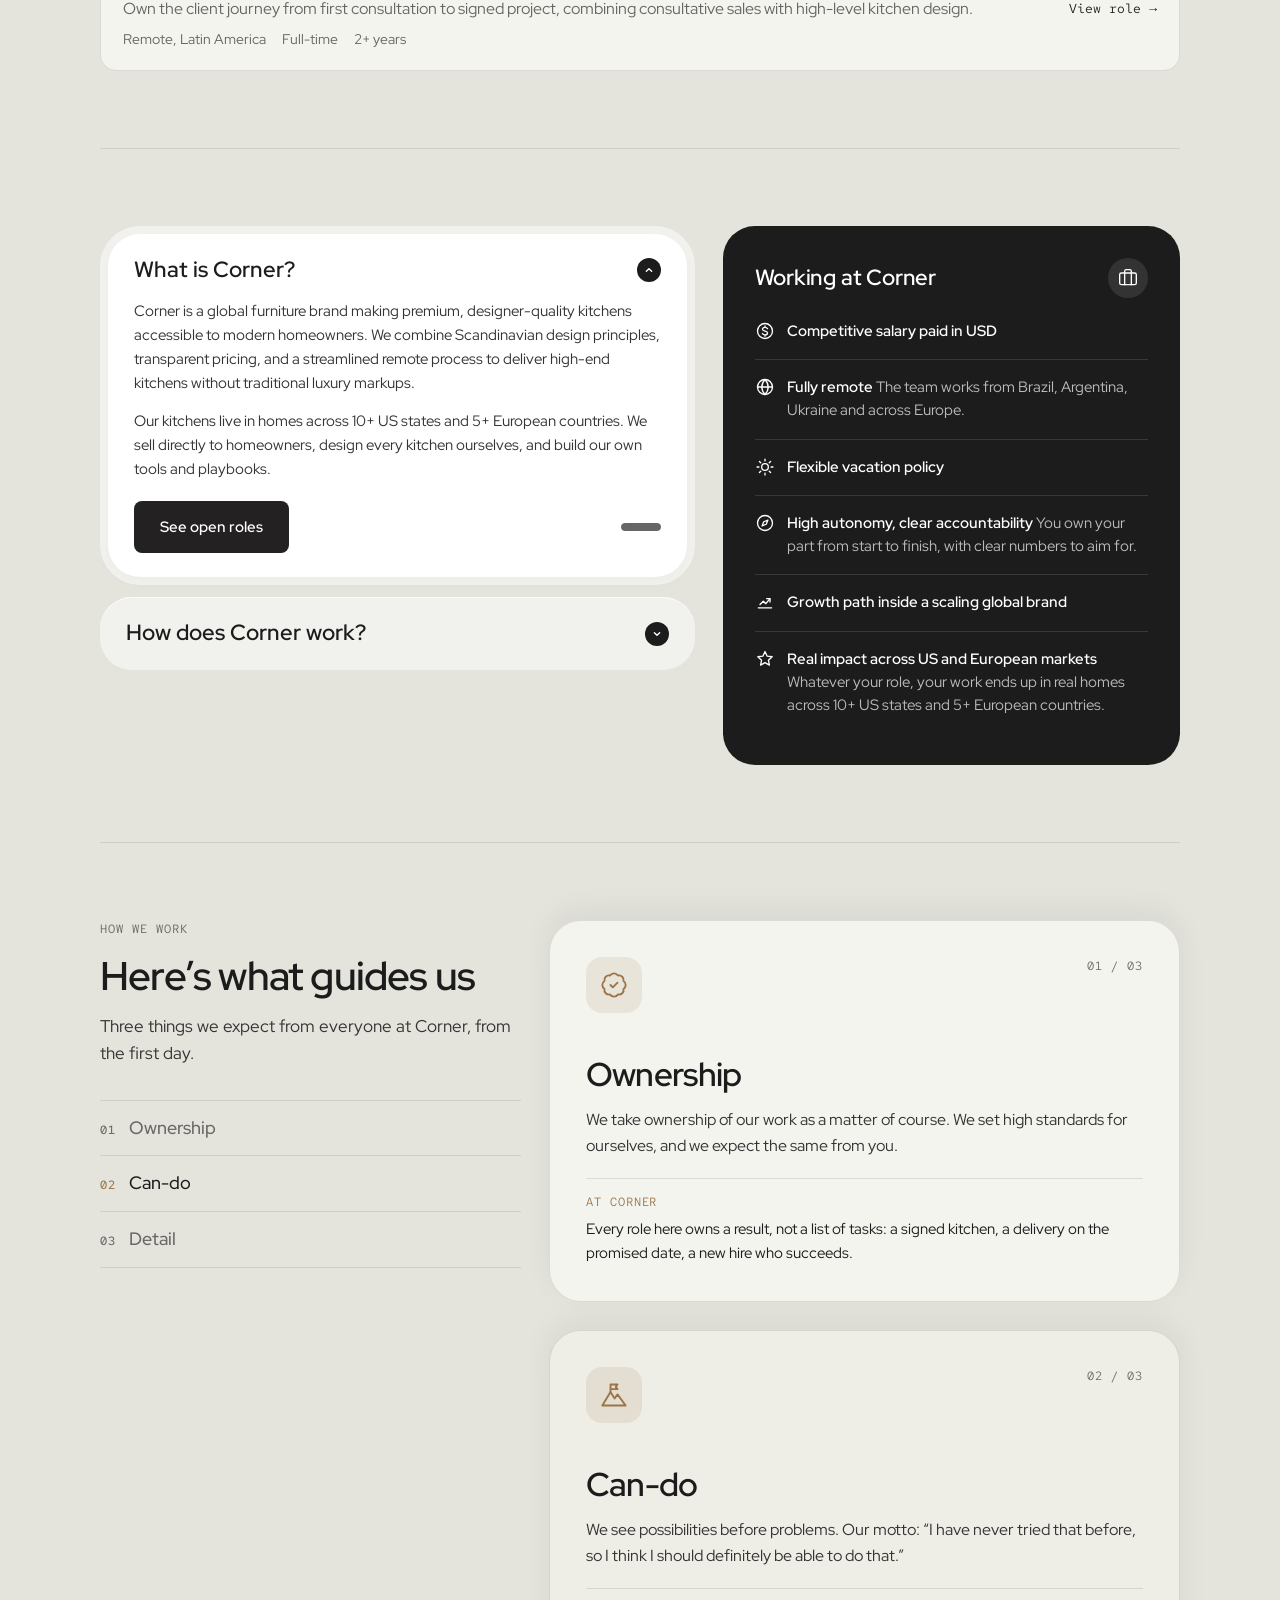
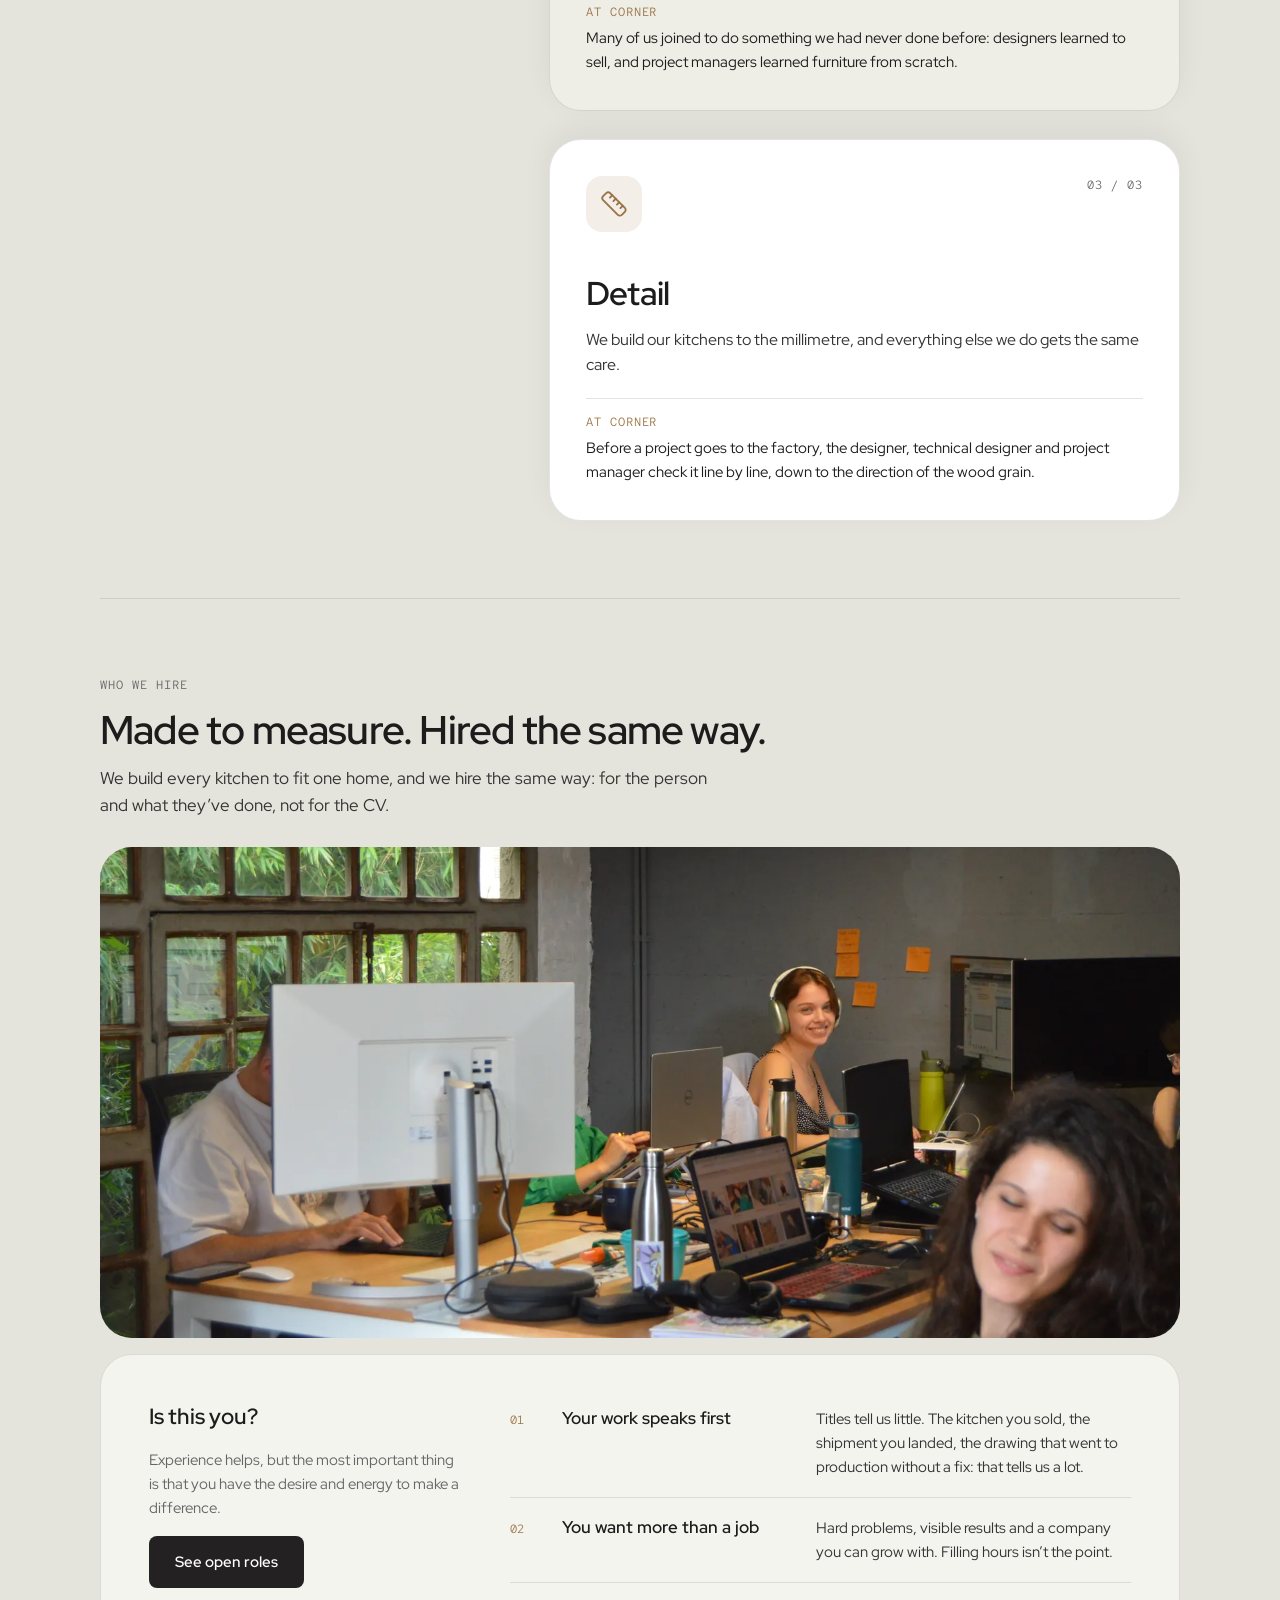
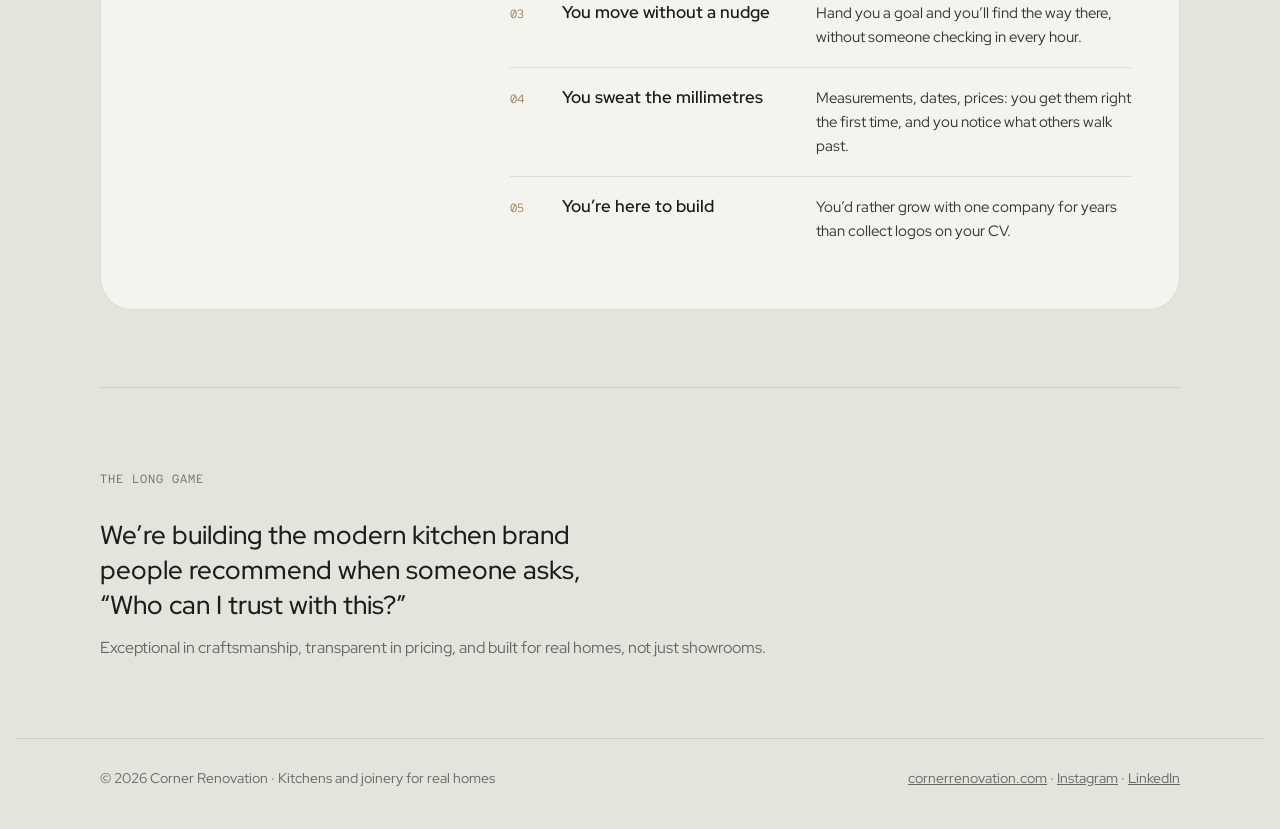
==== commit e1609241: "PM page: Yuliia's edits (1–3 years, fluent Ukrainian, B2+, long-term hours); form: required shipment" ====
--- a/index.html
+++ b/index.html
@@ -11,7 +11,7 @@
 <meta name="twitter:card" content="summary_large_image">
 <link rel="icon" href="img/favicon.png">
 <link rel="preconnect" href="https://fonts.googleapis.com"><link rel="preconnect" href="https://fonts.gstatic.com" crossorigin><link rel="stylesheet" href="https://fonts.googleapis.com/css2?family=Red+Hat+Display:wght@400;500;600;700&family=Red+Hat+Mono:wght@400;500&display=swap">
-<link rel="stylesheet" href="assets/style.css?v=9cb587ba">
+<link rel="stylesheet" href="assets/style.css?v=789bc2f1">
 </head>
 <body><div class="promo"><span class="long">We’re hiring: 4 roles.</span><span class="short">We’re hiring.</span> <a href="#roles">See open roles</a></div>
 <header class="nav">
@@ -33,7 +33,7 @@
     <div style="display:flex;flex-wrap:wrap;justify-content:space-between;align-items:baseline;gap:8px"><h2 class="big">Open roles</h2><span class="label">4 open · remote</span></div>
     <div class="jobs"><a class="job" href="jobs/project-manager/">
   <div><h3>Project Manager</h3><p class="muted" style="margin-top:4px">Take each made-to-order kitchen from our factory in Ukraine to a client’s home in the US, and keep the client informed every week.</p>
-  <div class="meta"><span>Remote, Ukraine or Europe</span><span>Full-time</span><span>2+ years</span></div></div>
+  <div class="meta"><span>Remote, Ukraine or Europe</span><span>Full-time</span><span>1–3 years</span></div></div>
   <span class="go">View role →</span></a><a class="job" href="jobs/talent-acquisition-manager/">
   <div><h3>Talent Acquisition Manager</h3><p class="muted" style="margin-top:4px">Find the technical designers, project managers and sales designers who make and deliver our kitchens, and build the team that hires them.</p>
   <div class="meta"><span>Remote</span><span>Full-time</span><span>2+ years</span></div></div>
--- a/assets/style.css
+++ b/assets/style.css
@@ -235,6 +235,11 @@
 .field .hint a{color:var(--ink);text-decoration:underline;text-underline-offset:2px}
 .field.bad input,.field.bad select,.field.bad textarea,.field.bad .drop{border-color:var(--err)}
 .field .msg{font-size:13px;color:var(--err);min-height:0}
+.field .label{font-size:14px;font-weight:600;color:var(--ink)}
+.choices{display:flex;gap:24px;flex-wrap:wrap}
+.choices label{display:flex;align-items:center;gap:8px;font-weight:400;font-size:15px;cursor:pointer}
+.field .choices input{width:18px;height:18px;padding:0;margin:0;accent-color:var(--ink)}
+.field.bad .choices{color:var(--err)}
 .drop{position:relative;border:1px dashed var(--bg-3);border-radius:var(--r-md);background:var(--white);padding:16px;display:flex;align-items:center;gap:12px;min-height:3rem;cursor:pointer}
 .drop input{position:absolute;inset:0;opacity:0;cursor:pointer;height:100%}
 .drop.has{border-style:solid;border-color:var(--ink)}
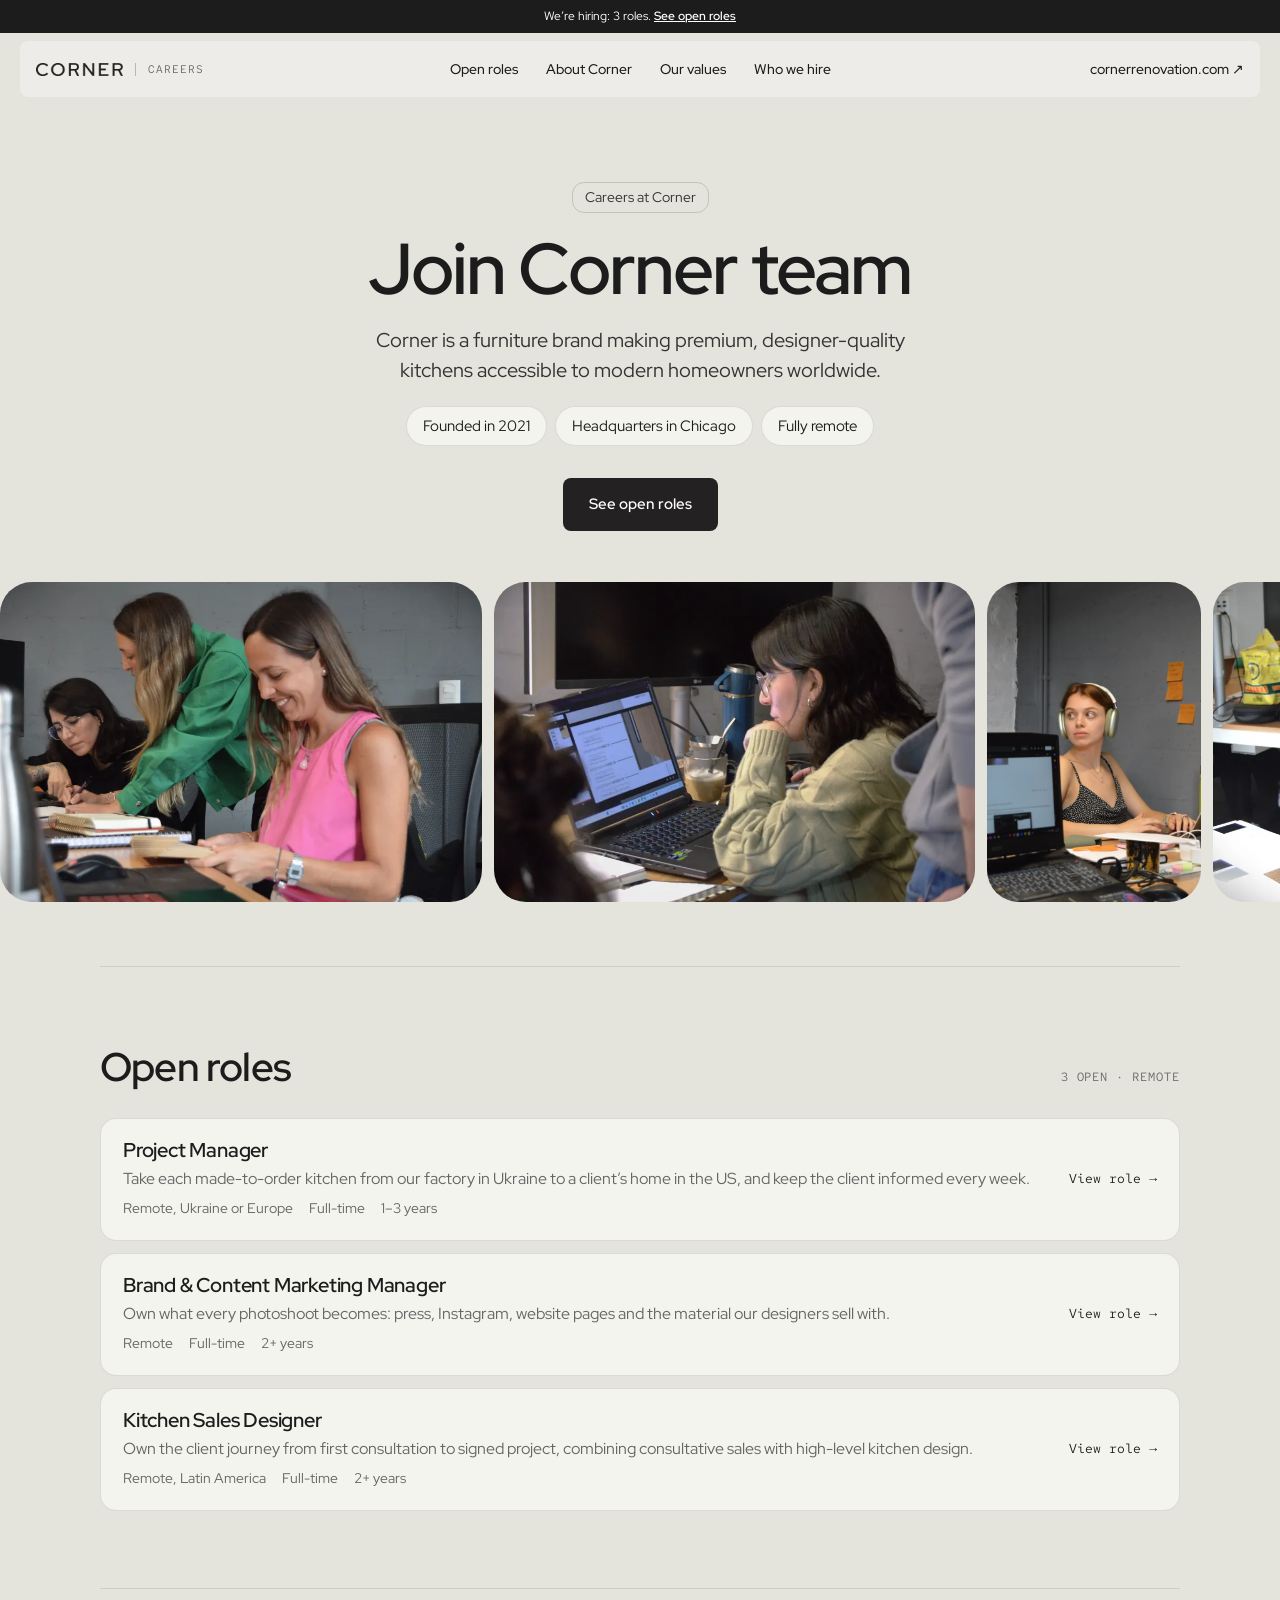
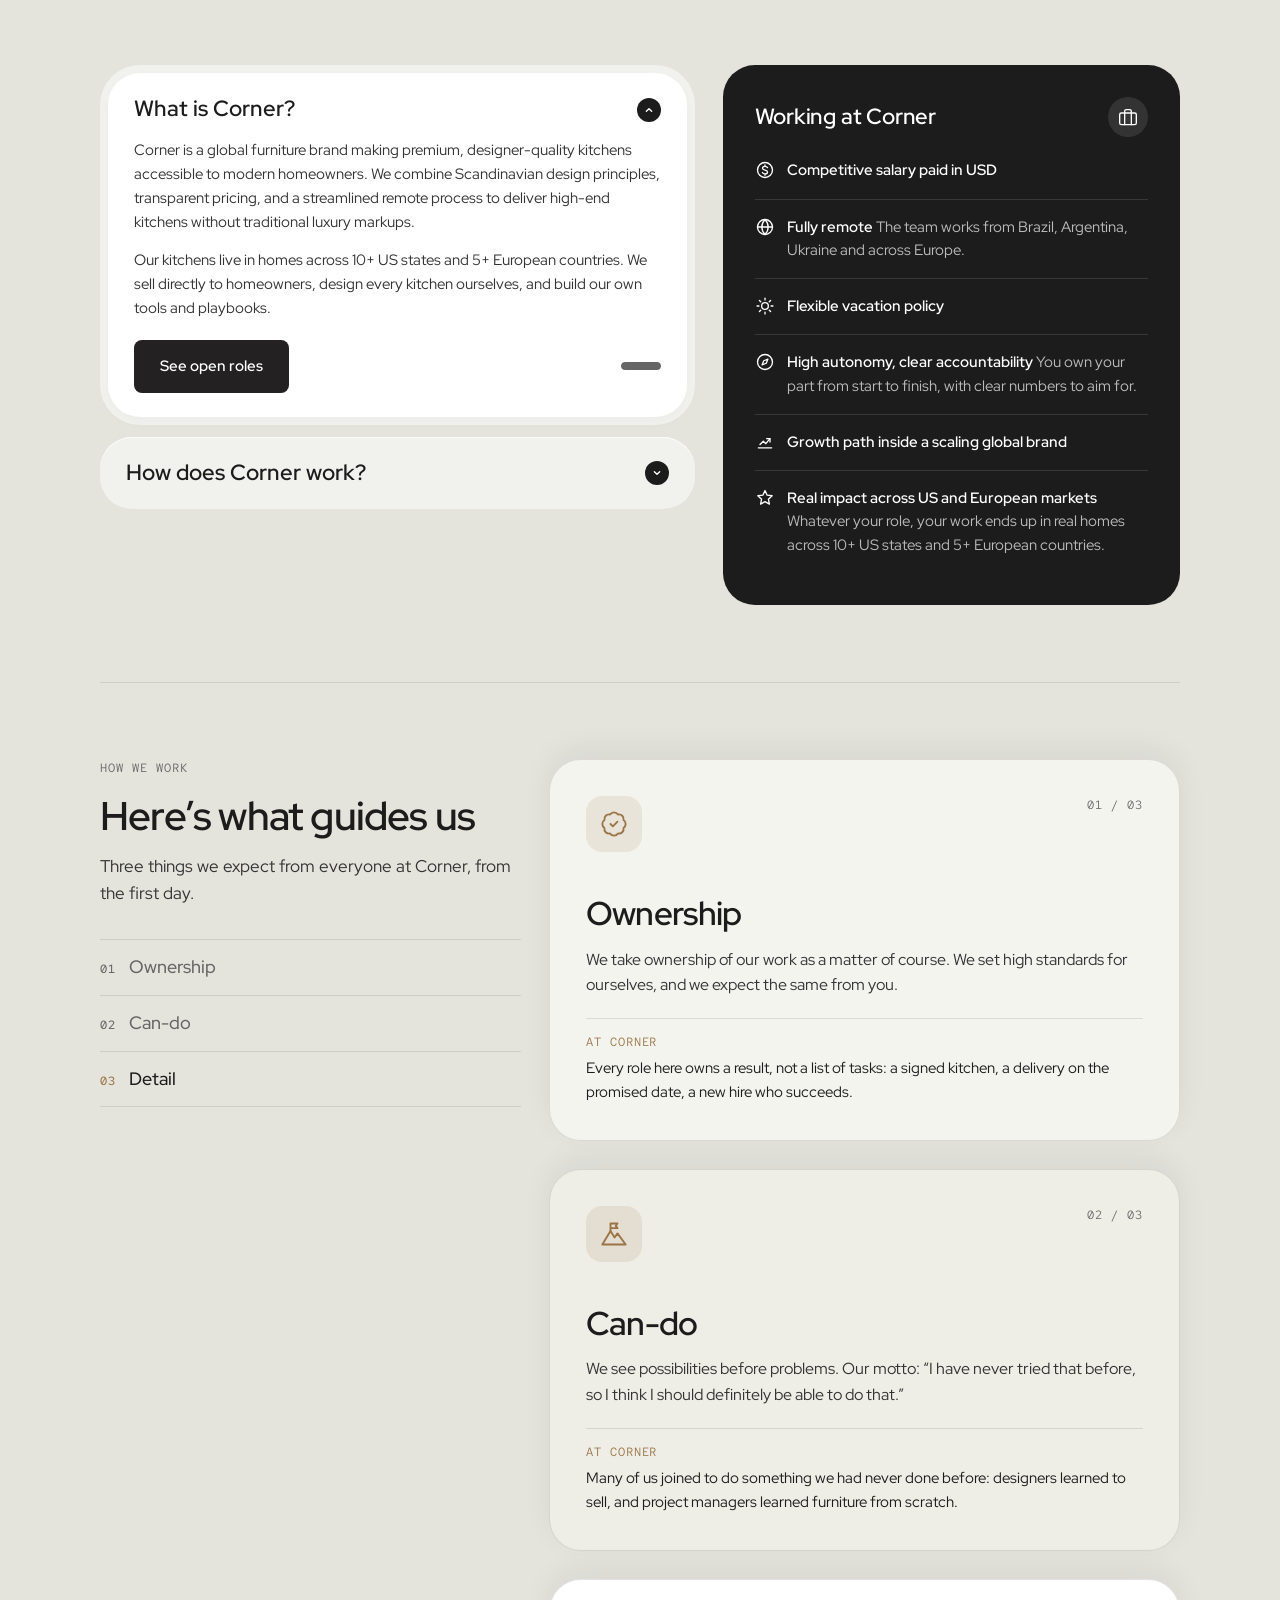
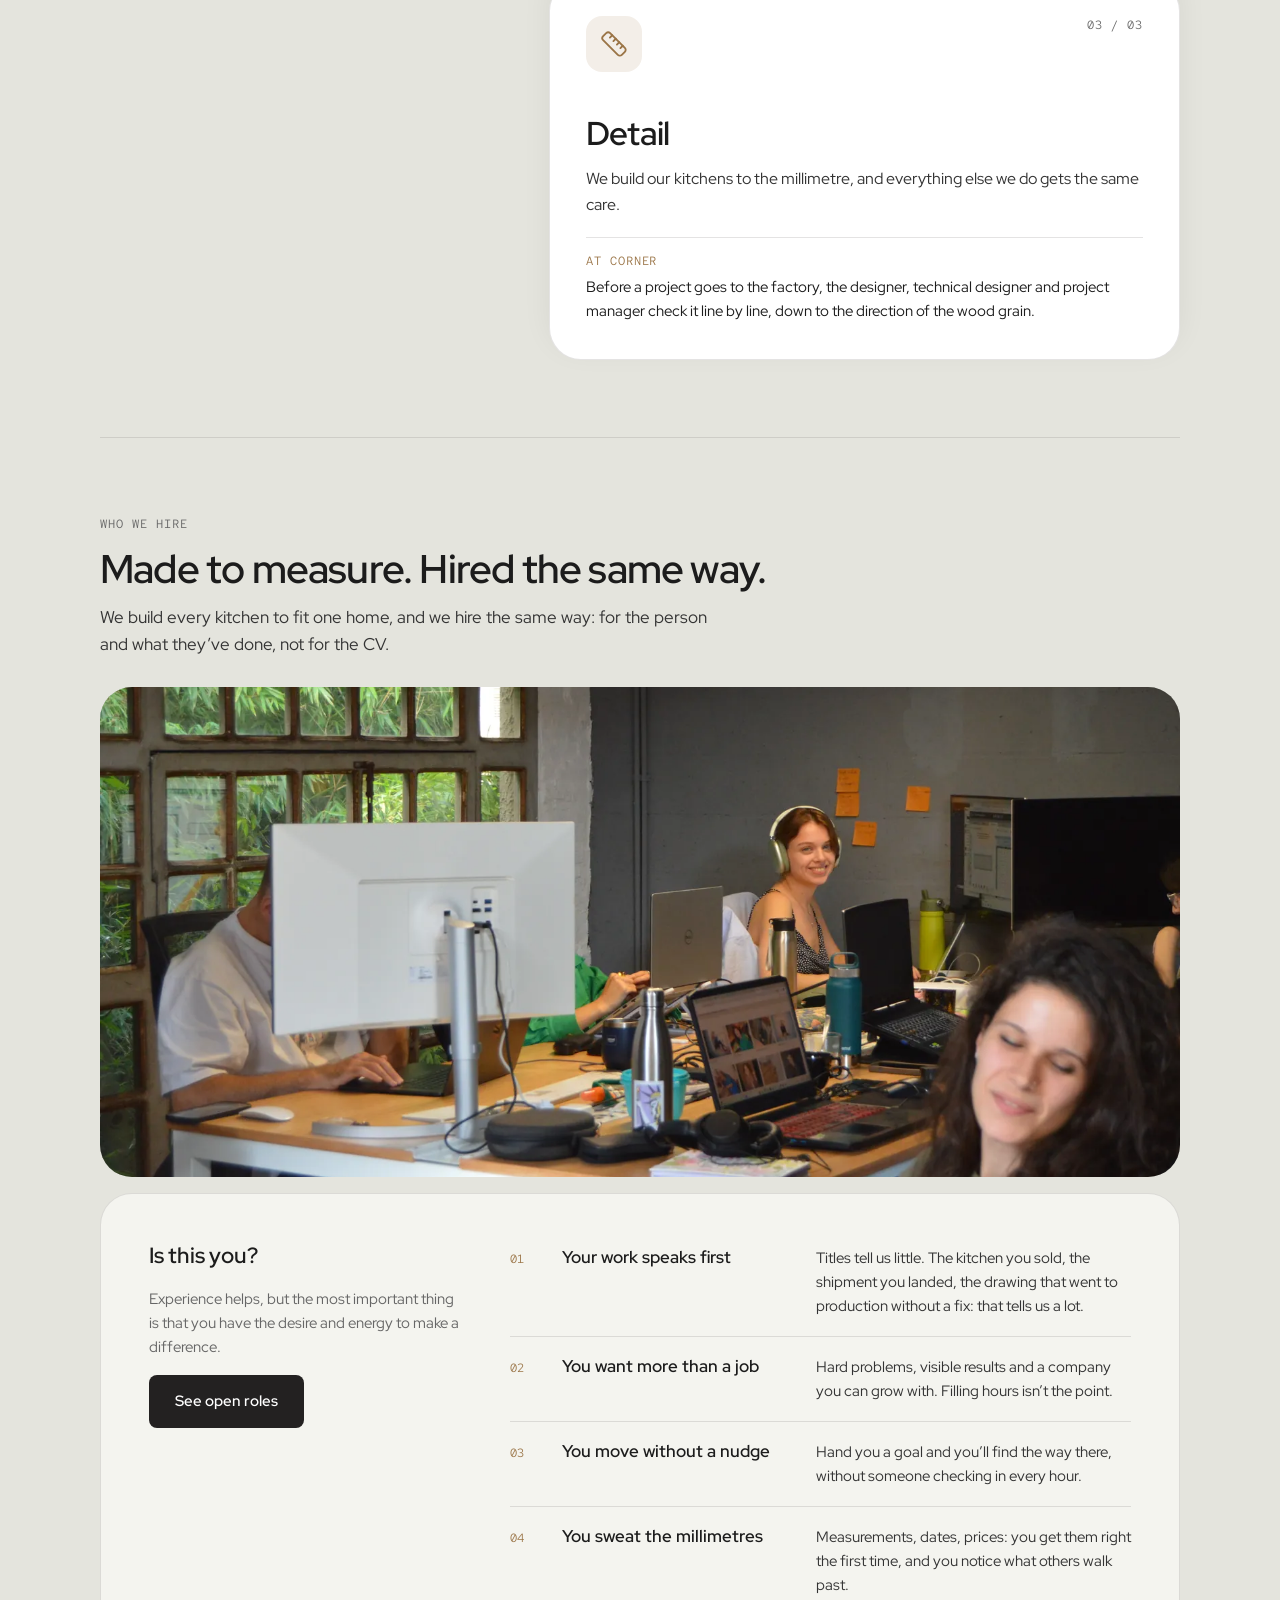
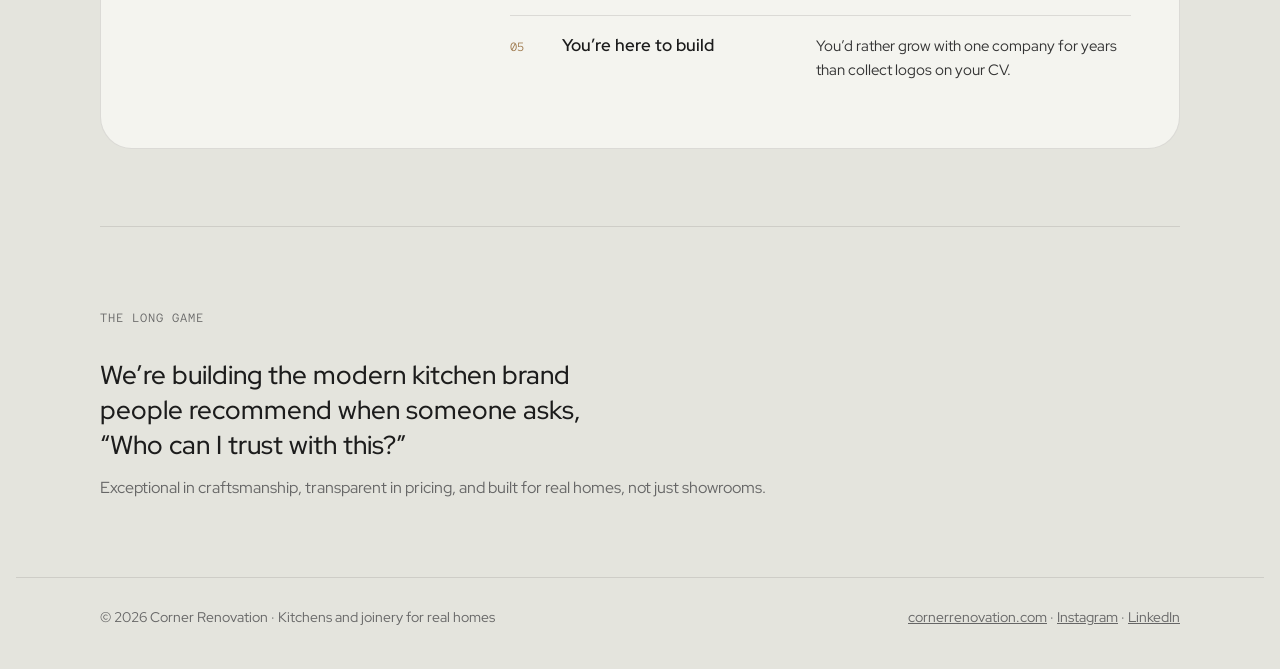
==== commit 010339bd: "Talent Acquisition Manager: role filled, page taken down (9 Nov 2026) Co-Authored-By: Claude Opus 5." ====
--- a/index.html
+++ b/index.html
@@ -13,7 +13,7 @@
 <link rel="preconnect" href="https://fonts.googleapis.com"><link rel="preconnect" href="https://fonts.gstatic.com" crossorigin><link rel="stylesheet" href="https://fonts.googleapis.com/css2?family=Red+Hat+Display:wght@400;500;600;700&family=Red+Hat+Mono:wght@400;500&display=swap">
 <link rel="stylesheet" href="assets/style.css?v=789bc2f1">
 </head>
-<body><div class="promo"><span class="long">We’re hiring: 4 roles.</span><span class="short">We’re hiring.</span> <a href="#roles">See open roles</a></div>
+<body><div class="promo"><span class="long">We’re hiring: 3 roles.</span><span class="short">We’re hiring.</span> <a href="#roles">See open roles</a></div>
 <header class="nav">
   <a class="brand" href=""><img src="img/corner-wordmark.png" alt="Corner" width="107" height="16"><span>Careers</span></a>
   <nav aria-label="Main" class="nav-links"><a href="#roles">Open roles</a><a href="#life">About Corner</a><a href="#values">Our values</a><a href="#you">Who we hire</a></nav>
@@ -30,13 +30,10 @@
 <main class="wrap">
 
   <section class="block" id="roles">
-    <div style="display:flex;flex-wrap:wrap;justify-content:space-between;align-items:baseline;gap:8px"><h2 class="big">Open roles</h2><span class="label">4 open · remote</span></div>
+    <div style="display:flex;flex-wrap:wrap;justify-content:space-between;align-items:baseline;gap:8px"><h2 class="big">Open roles</h2><span class="label">3 open · remote</span></div>
     <div class="jobs"><a class="job" href="jobs/project-manager/">
   <div><h3>Project Manager</h3><p class="muted" style="margin-top:4px">Take each made-to-order kitchen from our factory in Ukraine to a client’s home in the US, and keep the client informed every week.</p>
   <div class="meta"><span>Remote, Ukraine or Europe</span><span>Full-time</span><span>1–3 years</span></div></div>
-  <span class="go">View role →</span></a><a class="job" href="jobs/talent-acquisition-manager/">
-  <div><h3>Talent Acquisition Manager</h3><p class="muted" style="margin-top:4px">Find the technical designers, project managers and sales designers who make and deliver our kitchens, and build the team that hires them.</p>
-  <div class="meta"><span>Remote</span><span>Full-time</span><span>2+ years</span></div></div>
   <span class="go">View role →</span></a><a class="job" href="jobs/brand-content-marketing-manager/">
   <div><h3>Brand &amp; Content Marketing Manager</h3><p class="muted" style="margin-top:4px">Own what every photoshoot becomes: press, Instagram, website pages and the material our designers sell with.</p>
   <div class="meta"><span>Remote</span><span>Full-time</span><span>2+ years</span></div></div>
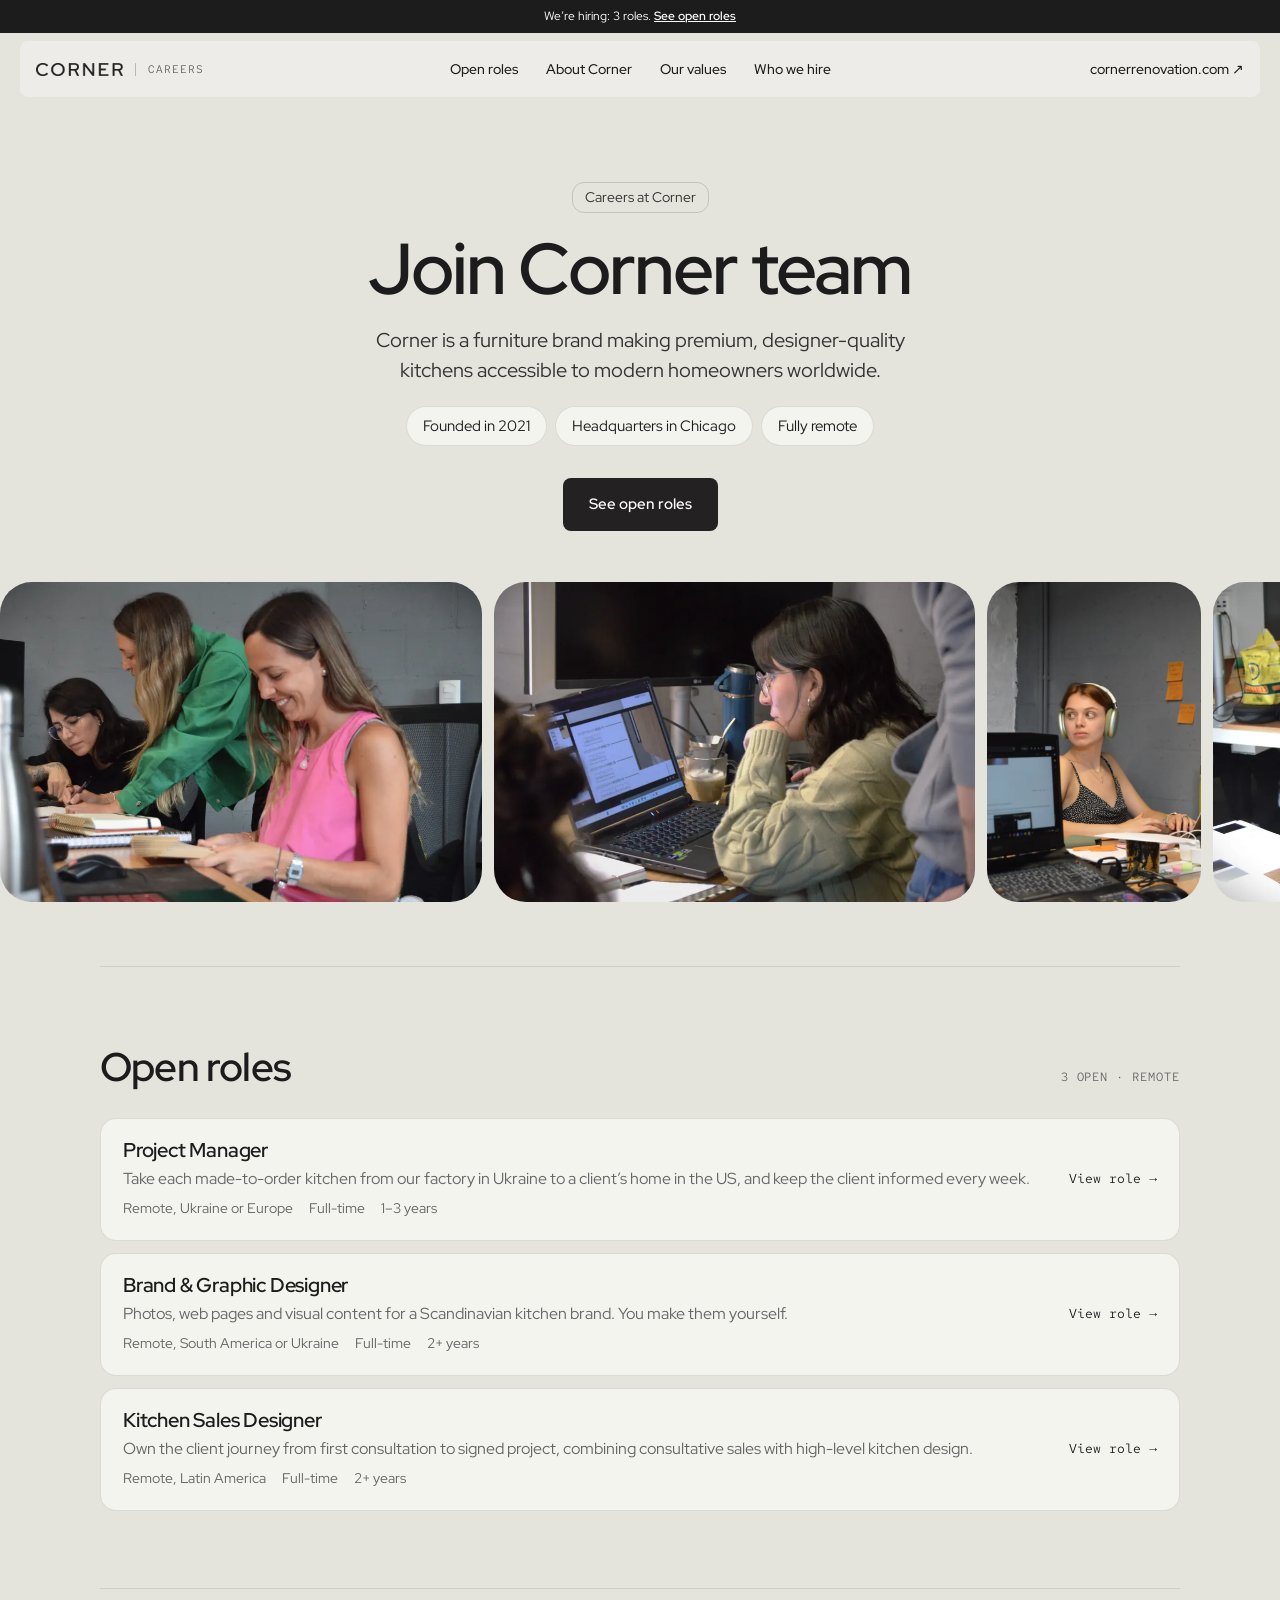
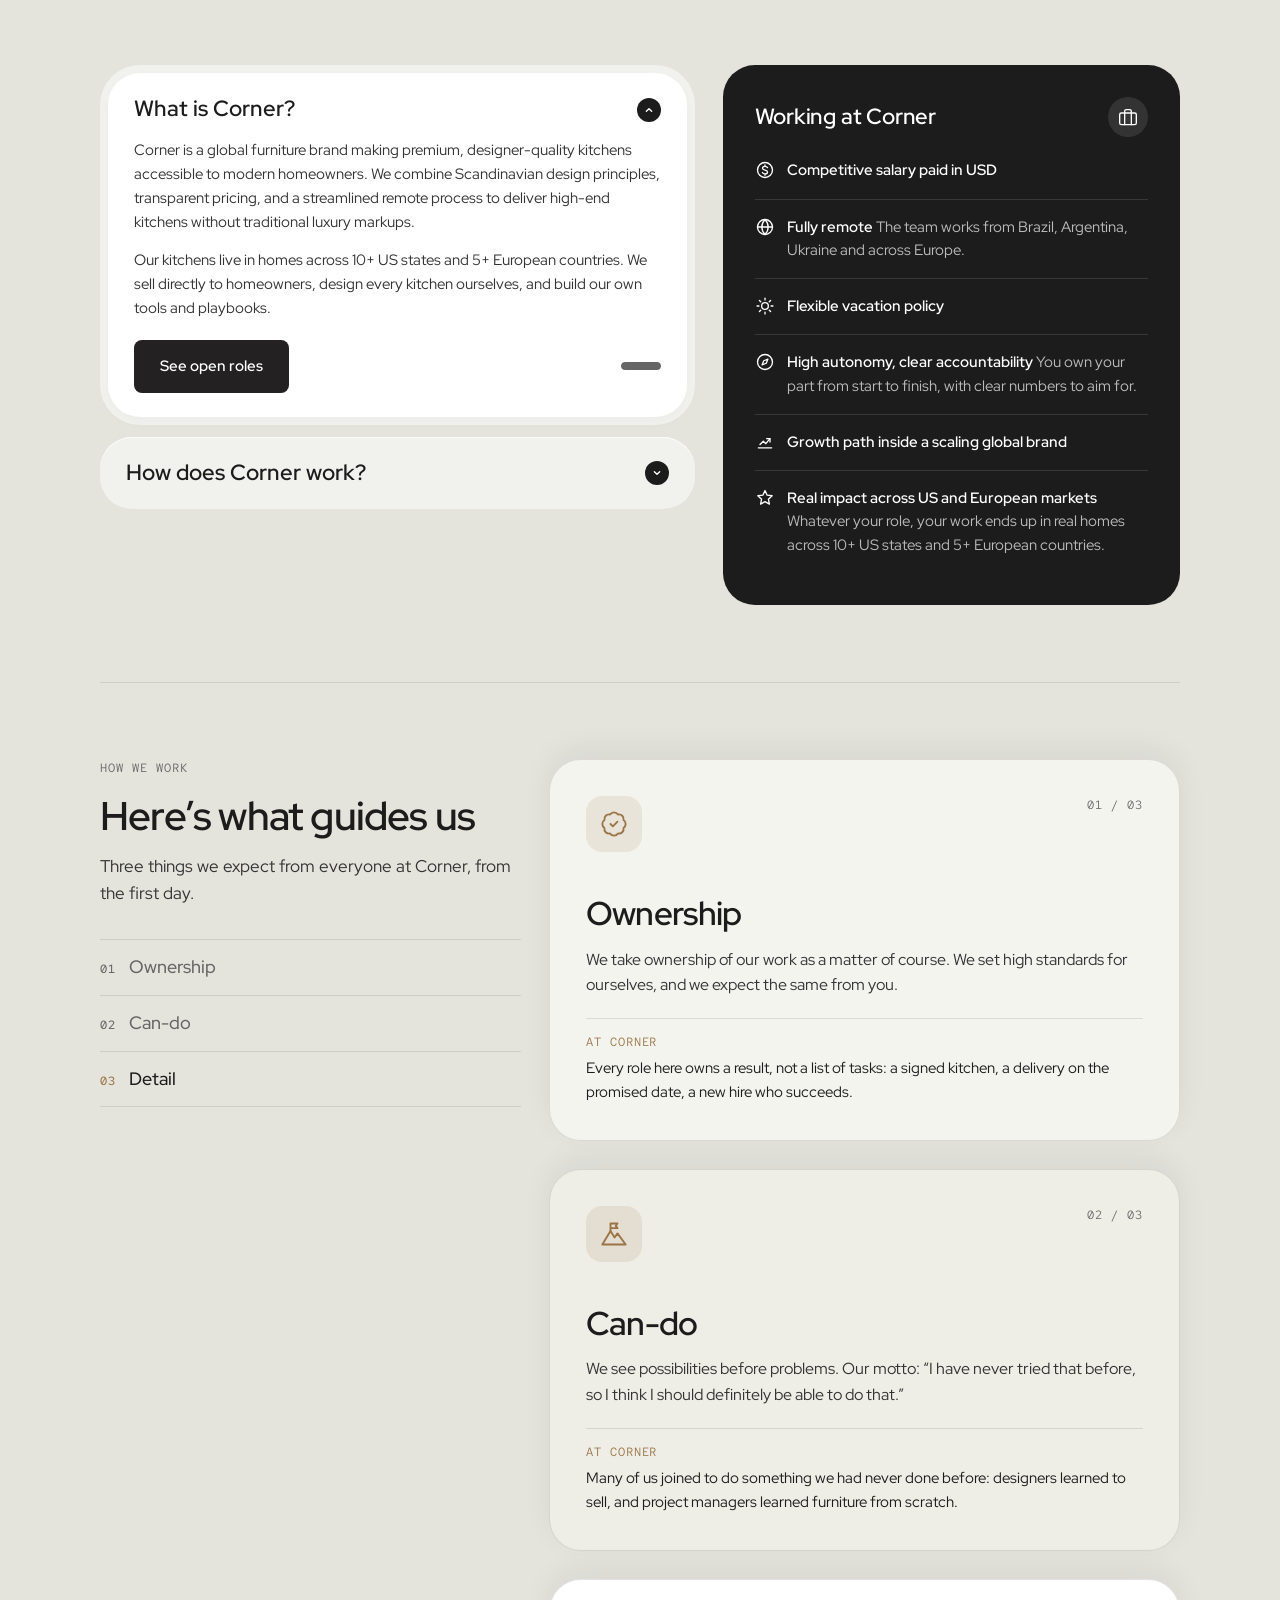
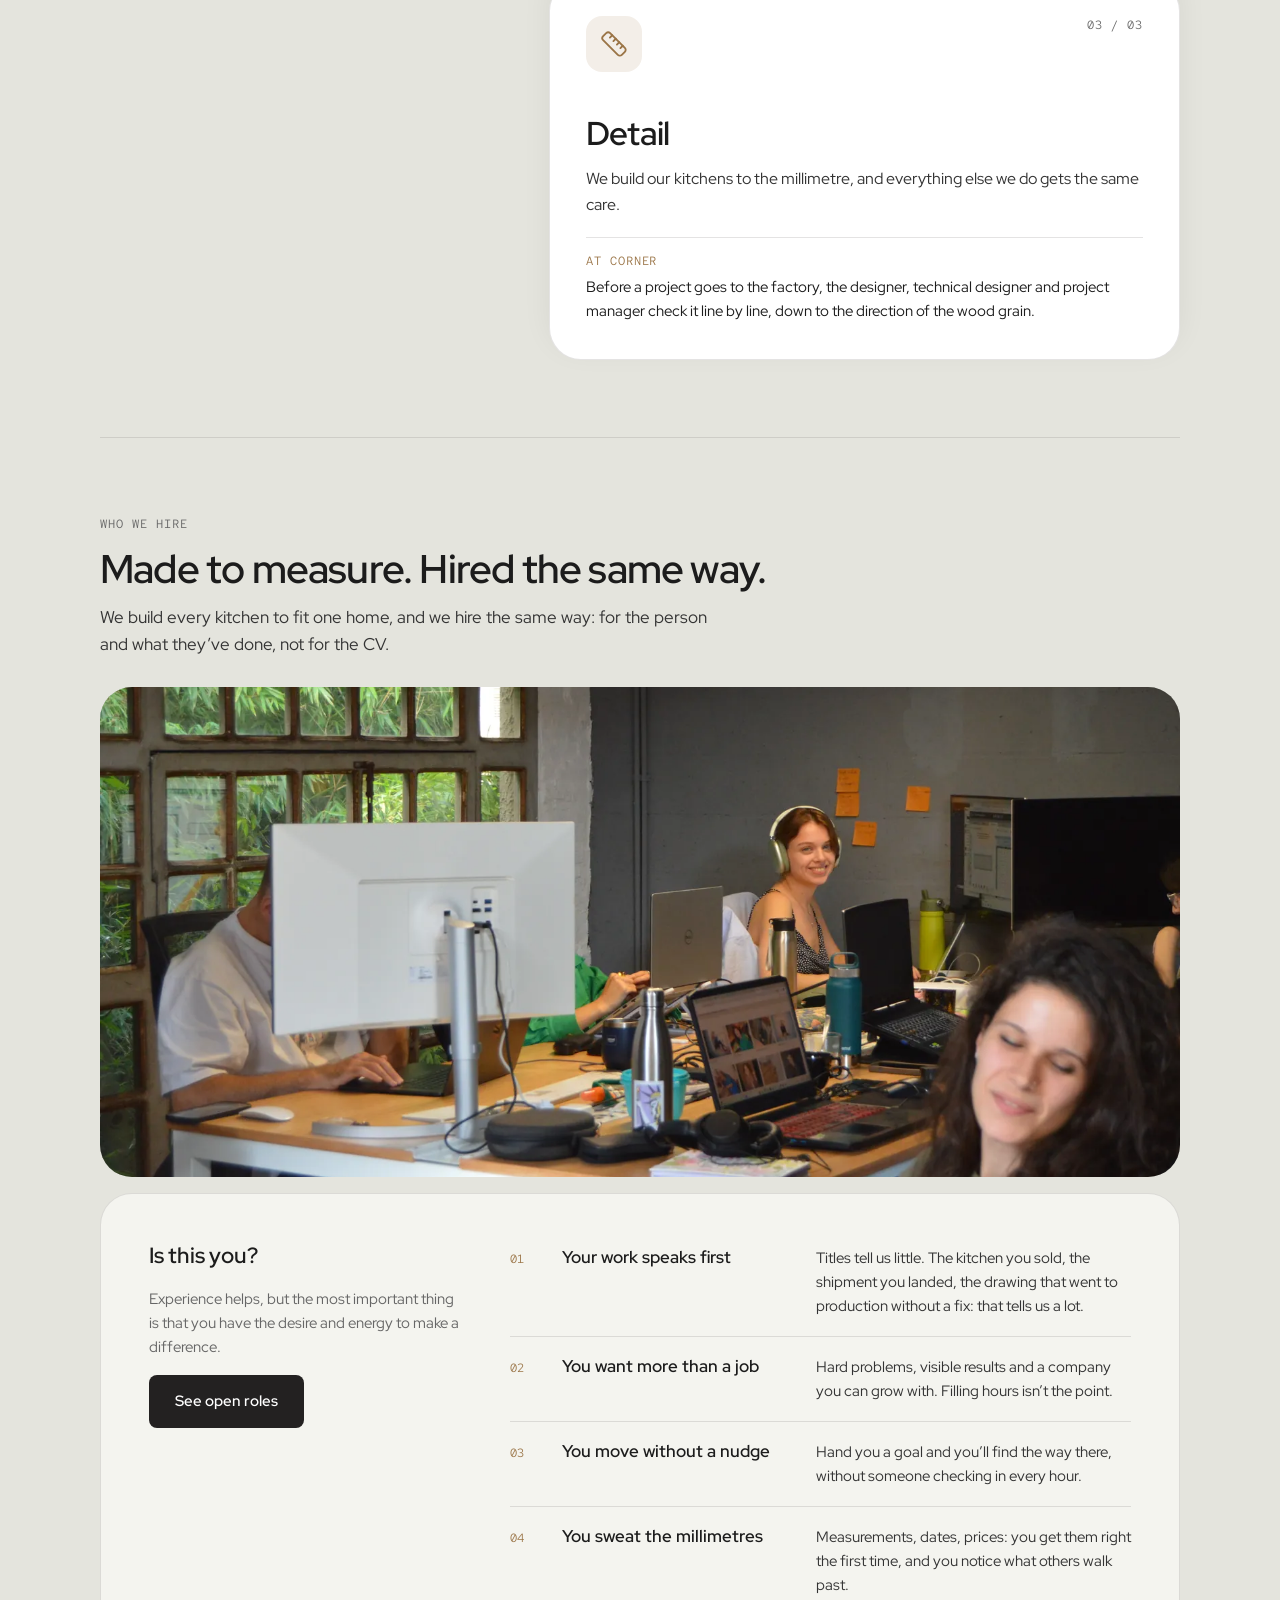
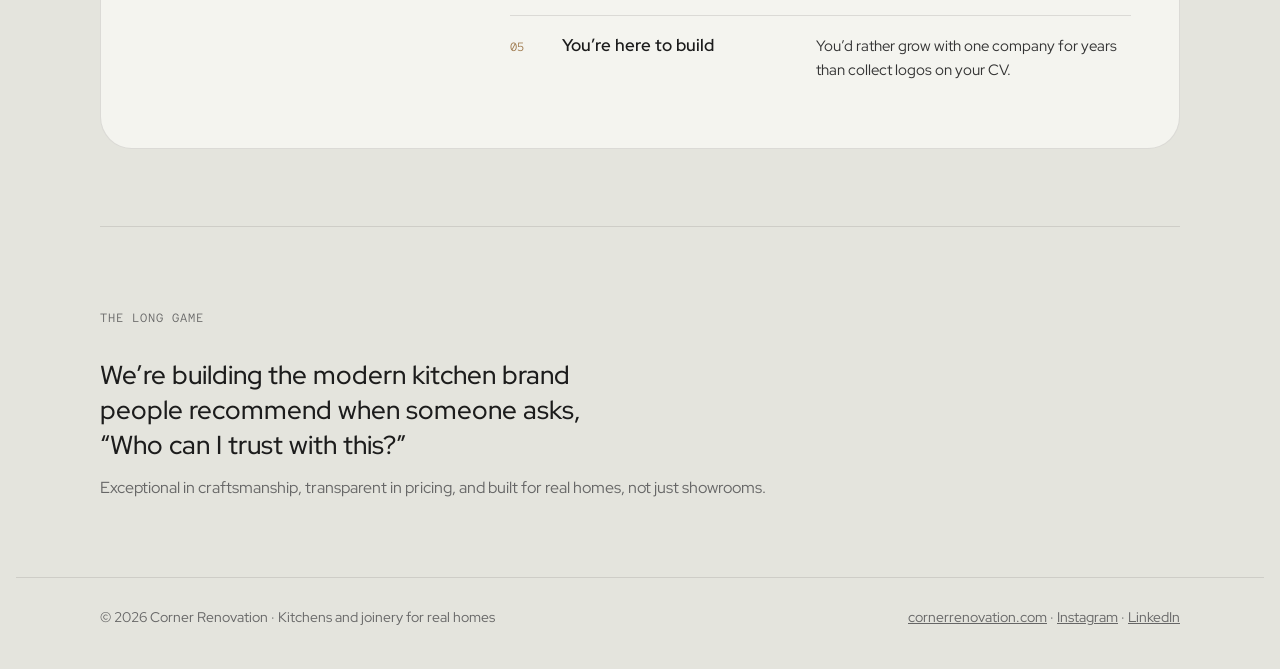
==== commit 66cbf536: "Brand & Graphic Designer live (South America and Ukraine); Brand & Content Marketing Manager closed;" ====
--- a/index.html
+++ b/index.html
@@ -34,9 +34,9 @@
     <div class="jobs"><a class="job" href="jobs/project-manager/">
   <div><h3>Project Manager</h3><p class="muted" style="margin-top:4px">Take each made-to-order kitchen from our factory in Ukraine to a client’s home in the US, and keep the client informed every week.</p>
   <div class="meta"><span>Remote, Ukraine or Europe</span><span>Full-time</span><span>1–3 years</span></div></div>
-  <span class="go">View role →</span></a><a class="job" href="jobs/brand-content-marketing-manager/">
-  <div><h3>Brand &amp; Content Marketing Manager</h3><p class="muted" style="margin-top:4px">Own what every photoshoot becomes: press, Instagram, website pages and the material our designers sell with.</p>
-  <div class="meta"><span>Remote</span><span>Full-time</span><span>2+ years</span></div></div>
+  <span class="go">View role →</span></a><a class="job" href="jobs/brand-graphic-designer/">
+  <div><h3>Brand &amp; Graphic Designer</h3><p class="muted" style="margin-top:4px">Photos, web pages and visual content for a Scandinavian kitchen brand. You make them yourself.</p>
+  <div class="meta"><span>Remote, South America or Ukraine</span><span>Full-time</span><span>2+ years</span></div></div>
   <span class="go">View role →</span></a><a class="job" href="jobs/kitchen-sales-designer/">
   <div><h3>Kitchen Sales Designer</h3><p class="muted" style="margin-top:4px">Own the client journey from first consultation to signed project, combining consultative sales with high-level kitchen design.</p>
   <div class="meta"><span>Remote, Latin America</span><span>Full-time</span><span>2+ years</span></div></div>
